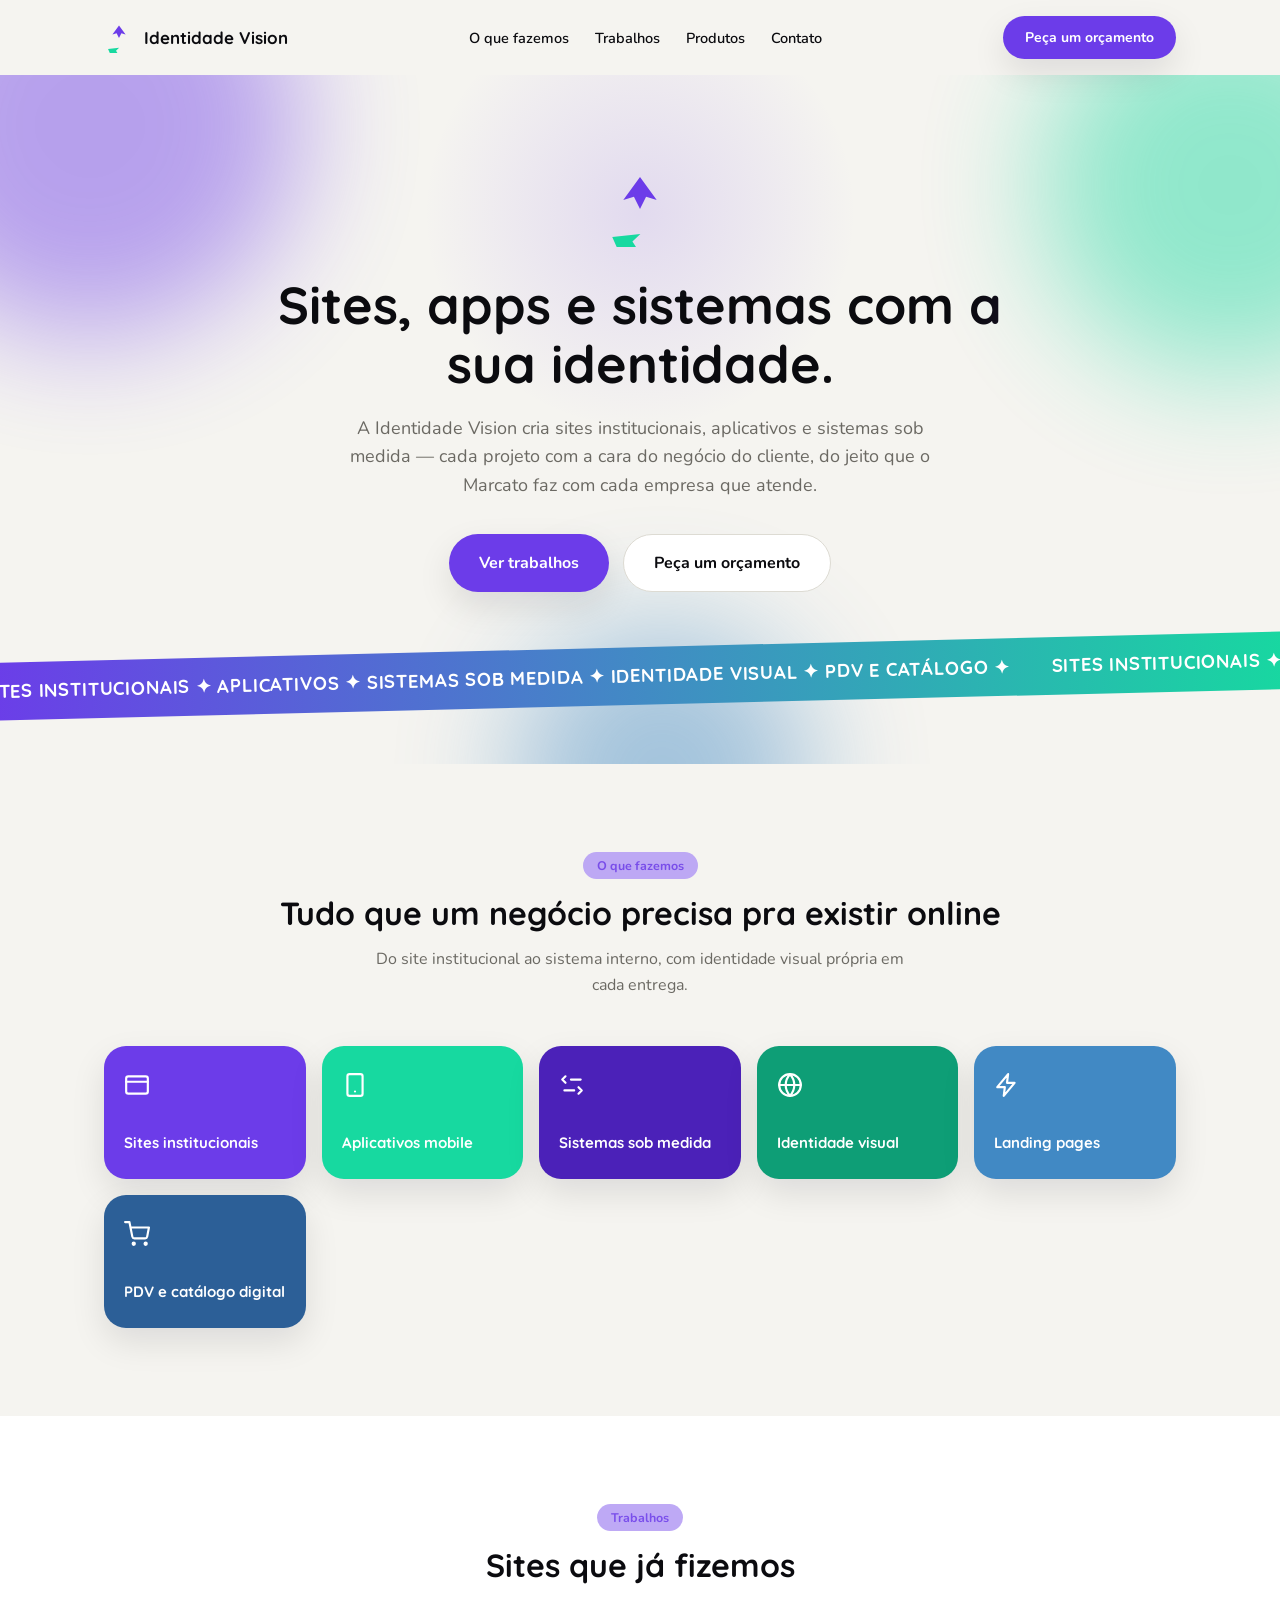
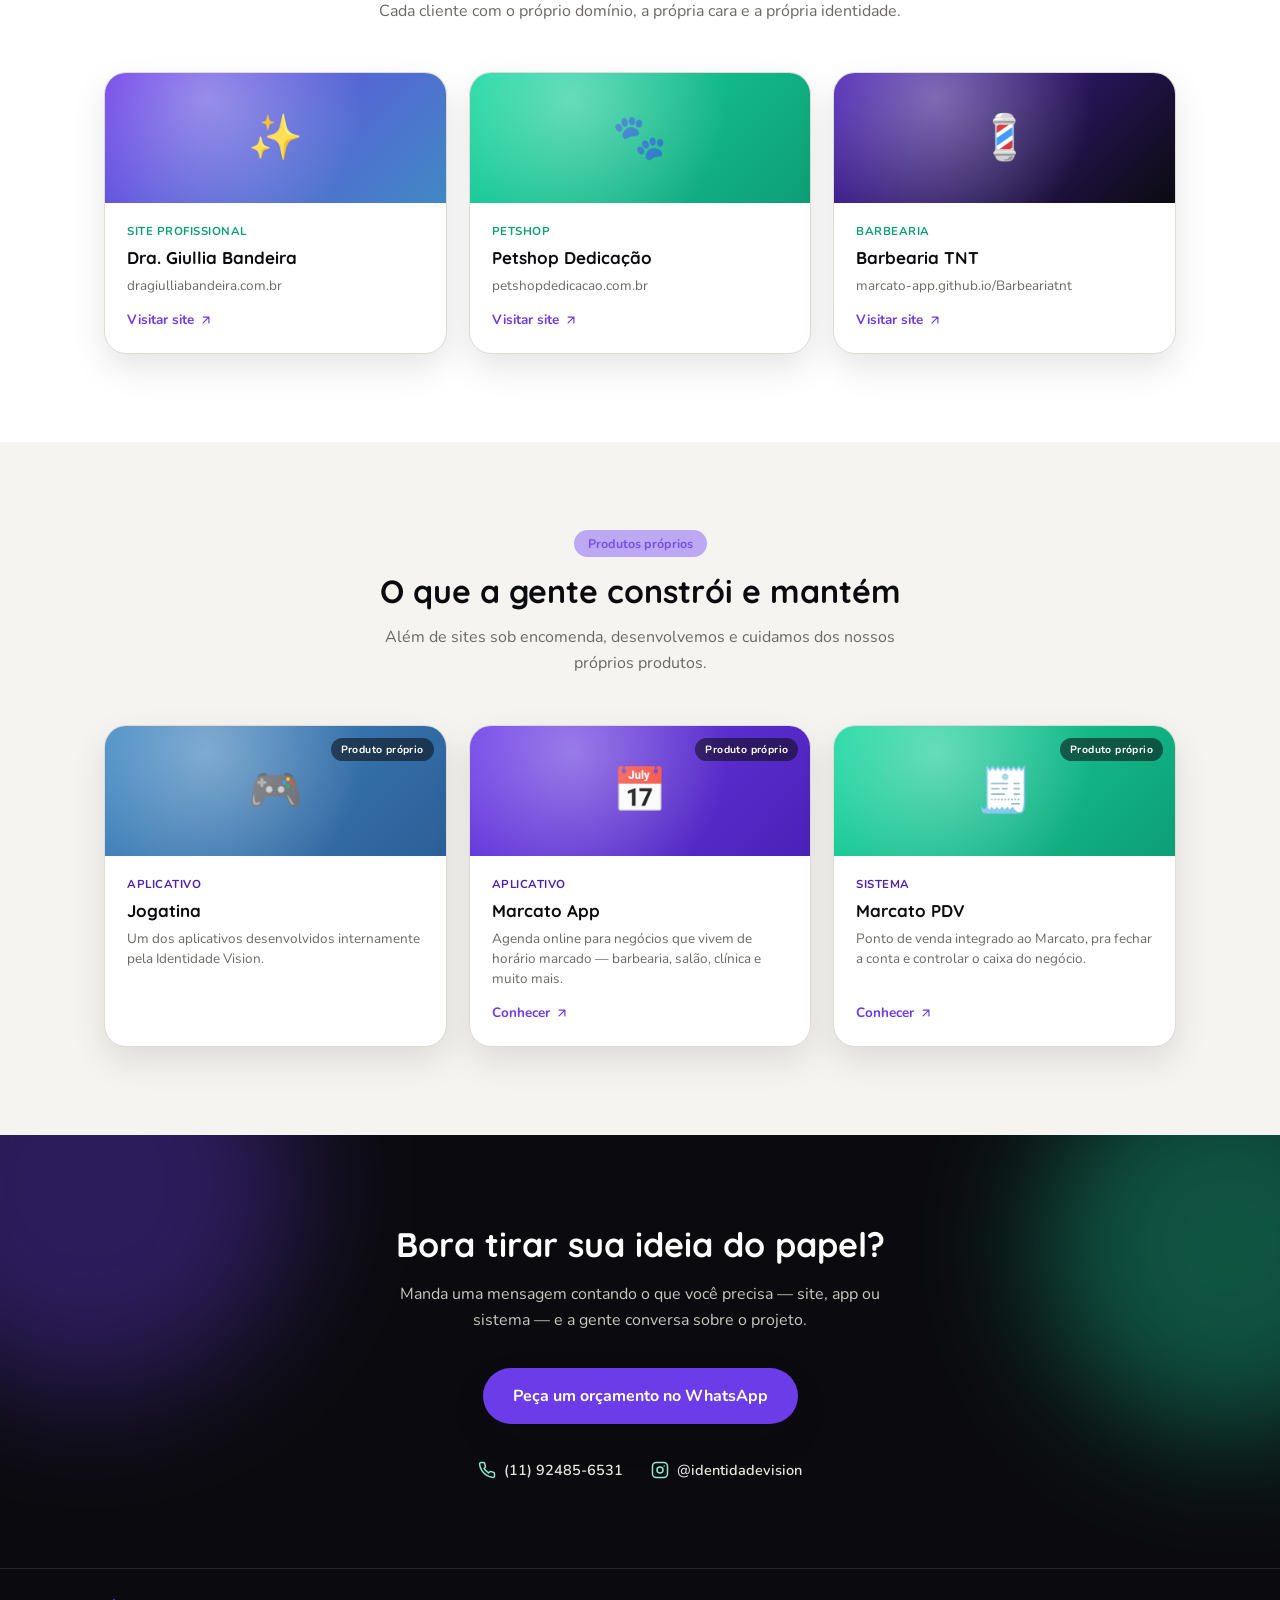
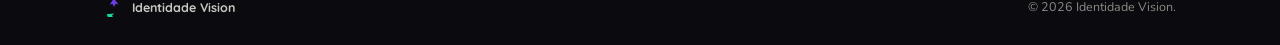
==== index.html @ 6466795b "Add files via upload" ====
<!DOCTYPE html>
<html lang="pt-BR">
<head>
<meta charset="UTF-8">
<meta name="viewport" content="width=device-width, initial-scale=1.0">
<title>Identidade Vision — sites, apps e sistemas sob medida</title>
<meta name="description" content="Estúdio Identidade Vision: sites institucionais, aplicativos e sistemas sob medida, com identidade visual própria. Veja os trabalhos e peça um orçamento.">
<link rel="preconnect" href="https://fonts.googleapis.com">
<link rel="preconnect" href="https://fonts.gstatic.com" crossorigin>
<link href="https://fonts.googleapis.com/css2?family=Quicksand:wght@500;600;700&family=Nunito:wght@400;600;700;800&display=swap" rel="stylesheet">
<style>
  :root{
    --violeta:#6C3CE9;
    --violeta-escuro:#4B21B8;
    --violeta-claro:#B7A0F5;
    --verde:#17D9A0;
    --verde-escuro:#0E9E76;
    --verde-claro:#8FEBCE;
    --teal:#4189C4;
    --teal-escuro:#2C5F97;
    --creme:#F5F4F0;
    --tinta:#0B0B0F;
    --borda:#DDDBD3;
    --cinza:#6B6963;
    --raio-lg:22px;
    --raio-md:14px;
    --sombra:0 14px 34px rgba(11,11,15,0.10);
  }
  *{box-sizing:border-box;}
  html{scroll-behavior:smooth;}
  body{
    margin:0;
    font-family:'Nunito', sans-serif;
    background:var(--creme);
    color:var(--tinta);
    -webkit-font-smoothing:antialiased;
    overflow-x:hidden;
  }
  h1,h2,h3{font-family:'Quicksand', sans-serif; font-weight:700; margin:0;}
  p{margin:0;}
  a{text-decoration:none;color:inherit;}
  img,svg{display:block;max-width:100%;}
  .wrap{max-width:1120px;margin:0 auto;padding:0 24px;}
  ::selection{background:var(--violeta);color:#fff;}

  /* ---------- reveal on scroll ---------- */
  .reveal{opacity:0; transform:translateY(28px); transition:opacity .7s cubic-bezier(.16,.8,.3,1), transform .7s cubic-bezier(.16,.8,.3,1);}
  .reveal.in-view{opacity:1; transform:translateY(0);}

  /* ---------- nav ---------- */
  .nav{position:sticky;top:0;z-index:100;padding:16px 0;transition:background .3s ease, box-shadow .3s ease, backdrop-filter .3s ease;}
  .nav.solido{background:rgba(245,244,240,0.88);backdrop-filter:blur(10px);box-shadow:0 2px 18px rgba(11,11,15,.06);}
  .nav-inner{max-width:1120px;margin:0 auto;padding:0 24px;display:flex;align-items:center;gap:20px;}
  .marca{display:flex;align-items:center;gap:10px;flex-shrink:0;}
  .marca span{font-family:'Quicksand',sans-serif;font-weight:700;font-size:17px;}
  .nav-links{display:flex;gap:26px;margin:0 auto;font-weight:600;font-size:14.5px;}
  .nav-links a{position:relative;padding:4px 0;}
  .nav-links a::after{content:"";position:absolute;left:0;bottom:-2px;width:0;height:2px;background:var(--violeta);transition:width .25s ease;}
  .nav-links a:hover::after{width:100%;}
  .nav-cta{flex-shrink:0;}

  /* ---------- iris logo ---------- */
  .iris{animation:spin-slow 40s linear infinite;}
  .iris path{transform-box:fill-box;transform-origin:center;animation:respira 2.4s ease-in-out infinite;}
  .iris path:nth-child(1){animation-delay:0s;}
  .iris path:nth-child(2){animation-delay:.2s;}
  .iris path:nth-child(3){animation-delay:.4s;}
  .iris path:nth-child(4){animation-delay:.6s;}
  .iris path:nth-child(5){animation-delay:.8s;}
  .iris path:nth-child(6){animation-delay:1s;}
  @keyframes spin-slow{from{transform:rotate(0deg);}to{transform:rotate(360deg);}}
  @keyframes respira{0%,100%{opacity:.55;transform:scale(.88);}50%{opacity:1;transform:scale(1);}}

  .btn-primario{
    display:inline-flex;align-items:center;gap:8px;
    background:var(--violeta);color:#fff;font-weight:700;font-size:14px;
    padding:12px 22px;border-radius:999px;box-shadow:var(--sombra);
    transition:transform .2s ease, background .2s ease, box-shadow .2s ease;
    white-space:nowrap;
  }
  .btn-primario:hover{background:var(--violeta-escuro);transform:translateY(-2px) scale(1.02);}
  .btn-primario.grande{padding:17px 30px;font-size:16px;}
  .btn-secundario{
    display:inline-flex;align-items:center;gap:8px;
    background:#fff;color:var(--tinta);font-weight:700;font-size:14px;
    padding:12px 22px;border-radius:999px;border:1.5px solid var(--borda);
    transition:border-color .2s ease, color .2s ease, transform .2s ease;
  }
  .btn-secundario:hover{border-color:var(--violeta);color:var(--violeta);transform:translateY(-2px);}
  .btn-secundario.grande{padding:17px 30px;font-size:16px;}

  /* ---------- hero ---------- */
  .hero{position:relative;padding:96px 0 60px;text-align:center;overflow:hidden;isolation:isolate;}
  .blob{position:absolute;border-radius:50%;filter:blur(60px);opacity:.45;z-index:-2;animation:flutuar 12s ease-in-out infinite;}
  .blob1{width:420px;height:420px;background:var(--violeta);top:-160px;left:-120px;}
  .blob2{width:380px;height:380px;background:var(--verde);top:-80px;right:-140px;animation-delay:-4s;}
  .blob3{width:300px;height:300px;background:var(--teal);bottom:-160px;left:40%;animation-delay:-8s;}
  @keyframes flutuar{0%,100%{transform:translate(0,0) scale(1);}50%{transform:translate(30px,-24px) scale(1.1);}}
  .holofote{position:absolute;inset:0;z-index:-1;pointer-events:none;
    background:radial-gradient(360px circle at var(--mx,50%) var(--my,20%), rgba(108,60,233,.14), transparent 60%);
  }
  .hero-iris{margin:0 auto 28px;width:76px;height:76px;}
  .hero h1{
    font-size:52px;line-height:1.14;max-width:820px;margin:0 auto 20px;
    background:linear-gradient(100deg,var(--tinta) 30%,var(--violeta) 55%,var(--verde) 75%,var(--tinta) 100%);
    background-size:300% auto;
    -webkit-background-clip:text;background-clip:text;color:transparent;
    animation:brilho 7s linear infinite;
  }
  @keyframes brilho{to{background-position:300% center;}}
  .hero p.sub{font-size:18px;line-height:1.6;color:var(--cinza);max-width:600px;margin:0 auto 34px;}
  .hero-cta{display:flex;gap:14px;justify-content:center;flex-wrap:wrap;}

  /* ---------- marquee ---------- */
  .faixa{
    background:linear-gradient(90deg,var(--violeta),var(--verde));
    padding:16px 0;overflow:hidden;white-space:nowrap;transform:rotate(-1.4deg) scale(1.03);margin:56px 0 0;
  }
  .faixa-track{display:inline-flex;gap:40px;animation:marquee 26s linear infinite;}
  .faixa span{color:#fff;font-family:'Quicksand',sans-serif;font-weight:700;font-size:18px;letter-spacing:.5px;display:inline-flex;align-items:center;gap:40px;}
  @keyframes marquee{from{transform:translateX(0);}to{transform:translateX(-50%);}}

  /* ---------- seções ---------- */
  .secao{padding:88px 0;}
  .secao-titulo{font-size:32px;text-align:center;margin-bottom:14px;}
  .secao-sub{font-size:16px;color:var(--cinza);text-align:center;max-width:560px;margin:0 auto 48px;line-height:1.6;}
  .tag{
    display:inline-block;font-size:12.5px;font-weight:700;color:var(--violeta);
    background:var(--violeta-claro);opacity:.9;padding:5px 14px;border-radius:999px;margin-bottom:14px;
  }
  .centro{text-align:center;}

  /* grade de capacidades (bento) */
  .grade{display:grid;grid-template-columns:repeat(auto-fit,minmax(190px,1fr));gap:16px;}
  .tile{
    border-radius:var(--raio-lg);padding:26px 20px;display:flex;flex-direction:column;gap:36px;
    min-height:130px;box-shadow:var(--sombra);color:#fff;
    transition:transform .25s cubic-bezier(.16,.8,.3,1), box-shadow .25s ease;
  }
  .tile:hover{transform:translateY(-6px) scale(1.02);box-shadow:0 20px 40px rgba(11,11,15,.16);}
  .tile svg{width:26px;height:26px;stroke:#fff;}
  .tile span{font-family:'Quicksand',sans-serif;font-weight:700;font-size:15px;line-height:1.25;}

  /* cards de trabalhos/produtos */
  .cartoes{display:grid;grid-template-columns:repeat(auto-fit,minmax(260px,1fr));gap:22px;}
  .cartao{
    background:#fff;border:1px solid var(--borda);border-radius:var(--raio-lg);overflow:hidden;
    box-shadow:var(--sombra);transition:transform .3s cubic-bezier(.16,.8,.3,1), box-shadow .3s ease;
    display:flex;flex-direction:column;
  }
  .cartao:hover{transform:translateY(-8px);box-shadow:0 24px 48px rgba(11,11,15,.14);}
  .cartao-capa{
    height:130px;display:flex;align-items:center;justify-content:center;font-size:44px;
    position:relative;overflow:hidden;
  }
  .cartao-capa::after{
    content:"";position:absolute;inset:0;
    background:radial-gradient(circle at 30% 20%, rgba(255,255,255,.35), transparent 60%);
  }
  .cartao-corpo{padding:20px 22px 24px;display:flex;flex-direction:column;gap:8px;flex:1;}
  .cartao-tag{font-size:11.5px;font-weight:700;text-transform:uppercase;letter-spacing:.5px;color:var(--verde-escuro);}
  .cartao-titulo{font-family:'Quicksand',sans-serif;font-weight:700;font-size:17px;}
  .cartao-desc{font-size:13.5px;color:var(--cinza);line-height:1.5;flex:1;}
  .cartao-link{font-size:13.5px;font-weight:700;color:var(--violeta);display:inline-flex;align-items:center;gap:5px;margin-top:6px;}
  .cartao-link svg{width:14px;height:14px;stroke:var(--violeta);transition:transform .2s ease;}
  .cartao:hover .cartao-link svg{transform:translate(3px,-3px);}
  .cartao.produto .cartao-tag{color:var(--violeta-escuro);}
  .selo-proprio{
    position:absolute;top:12px;right:12px;background:rgba(11,11,15,.55);color:#fff;
    font-size:10.5px;font-weight:700;padding:4px 10px;border-radius:999px;letter-spacing:.4px;
  }

  /* faixa escura contato */
  .contato{
    position:relative;background:var(--tinta);color:#fff;text-align:center;overflow:hidden;isolation:isolate;
  }
  .contato .blob{opacity:.35;}
  .contato h2{color:#fff;font-size:34px;margin-bottom:16px;}
  .contato p{color:#C9C7C1;font-size:16px;max-width:520px;margin:0 auto 34px;line-height:1.6;}
  .contato-cta{display:flex;gap:14px;justify-content:center;flex-wrap:wrap;margin-bottom:36px;}
  .contato-info{display:flex;gap:28px;justify-content:center;flex-wrap:wrap;font-size:14.5px;font-weight:600;color:#E7E6E2;}
  .contato-info a{display:inline-flex;align-items:center;gap:8px;transition:color .2s ease;}
  .contato-info a:hover{color:var(--verde-claro);}
  .contato-info svg{width:18px;height:18px;stroke:var(--verde-claro);}

  /* rodapé */
  footer{background:var(--tinta);color:#8b8a86;padding:28px 0;border-top:1px solid #24242b;}
  .rodape-inner{display:flex;justify-content:space-between;align-items:center;flex-wrap:wrap;gap:14px;font-size:12.5px;}
  .rodape-marca{display:flex;align-items:center;gap:8px;color:#C9C7C1;font-weight:700;font-family:'Quicksand',sans-serif;}

  /* botão flutuante de orçamento */
  .flutuante{
    position:fixed;right:22px;bottom:22px;z-index:200;
    display:inline-flex;align-items:center;gap:9px;
    background:var(--verde-escuro);color:#fff;font-weight:700;font-size:14px;
    padding:14px 20px;border-radius:999px;box-shadow:0 12px 30px rgba(14,158,118,.35);
    animation:pulso 2.6s ease-in-out infinite;
    opacity:0;transform:translateY(16px);pointer-events:none;
    transition:opacity .35s ease, transform .35s ease;
  }
  .flutuante.mostrar{opacity:1;transform:translateY(0);pointer-events:auto;}
  .flutuante svg{width:19px;height:19px;stroke:#fff;}
  @keyframes pulso{0%,100%{box-shadow:0 0 0 0 rgba(23,217,160,.45);}50%{box-shadow:0 0 0 12px rgba(23,217,160,0);}}

  @media (max-width:820px){
    .nav-links{display:none;}
    .hero h1{font-size:36px;}
    .hero p.sub{font-size:16px;}
    .faixa{transform:rotate(-2deg) scale(1.08);}
  }
</style>
</head>
<body>

<nav class="nav" id="nav">
  <div class="nav-inner">
    <a href="#topo" class="marca">
      <svg class="iris" width="30" height="30" viewBox="0 0 100 100">
        <path d="M50,8 L72,38 L58,34 L50,50 L42,34 L28,38 Z" fill="var(--violeta)" transform="rotate(0 50 50)"/>
        <path d="M50,8 L72,38 L58,34 L50,50 L42,34 L28,38 Z" fill="var(--verde)" transform="rotate(60 50 50)"/>
        <path d="M50,8 L72,38 L58,34 L50,50 L42,34 L28,38 Z" fill="var(--violeta)" transform="rotate(120 50 50)"/>
        <path d="M50,8 L72,38 L58,34 L50,50 L42,34 L28,38 Z" fill="var(--verde)" transform="rotate(180 50 50)"/>
        <path d="M50,8 L72,38 L58,34 L50,50 L42,34 L28,38 Z" fill="var(--violeta)" transform="rotate(240 50 50)"/>
        <path d="M50,8 L72,38 L58,34 L50,50 L42,34 L28,38 Z" fill="var(--verde)" transform="rotate(300 50 50)"/>
      </svg>
      <span>Identidade Vision</span>
    </a>
    <div class="nav-links">
      <a href="#capacidades">O que fazemos</a>
      <a href="#trabalhos">Trabalhos</a>
      <a href="#produtos">Produtos</a>
      <a href="#contato">Contato</a>
    </div>
    <div class="nav-cta">
      <a href="https://wa.me/5511924856531?text=Ol%C3%A1!%20Vim%20pelo%20site%20e%20quero%20um%20or%C3%A7amento." target="_blank" rel="noopener noreferrer" class="btn-primario">Peça um orçamento</a>
    </div>
  </div>
</nav>

<header class="hero" id="topo">
  <div class="blob blob1"></div>
  <div class="blob blob2"></div>
  <div class="blob blob3"></div>
  <div class="holofote" id="holofote"></div>
  <div class="wrap">
    <svg class="hero-iris iris" viewBox="0 0 100 100">
      <path d="M50,8 L72,38 L58,34 L50,50 L42,34 L28,38 Z" fill="var(--violeta)" transform="rotate(0 50 50)"/>
      <path d="M50,8 L72,38 L58,34 L50,50 L42,34 L28,38 Z" fill="var(--verde)" transform="rotate(60 50 50)"/>
      <path d="M50,8 L72,38 L58,34 L50,50 L42,34 L28,38 Z" fill="var(--violeta)" transform="rotate(120 50 50)"/>
      <path d="M50,8 L72,38 L58,34 L50,50 L42,34 L28,38 Z" fill="var(--verde)" transform="rotate(180 50 50)"/>
      <path d="M50,8 L72,38 L58,34 L50,50 L42,34 L28,38 Z" fill="var(--violeta)" transform="rotate(240 50 50)"/>
      <path d="M50,8 L72,38 L58,34 L50,50 L42,34 L28,38 Z" fill="var(--verde)" transform="rotate(300 50 50)"/>
    </svg>
    <h1>Sites, apps e sistemas com a sua identidade.</h1>
    <p class="sub">A Identidade Vision cria sites institucionais, aplicativos e sistemas sob medida — cada projeto com a cara do negócio do cliente, do jeito que o Marcato faz com cada empresa que atende.</p>
    <div class="hero-cta">
      <a href="#trabalhos" class="btn-primario grande">Ver trabalhos</a>
      <a href="https://wa.me/5511924856531?text=Ol%C3%A1!%20Vim%20pelo%20site%20e%20quero%20um%20or%C3%A7amento." target="_blank" rel="noopener noreferrer" class="btn-secundario grande">Peça um orçamento</a>
    </div>
  </div>

  <div class="faixa">
    <div class="faixa-track">
      <span>SITES INSTITUCIONAIS ✦ APLICATIVOS ✦ SISTEMAS SOB MEDIDA ✦ IDENTIDADE VISUAL ✦ PDV E CATÁLOGO ✦</span>
      <span>SITES INSTITUCIONAIS ✦ APLICATIVOS ✦ SISTEMAS SOB MEDIDA ✦ IDENTIDADE VISUAL ✦ PDV E CATÁLOGO ✦</span>
    </div>
  </div>
</header>

<section id="capacidades" class="secao">
  <div class="wrap centro">
    <span class="tag">O que fazemos</span>
    <h2 class="secao-titulo">Tudo que um negócio precisa pra existir online</h2>
    <p class="secao-sub">Do site institucional ao sistema interno, com identidade visual própria em cada entrega.</p>
  </div>
  <div class="wrap grade">
    <div class="tile reveal" style="background:var(--violeta)">
      <svg viewBox="0 0 24 24" fill="none" stroke-width="2" stroke-linecap="round" stroke-linejoin="round"><rect x="2" y="4" width="20" height="16" rx="2"/><path d="M2 9h20"/></svg>
      <span>Sites institucionais</span>
    </div>
    <div class="tile reveal" style="background:var(--verde)">
      <svg viewBox="0 0 24 24" fill="none" stroke-width="2" stroke-linecap="round" stroke-linejoin="round"><rect x="5" y="2" width="14" height="20" rx="2"/><path d="M12 18h.01"/></svg>
      <span>Aplicativos mobile</span>
    </div>
    <div class="tile reveal" style="background:var(--violeta-escuro)">
      <svg viewBox="0 0 24 24" fill="none" stroke-width="2" stroke-linecap="round" stroke-linejoin="round"><path d="M20 7h-9M14 17H5M6 4l-3 3 3 3M18 14l3 3-3 3"/></svg>
      <span>Sistemas sob medida</span>
    </div>
    <div class="tile reveal" style="background:var(--verde-escuro)">
      <svg viewBox="0 0 24 24" fill="none" stroke-width="2" stroke-linecap="round" stroke-linejoin="round"><circle cx="12" cy="12" r="10"/><path d="M12 2a15.3 15.3 0 0 0-4 10 15.3 15.3 0 0 0 4 10 15.3 15.3 0 0 0 4-10 15.3 15.3 0 0 0-4-10zM2 12h20"/></svg>
      <span>Identidade visual</span>
    </div>
    <div class="tile reveal" style="background:var(--teal)">
      <svg viewBox="0 0 24 24" fill="none" stroke-width="2" stroke-linecap="round" stroke-linejoin="round"><path d="M13 2 3 14h7l-1 8 10-12h-7l1-8z"/></svg>
      <span>Landing pages</span>
    </div>
    <div class="tile reveal" style="background:var(--teal-escuro)">
      <svg viewBox="0 0 24 24" fill="none" stroke-width="2" stroke-linecap="round" stroke-linejoin="round"><circle cx="9" cy="21" r="1"/><circle cx="20" cy="21" r="1"/><path d="M1 1h4l2.68 13.39a2 2 0 0 0 2 1.61h9.72a2 2 0 0 0 2-1.61L23 6H6"/></svg>
      <span>PDV e catálogo digital</span>
    </div>
  </div>
</section>

<section id="trabalhos" class="secao" style="background:#fff;">
  <div class="wrap centro">
    <span class="tag">Trabalhos</span>
    <h2 class="secao-titulo">Sites que já fizemos</h2>
    <p class="secao-sub">Cada cliente com o próprio domínio, a própria cara e a própria identidade.</p>
  </div>
  <div class="wrap cartoes">
    <a class="cartao reveal" href="https://www.dragiulliabandeira.com.br" target="_blank" rel="noopener noreferrer">
      <div class="cartao-capa" style="background:linear-gradient(135deg,var(--violeta),var(--teal))">✨</div>
      <div class="cartao-corpo">
        <span class="cartao-tag">Site profissional</span>
        <h3 class="cartao-titulo">Dra. Giullia Bandeira</h3>
        <p class="cartao-desc">dragiulliabandeira.com.br</p>
        <span class="cartao-link">Visitar site
          <svg viewBox="0 0 24 24" fill="none" stroke-width="2" stroke-linecap="round" stroke-linejoin="round"><path d="M7 17 17 7M7 7h10v10"/></svg>
        </span>
      </div>
    </a>
    <a class="cartao reveal" href="https://www.petshopdedicacao.com.br" target="_blank" rel="noopener noreferrer">
      <div class="cartao-capa" style="background:linear-gradient(135deg,var(--verde),var(--verde-escuro))">🐾</div>
      <div class="cartao-corpo">
        <span class="cartao-tag">Petshop</span>
        <h3 class="cartao-titulo">Petshop Dedicação</h3>
        <p class="cartao-desc">petshopdedicacao.com.br</p>
        <span class="cartao-link">Visitar site
          <svg viewBox="0 0 24 24" fill="none" stroke-width="2" stroke-linecap="round" stroke-linejoin="round"><path d="M7 17 17 7M7 7h10v10"/></svg>
        </span>
      </div>
    </a>
    <a class="cartao reveal" href="https://marcato-app.github.io/Barbeariatnt/barbearia-tnt.html" target="_blank" rel="noopener noreferrer">
      <div class="cartao-capa" style="background:linear-gradient(135deg,var(--violeta-escuro),var(--tinta))">💈</div>
      <div class="cartao-corpo">
        <span class="cartao-tag">Barbearia</span>
        <h3 class="cartao-titulo">Barbearia TNT</h3>
        <p class="cartao-desc">marcato-app.github.io/Barbeariatnt</p>
        <span class="cartao-link">Visitar site
          <svg viewBox="0 0 24 24" fill="none" stroke-width="2" stroke-linecap="round" stroke-linejoin="round"><path d="M7 17 17 7M7 7h10v10"/></svg>
        </span>
      </div>
    </a>
  </div>
</section>

<section id="produtos" class="secao">
  <div class="wrap centro">
    <span class="tag">Produtos próprios</span>
    <h2 class="secao-titulo">O que a gente constrói e mantém</h2>
    <p class="secao-sub">Além de sites sob encomenda, desenvolvemos e cuidamos dos nossos próprios produtos.</p>
  </div>
  <div class="wrap cartoes">
    <div class="cartao produto reveal" style="position:relative;">
      <div class="cartao-capa" style="background:linear-gradient(135deg,var(--teal),var(--teal-escuro))">🎮</div>
      <span class="selo-proprio">Produto próprio</span>
      <div class="cartao-corpo">
        <span class="cartao-tag">Aplicativo</span>
        <h3 class="cartao-titulo">Jogatina</h3>
        <p class="cartao-desc">Um dos aplicativos desenvolvidos internamente pela Identidade Vision.</p>
      </div>
    </div>
    <a class="cartao produto reveal" href="/" style="position:relative;">
      <div class="cartao-capa" style="background:linear-gradient(135deg,var(--violeta),var(--violeta-escuro))">📅</div>
      <span class="selo-proprio">Produto próprio</span>
      <div class="cartao-corpo">
        <span class="cartao-tag">Aplicativo</span>
        <h3 class="cartao-titulo">Marcato App</h3>
        <p class="cartao-desc">Agenda online para negócios que vivem de horário marcado — barbearia, salão, clínica e muito mais.</p>
        <span class="cartao-link">Conhecer
          <svg viewBox="0 0 24 24" fill="none" stroke-width="2" stroke-linecap="round" stroke-linejoin="round"><path d="M7 17 17 7M7 7h10v10"/></svg>
        </span>
      </div>
    </a>
    <a class="cartao produto reveal" href="/" style="position:relative;">
      <div class="cartao-capa" style="background:linear-gradient(135deg,var(--verde),var(--verde-escuro))">🧾</div>
      <span class="selo-proprio">Produto próprio</span>
      <div class="cartao-corpo">
        <span class="cartao-tag">Sistema</span>
        <h3 class="cartao-titulo">Marcato PDV</h3>
        <p class="cartao-desc">Ponto de venda integrado ao Marcato, pra fechar a conta e controlar o caixa do negócio.</p>
        <span class="cartao-link">Conhecer
          <svg viewBox="0 0 24 24" fill="none" stroke-width="2" stroke-linecap="round" stroke-linejoin="round"><path d="M7 17 17 7M7 7h10v10"/></svg>
        </span>
      </div>
    </a>
  </div>
</section>

<section id="contato" class="secao contato">
  <div class="blob blob1"></div>
  <div class="blob blob2"></div>
  <div class="wrap">
    <h2 class="reveal">Bora tirar sua ideia do papel?</h2>
    <p class="reveal">Manda uma mensagem contando o que você precisa — site, app ou sistema — e a gente conversa sobre o projeto.</p>
    <div class="contato-cta reveal">
      <a href="https://wa.me/5511924856531?text=Ol%C3%A1!%20Vim%20pelo%20site%20e%20quero%20um%20or%C3%A7amento." target="_blank" rel="noopener noreferrer" class="btn-primario grande">Peça um orçamento no WhatsApp</a>
    </div>
    <div class="contato-info reveal">
      <a href="tel:+5511924856531">
        <svg viewBox="0 0 24 24" fill="none" stroke-width="2" stroke-linecap="round" stroke-linejoin="round"><path d="M22 16.92v3a2 2 0 0 1-2.18 2 19.79 19.79 0 0 1-8.63-3.07 19.5 19.5 0 0 1-6-6 19.79 19.79 0 0 1-3.07-8.67A2 2 0 0 1 4.11 2h3a2 2 0 0 1 2 1.72c.13.96.36 1.9.68 2.81a2 2 0 0 1-.45 2.11L8.09 9.91a16 16 0 0 0 6 6l1.27-1.27a2 2 0 0 1 2.11-.45c.91.32 1.85.55 2.81.68A2 2 0 0 1 22 16.92z"/></svg>
        (11) 92485-6531
      </a>
      <a href="https://www.instagram.com/identidadevision" target="_blank" rel="noopener noreferrer">
        <svg viewBox="0 0 24 24" fill="none" stroke-width="2" stroke-linecap="round" stroke-linejoin="round"><rect x="2" y="2" width="20" height="20" rx="5"/><circle cx="12" cy="12" r="4"/><path d="M17.5 6.5h.01"/></svg>
        @identidadevision
      </a>
    </div>
  </div>
</section>

<footer>
  <div class="wrap rodape-inner">
    <div class="rodape-marca">
      <svg class="iris" width="20" height="20" viewBox="0 0 100 100">
        <path d="M50,8 L72,38 L58,34 L50,50 L42,34 L28,38 Z" fill="var(--violeta)" transform="rotate(0 50 50)"/>
        <path d="M50,8 L72,38 L58,34 L50,50 L42,34 L28,38 Z" fill="var(--verde)" transform="rotate(60 50 50)"/>
        <path d="M50,8 L72,38 L58,34 L50,50 L42,34 L28,38 Z" fill="var(--violeta)" transform="rotate(120 50 50)"/>
        <path d="M50,8 L72,38 L58,34 L50,50 L42,34 L28,38 Z" fill="var(--verde)" transform="rotate(180 50 50)"/>
        <path d="M50,8 L72,38 L58,34 L50,50 L42,34 L28,38 Z" fill="var(--violeta)" transform="rotate(240 50 50)"/>
        <path d="M50,8 L72,38 L58,34 L50,50 L42,34 L28,38 Z" fill="var(--verde)" transform="rotate(300 50 50)"/>
      </svg>
      Identidade Vision
    </div>
    <span id="ano"></span>
  </div>
</footer>

<a class="flutuante" id="flutuante" href="https://wa.me/5511924856531?text=Ol%C3%A1!%20Vim%20pelo%20site%20e%20quero%20um%20or%C3%A7amento." target="_blank" rel="noopener noreferrer">
  <svg viewBox="0 0 24 24" fill="none" stroke-width="2" stroke-linecap="round" stroke-linejoin="round"><path d="M21 11.5a8.38 8.38 0 0 1-.9 3.8 8.5 8.5 0 0 1-7.6 4.7 8.38 8.38 0 0 1-3.8-.9L3 21l1.9-5.7a8.38 8.38 0 0 1-.9-3.8 8.5 8.5 0 0 1 4.7-7.6 8.38 8.38 0 0 1 3.8-.9h.5a8.48 8.48 0 0 1 8 8v.5z"/></svg>
  Orçamento
</a>

<script>
  document.getElementById('ano').textContent = '© ' + new Date().getFullYear() + ' Identidade Vision.';

  // nav sólida ao rolar
  const nav = document.getElementById('nav');
  const flutuante = document.getElementById('flutuante');
  window.addEventListener('scroll', () => {
    const y = window.scrollY;
    nav.classList.toggle('solido', y > 8);
    flutuante.classList.toggle('mostrar', y > window.innerHeight * 0.6);
  }, { passive: true });

  // holofote que segue o mouse no hero
  const hero = document.getElementById('topo');
  const holofote = document.getElementById('holofote');
  hero.addEventListener('mousemove', (e) => {
    const r = hero.getBoundingClientRect();
    holofote.style.setProperty('--mx', ((e.clientX - r.left) / r.width * 100) + '%');
    holofote.style.setProperty('--my', ((e.clientY - r.top) / r.height * 100) + '%');
  });

  // revela elementos ao entrar na tela, com atraso escalonado
  const alvos = document.querySelectorAll('.reveal');
  const obs = new IntersectionObserver((entradas) => {
    entradas.forEach((entrada, i) => {
      if (entrada.isIntersecting) {
        entrada.target.style.transitionDelay = (i % 6) * 70 + 'ms';
        entrada.target.classList.add('in-view');
        obs.unobserve(entrada.target);
      }
    });
  }, { threshold: 0.15 });
  alvos.forEach((el) => obs.observe(el));
</script>
</body>
</html>
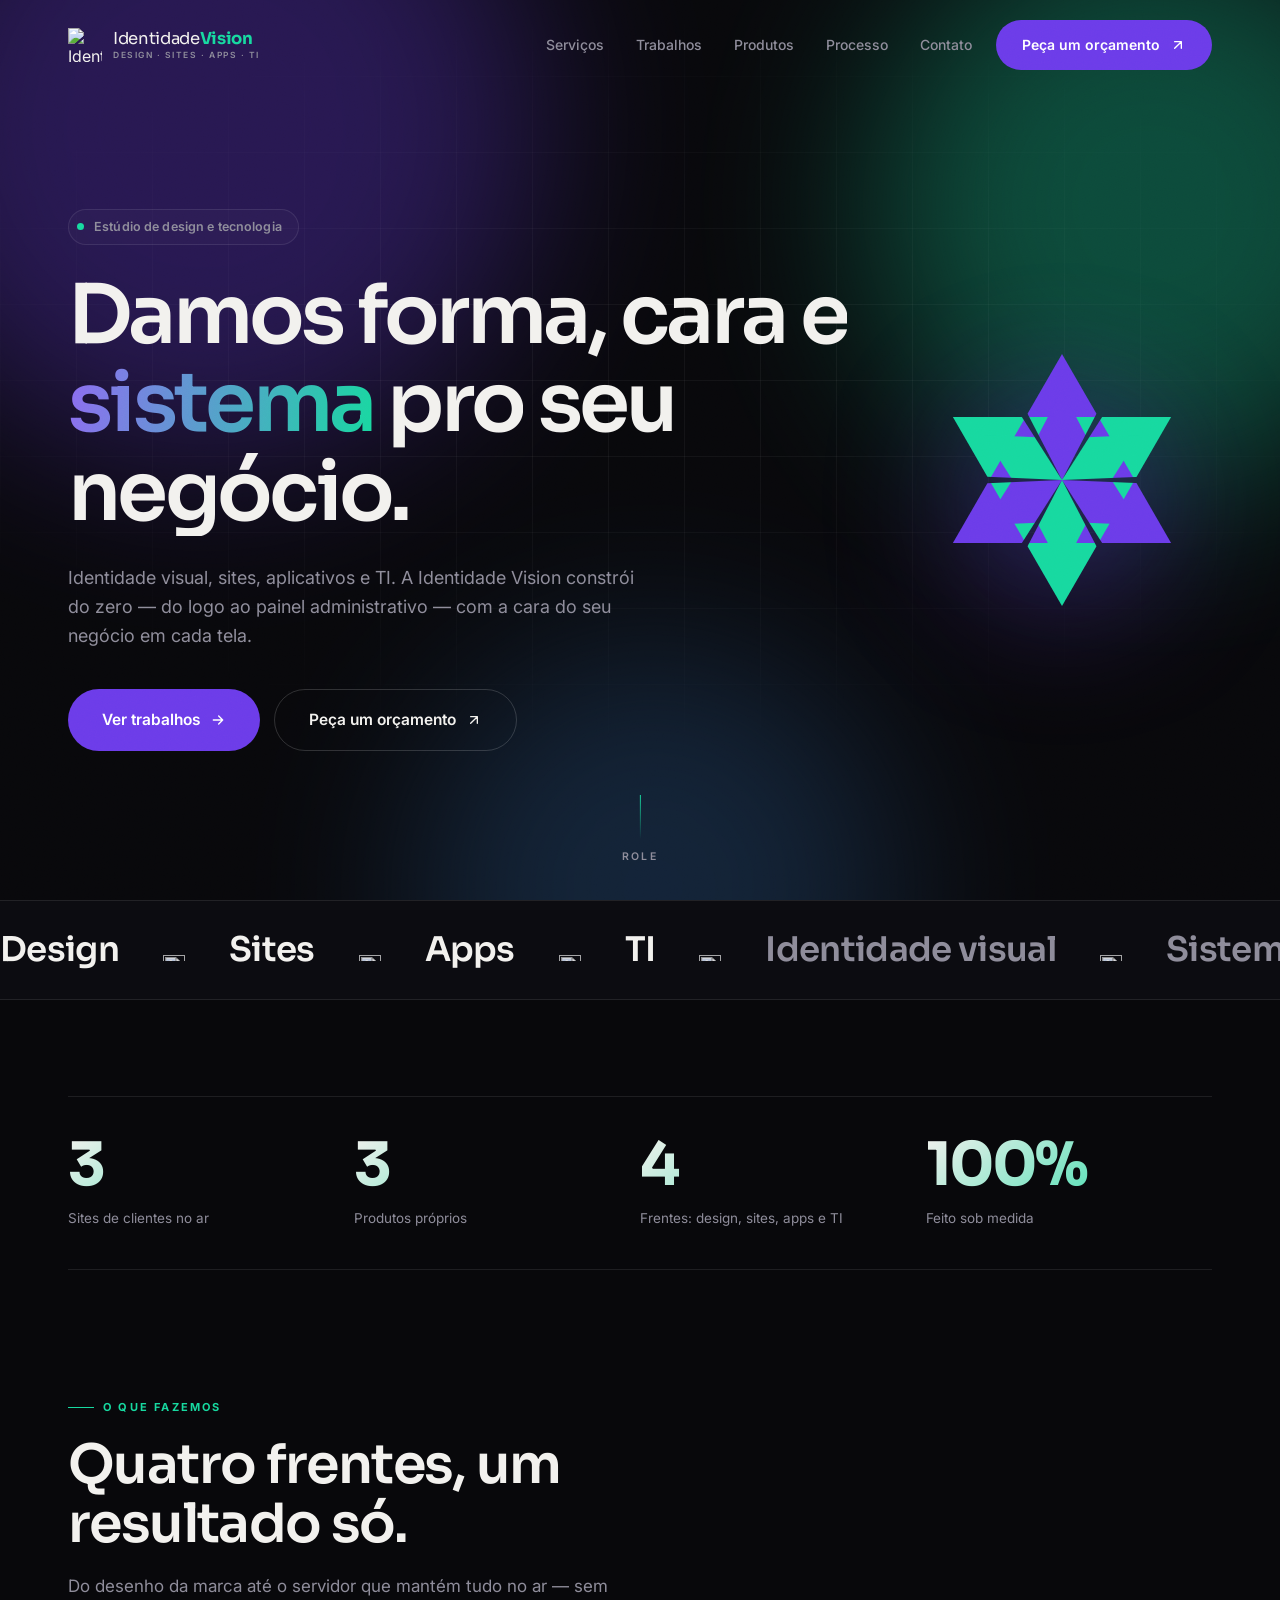
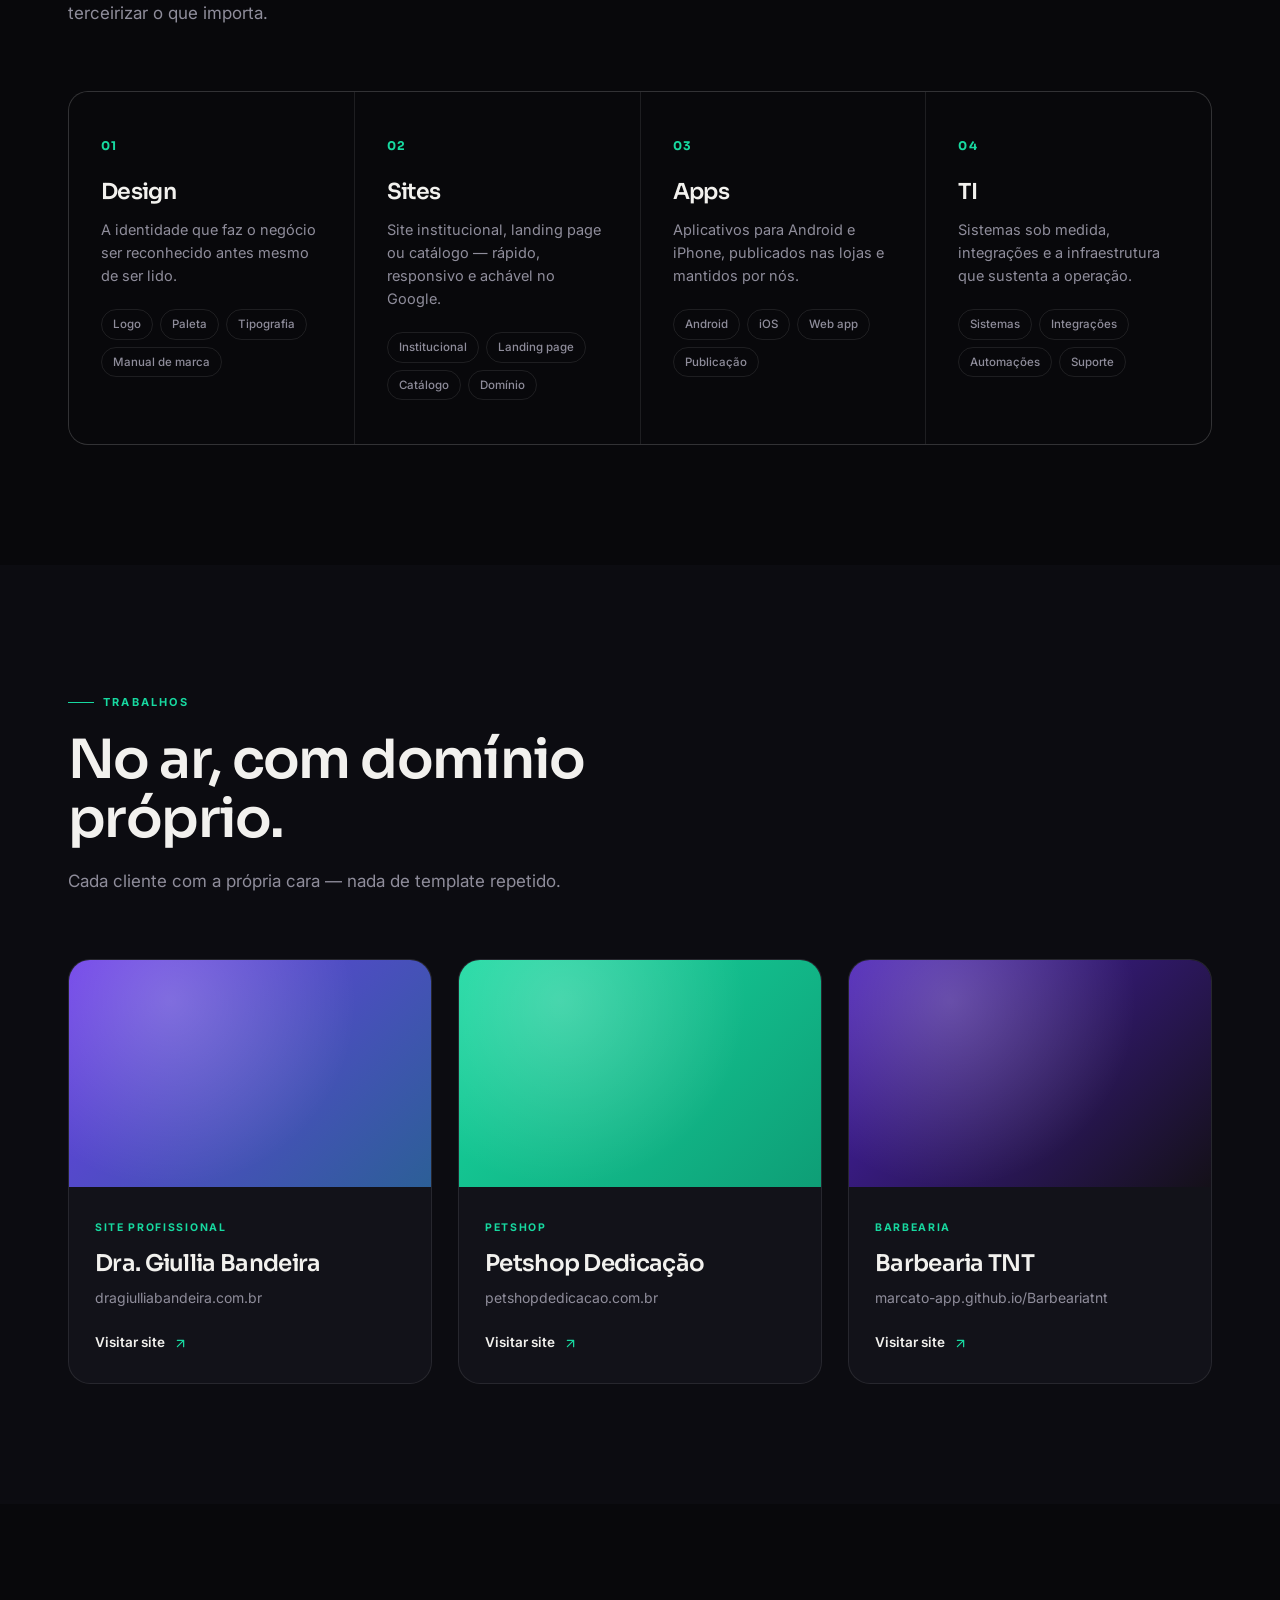
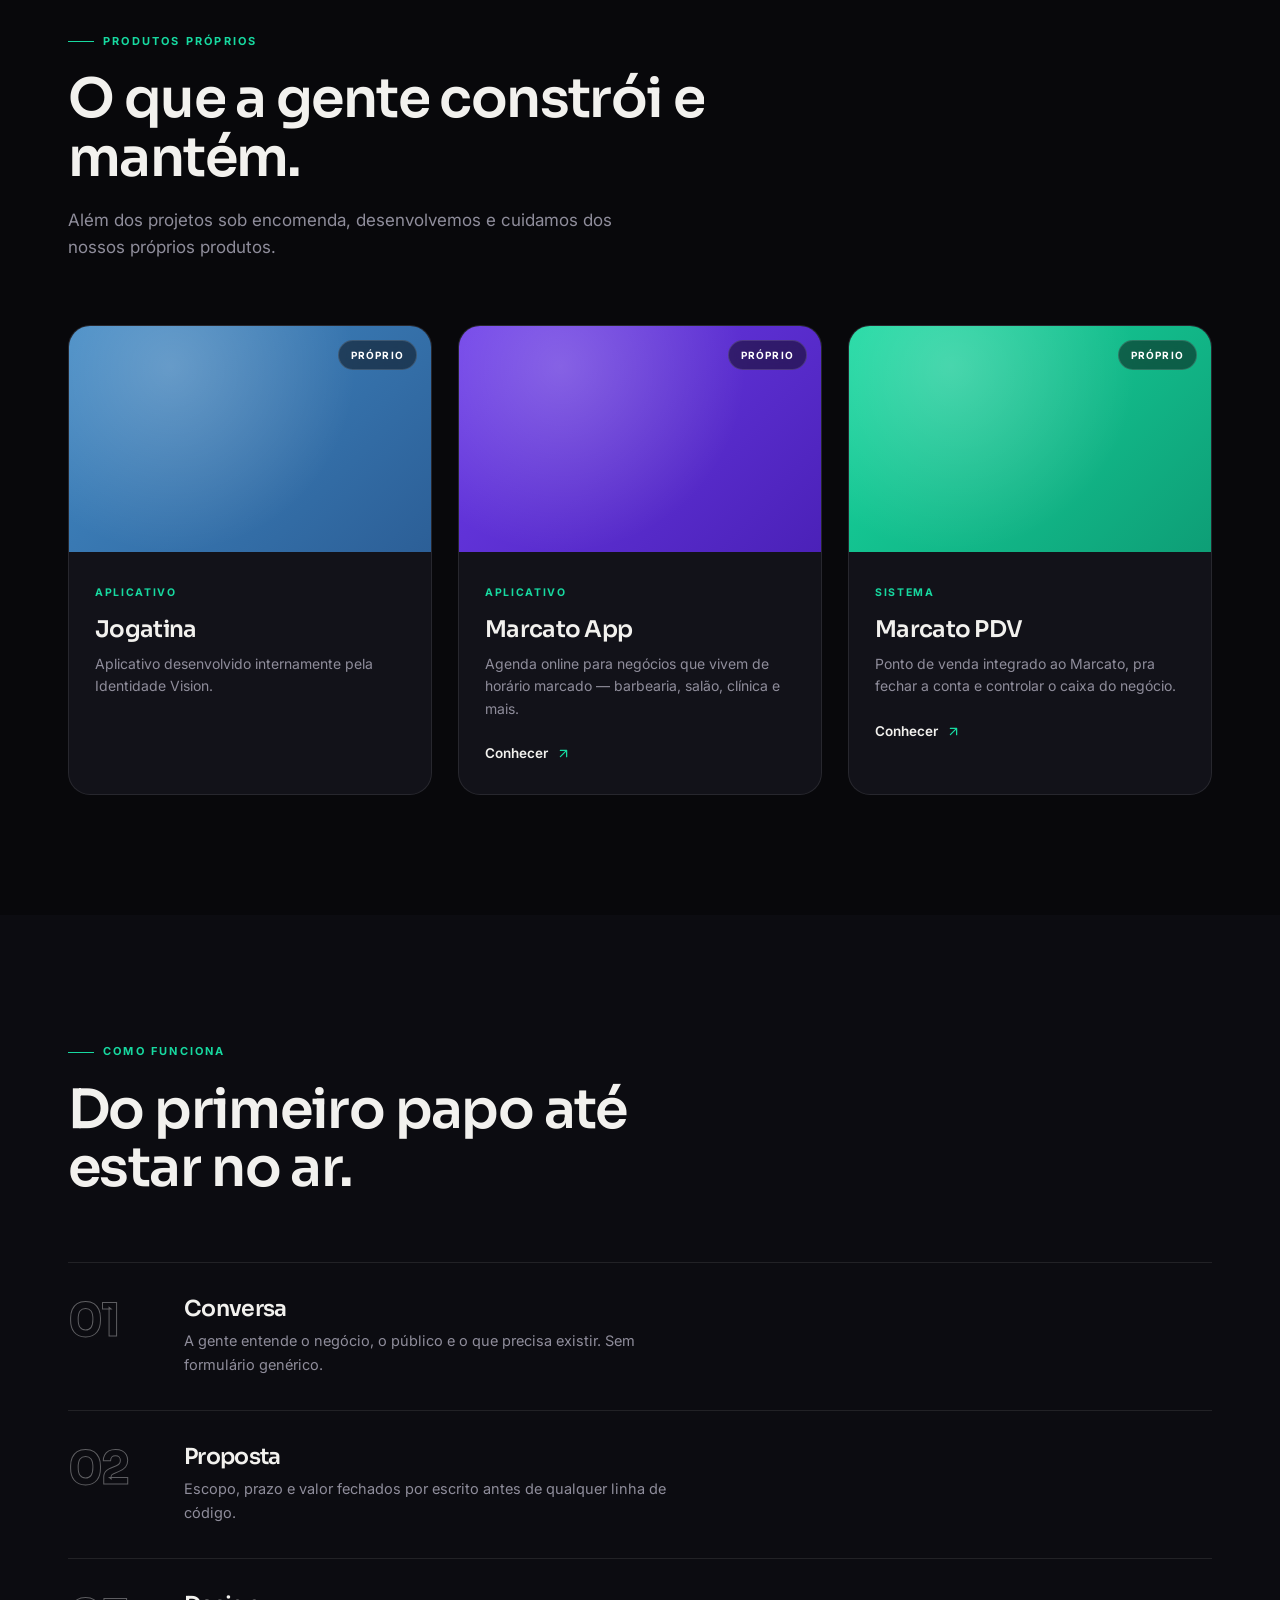
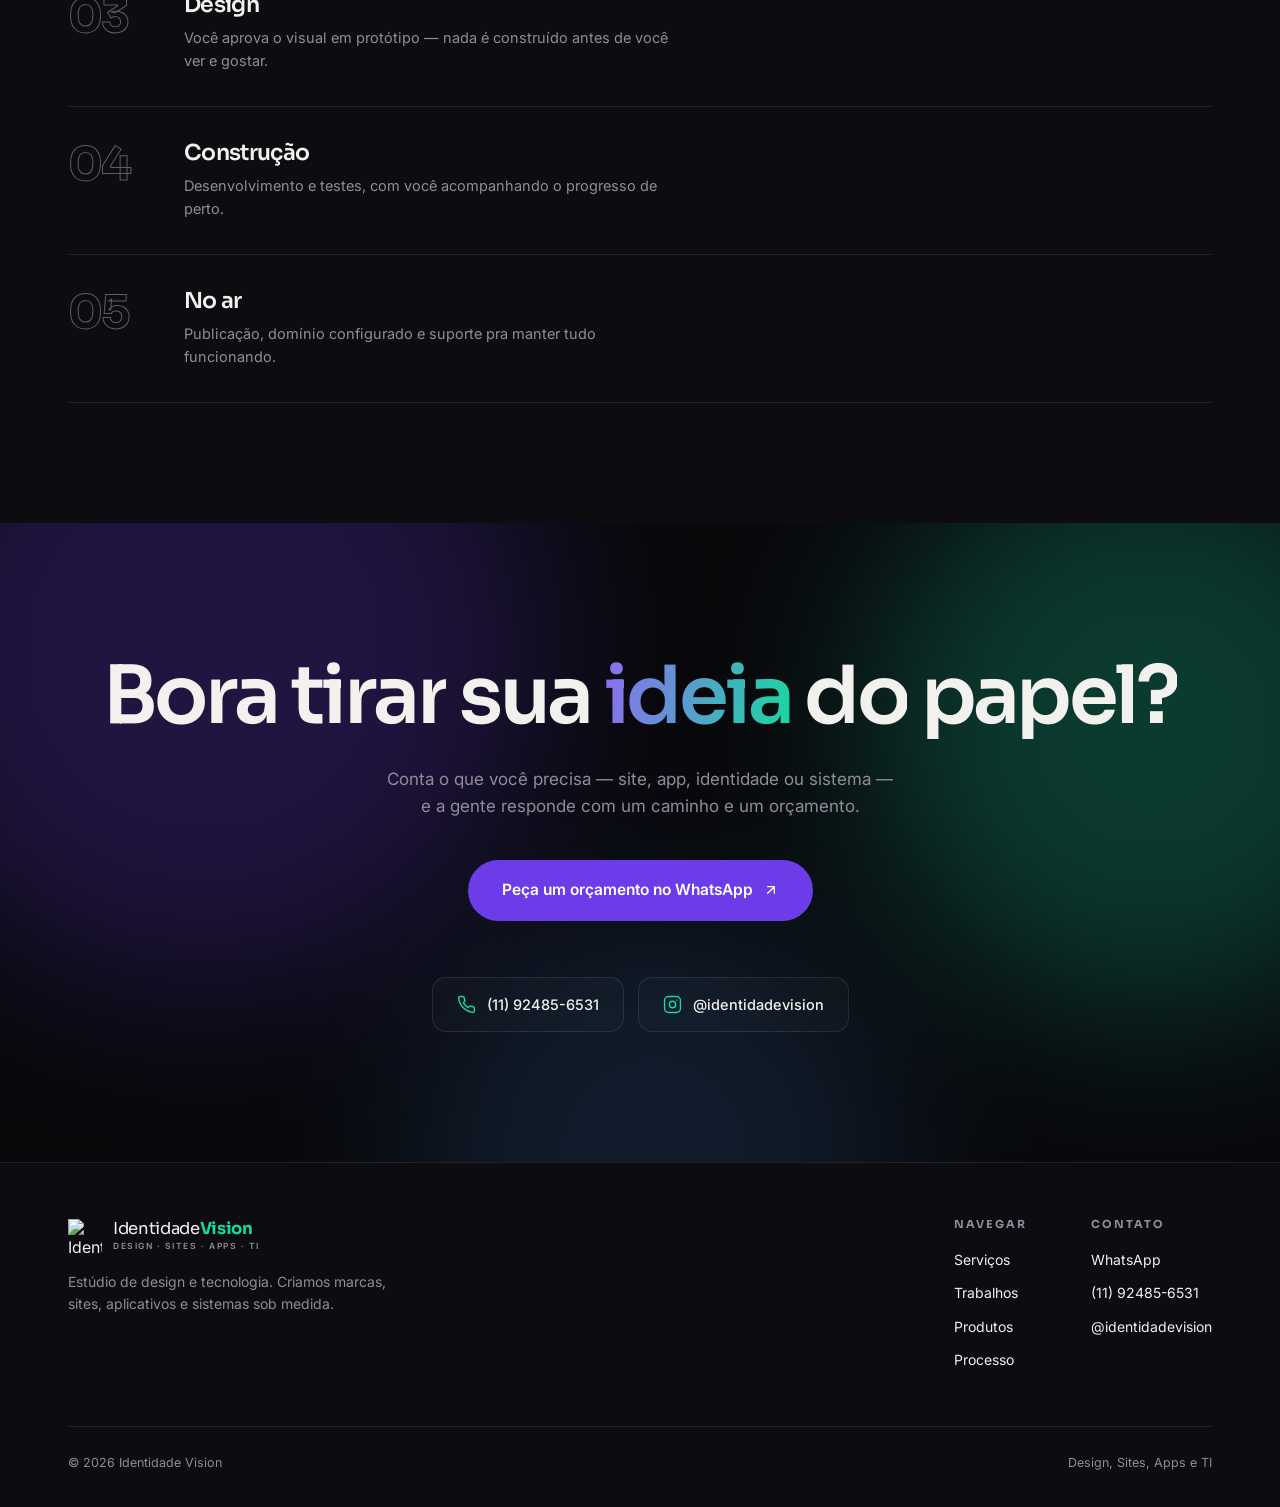
==== commit 76cb30a9: "Add files via upload" ====
--- a/index.html
+++ b/index.html
@@ -3,467 +3,1002 @@
 <head>
 <meta charset="UTF-8">
 <meta name="viewport" content="width=device-width, initial-scale=1.0">
-<title>Identidade Vision — sites, apps e sistemas sob medida</title>
-<meta name="description" content="Estúdio Identidade Vision: sites institucionais, aplicativos e sistemas sob medida, com identidade visual própria. Veja os trabalhos e peça um orçamento.">
+<title>Identidade Vision — Design, Sites, Apps e TI</title>
+<meta name="description" content="Estúdio de design e tecnologia. Criamos identidade visual, sites, aplicativos e sistemas sob medida — com a cara do seu negócio em cada tela.">
+<link rel="icon" href="assets/logo-identidade-vision.svg" type="image/svg+xml">
+<meta property="og:title" content="Identidade Vision — Design, Sites, Apps e TI">
+<meta property="og:description" content="Estúdio de design e tecnologia. Identidade visual, sites, aplicativos e sistemas sob medida.">
+<meta property="og:type" content="website">
 <link rel="preconnect" href="https://fonts.googleapis.com">
 <link rel="preconnect" href="https://fonts.gstatic.com" crossorigin>
-<link href="https://fonts.googleapis.com/css2?family=Quicksand:wght@500;600;700&family=Nunito:wght@400;600;700;800&display=swap" rel="stylesheet">
+<link href="https://fonts.googleapis.com/css2?family=Sora:wght@300;400;500;600;700;800&family=Inter:wght@400;500;600&display=swap" rel="stylesheet">
 <style>
-  :root{
-    --violeta:#6C3CE9;
-    --violeta-escuro:#4B21B8;
-    --violeta-claro:#B7A0F5;
-    --verde:#17D9A0;
-    --verde-escuro:#0E9E76;
-    --verde-claro:#8FEBCE;
-    --teal:#4189C4;
-    --teal-escuro:#2C5F97;
-    --creme:#F5F4F0;
-    --tinta:#0B0B0F;
-    --borda:#DDDBD3;
-    --cinza:#6B6963;
-    --raio-lg:22px;
-    --raio-md:14px;
-    --sombra:0 14px 34px rgba(11,11,15,0.10);
-  }
-  *{box-sizing:border-box;}
-  html{scroll-behavior:smooth;}
-  body{
-    margin:0;
-    font-family:'Nunito', sans-serif;
-    background:var(--creme);
-    color:var(--tinta);
-    -webkit-font-smoothing:antialiased;
-    overflow-x:hidden;
-  }
-  h1,h2,h3{font-family:'Quicksand', sans-serif; font-weight:700; margin:0;}
-  p{margin:0;}
-  a{text-decoration:none;color:inherit;}
-  img,svg{display:block;max-width:100%;}
-  .wrap{max-width:1120px;margin:0 auto;padding:0 24px;}
-  ::selection{background:var(--violeta);color:#fff;}
-
-  /* ---------- reveal on scroll ---------- */
-  .reveal{opacity:0; transform:translateY(28px); transition:opacity .7s cubic-bezier(.16,.8,.3,1), transform .7s cubic-bezier(.16,.8,.3,1);}
-  .reveal.in-view{opacity:1; transform:translateY(0);}
-
-  /* ---------- nav ---------- */
-  .nav{position:sticky;top:0;z-index:100;padding:16px 0;transition:background .3s ease, box-shadow .3s ease, backdrop-filter .3s ease;}
-  .nav.solido{background:rgba(245,244,240,0.88);backdrop-filter:blur(10px);box-shadow:0 2px 18px rgba(11,11,15,.06);}
-  .nav-inner{max-width:1120px;margin:0 auto;padding:0 24px;display:flex;align-items:center;gap:20px;}
-  .marca{display:flex;align-items:center;gap:10px;flex-shrink:0;}
-  .marca span{font-family:'Quicksand',sans-serif;font-weight:700;font-size:17px;}
-  .nav-links{display:flex;gap:26px;margin:0 auto;font-weight:600;font-size:14.5px;}
-  .nav-links a{position:relative;padding:4px 0;}
-  .nav-links a::after{content:"";position:absolute;left:0;bottom:-2px;width:0;height:2px;background:var(--violeta);transition:width .25s ease;}
-  .nav-links a:hover::after{width:100%;}
-  .nav-cta{flex-shrink:0;}
-
-  /* ---------- iris logo ---------- */
-  .iris{animation:spin-slow 40s linear infinite;}
-  .iris path{transform-box:fill-box;transform-origin:center;animation:respira 2.4s ease-in-out infinite;}
-  .iris path:nth-child(1){animation-delay:0s;}
-  .iris path:nth-child(2){animation-delay:.2s;}
-  .iris path:nth-child(3){animation-delay:.4s;}
-  .iris path:nth-child(4){animation-delay:.6s;}
-  .iris path:nth-child(5){animation-delay:.8s;}
-  .iris path:nth-child(6){animation-delay:1s;}
-  @keyframes spin-slow{from{transform:rotate(0deg);}to{transform:rotate(360deg);}}
-  @keyframes respira{0%,100%{opacity:.55;transform:scale(.88);}50%{opacity:1;transform:scale(1);}}
-
-  .btn-primario{
-    display:inline-flex;align-items:center;gap:8px;
-    background:var(--violeta);color:#fff;font-weight:700;font-size:14px;
-    padding:12px 22px;border-radius:999px;box-shadow:var(--sombra);
-    transition:transform .2s ease, background .2s ease, box-shadow .2s ease;
-    white-space:nowrap;
-  }
-  .btn-primario:hover{background:var(--violeta-escuro);transform:translateY(-2px) scale(1.02);}
-  .btn-primario.grande{padding:17px 30px;font-size:16px;}
-  .btn-secundario{
-    display:inline-flex;align-items:center;gap:8px;
-    background:#fff;color:var(--tinta);font-weight:700;font-size:14px;
-    padding:12px 22px;border-radius:999px;border:1.5px solid var(--borda);
-    transition:border-color .2s ease, color .2s ease, transform .2s ease;
-  }
-  .btn-secundario:hover{border-color:var(--violeta);color:var(--violeta);transform:translateY(-2px);}
-  .btn-secundario.grande{padding:17px 30px;font-size:16px;}
-
-  /* ---------- hero ---------- */
-  .hero{position:relative;padding:96px 0 60px;text-align:center;overflow:hidden;isolation:isolate;}
-  .blob{position:absolute;border-radius:50%;filter:blur(60px);opacity:.45;z-index:-2;animation:flutuar 12s ease-in-out infinite;}
-  .blob1{width:420px;height:420px;background:var(--violeta);top:-160px;left:-120px;}
-  .blob2{width:380px;height:380px;background:var(--verde);top:-80px;right:-140px;animation-delay:-4s;}
-  .blob3{width:300px;height:300px;background:var(--teal);bottom:-160px;left:40%;animation-delay:-8s;}
-  @keyframes flutuar{0%,100%{transform:translate(0,0) scale(1);}50%{transform:translate(30px,-24px) scale(1.1);}}
-  .holofote{position:absolute;inset:0;z-index:-1;pointer-events:none;
-    background:radial-gradient(360px circle at var(--mx,50%) var(--my,20%), rgba(108,60,233,.14), transparent 60%);
-  }
-  .hero-iris{margin:0 auto 28px;width:76px;height:76px;}
-  .hero h1{
-    font-size:52px;line-height:1.14;max-width:820px;margin:0 auto 20px;
-    background:linear-gradient(100deg,var(--tinta) 30%,var(--violeta) 55%,var(--verde) 75%,var(--tinta) 100%);
-    background-size:300% auto;
-    -webkit-background-clip:text;background-clip:text;color:transparent;
-    animation:brilho 7s linear infinite;
-  }
-  @keyframes brilho{to{background-position:300% center;}}
-  .hero p.sub{font-size:18px;line-height:1.6;color:var(--cinza);max-width:600px;margin:0 auto 34px;}
-  .hero-cta{display:flex;gap:14px;justify-content:center;flex-wrap:wrap;}
-
-  /* ---------- marquee ---------- */
-  .faixa{
-    background:linear-gradient(90deg,var(--violeta),var(--verde));
-    padding:16px 0;overflow:hidden;white-space:nowrap;transform:rotate(-1.4deg) scale(1.03);margin:56px 0 0;
-  }
-  .faixa-track{display:inline-flex;gap:40px;animation:marquee 26s linear infinite;}
-  .faixa span{color:#fff;font-family:'Quicksand',sans-serif;font-weight:700;font-size:18px;letter-spacing:.5px;display:inline-flex;align-items:center;gap:40px;}
-  @keyframes marquee{from{transform:translateX(0);}to{transform:translateX(-50%);}}
-
-  /* ---------- seções ---------- */
+/* ============================================================
+   BASE
+   ============================================================ */
+:root{
+  --bg:#08080B;
+  --bg2:#0C0C11;
+  --sup:#121219;
+  --sup2:#17171F;
+  --linha:rgba(255,255,255,.09);
+  --linha-forte:rgba(255,255,255,.16);
+  --txt:#F2F1EE;
+  --txt2:#8F8D9B;
+  --roxo:#6C3CE9;
+  --roxo-luz:#8F6BF2;
+  --verde:#17D9A0;
+  --verde-luz:#5CEBC2;
+  --display:'Sora',system-ui,sans-serif;
+  --corpo:'Inter',system-ui,sans-serif;
+  --curva:cubic-bezier(.16,1,.3,1);
+  --max:1200px;
+}
+*{box-sizing:border-box;margin:0;padding:0;}
+html{scroll-behavior:smooth;-webkit-text-size-adjust:100%;}
+body{
+  background:var(--bg);
+  color:var(--txt);
+  font-family:var(--corpo);
+  font-size:16px;
+  line-height:1.6;
+  overflow-x:hidden;
+  -webkit-font-smoothing:antialiased;
+  text-rendering:optimizeLegibility;
+}
+body.travado{overflow:hidden;}
+h1,h2,h3,h4{font-family:var(--display);font-weight:600;line-height:1.08;letter-spacing:-.03em;}
+a{color:inherit;text-decoration:none;}
+img,svg{display:block;max-width:100%;}
+button{font:inherit;color:inherit;background:none;border:none;cursor:pointer;}
+::selection{background:var(--roxo);color:#fff;}
+.env{width:100%;max-width:var(--max);margin:0 auto;padding:0 28px;}
+
+/* Grão sobre tudo */
+.grao{
+  position:fixed;inset:0;z-index:9998;pointer-events:none;opacity:.05;mix-blend-mode:overlay;
+  background-image:url("data:image/svg+xml,%3Csvg xmlns='http://www.w3.org/2000/svg' width='300' height='300'%3E%3Cfilter id='n'%3E%3CfeTurbulence type='fractalNoise' baseFrequency='.85' numOctaves='4' stitchTiles='stitch'/%3E%3C/filter%3E%3Crect width='300' height='300' filter='url(%23n)'/%3E%3C/svg%3E");
+}
+
+/* ============================================================
+   PRELOADER
+   ============================================================ */
+.carregando{
+  position:fixed;inset:0;z-index:10000;background:var(--bg);
+  display:flex;flex-direction:column;align-items:center;justify-content:center;gap:26px;
+  transition:opacity .7s var(--curva),visibility .7s;
+}
+.carregando.saiu{opacity:0;visibility:hidden;}
+.carregando img{width:64px;animation:girar 3s linear infinite;}
+@keyframes girar{to{transform:rotate(360deg);}}
+.carregando-barra{width:180px;height:2px;background:var(--linha);overflow:hidden;border-radius:2px;}
+.carregando-barra i{
+  display:block;height:100%;width:100%;transform:scaleX(0);transform-origin:left;
+  background:linear-gradient(90deg,var(--roxo),var(--verde));
+  animation:encher 1.4s var(--curva) forwards;
+}
+@keyframes encher{to{transform:scaleX(1);}}
+
+/* ============================================================
+   CURSOR
+   ============================================================ */
+.cursor-ponto,.cursor-anel{
+  position:fixed;top:0;left:0;z-index:9999;pointer-events:none;border-radius:50%;
+  transform:translate(-50%,-50%);opacity:0;transition:opacity .3s;
+}
+.cursor-ponto{width:6px;height:6px;background:var(--verde);}
+.cursor-anel{
+  width:34px;height:34px;border:1px solid var(--linha-forte);
+  transition:width .3s var(--curva),height .3s var(--curva),border-color .3s,opacity .3s,background .3s;
+}
+body.cursor-ligado .cursor-ponto,body.cursor-ligado .cursor-anel{opacity:1;}
+body.cursor-ativo .cursor-anel{width:64px;height:64px;border-color:var(--verde);background:rgba(23,217,160,.08);}
+
+/* ============================================================
+   BARRA DE PROGRESSO
+   ============================================================ */
+.progresso{
+  position:fixed;top:0;left:0;height:2px;z-index:9997;width:100%;
+  background:linear-gradient(90deg,var(--roxo),var(--verde));
+  transform:scaleX(0);transform-origin:left;
+}
+
+/* ============================================================
+   NAV
+   ============================================================ */
+.nav{
+  position:fixed;top:0;left:0;right:0;z-index:900;padding:20px 0;
+  transition:transform .45s var(--curva),background .35s,border-color .35s,padding .35s;
+  border-bottom:1px solid transparent;
+}
+.nav.fixa{
+  background:rgba(8,8,11,.72);backdrop-filter:blur(16px);
+  border-bottom-color:var(--linha);padding:14px 0;
+}
+.nav.escondida{transform:translateY(-105%);}
+.nav-linha{display:flex;align-items:center;gap:24px;}
+.logo{display:flex;align-items:center;gap:11px;flex-shrink:0;}
+.logo img{width:34px;height:34px;transition:transform .6s var(--curva);}
+.logo:hover img{transform:rotate(120deg);}
+.logo-texto{display:flex;flex-direction:column;line-height:1;}
+.logo-nome{font-family:var(--display);font-size:16.5px;font-weight:400;letter-spacing:-.02em;}
+.logo-nome b{font-weight:700;color:var(--verde);}
+.logo-tag{
+  font-size:8.5px;font-weight:600;letter-spacing:.18em;color:var(--txt2);margin-top:4px;
+}
+.nav-menu{display:flex;gap:32px;margin-left:auto;font-size:14px;font-weight:500;color:var(--txt2);}
+.nav-menu a{position:relative;padding:4px 0;transition:color .25s;}
+.nav-menu a::after{
+  content:"";position:absolute;left:0;bottom:0;width:100%;height:1px;background:var(--verde);
+  transform:scaleX(0);transform-origin:right;transition:transform .4s var(--curva);
+}
+.nav-menu a:hover{color:var(--txt);}
+.nav-menu a:hover::after{transform:scaleX(1);transform-origin:left;}
+.nav-acao{flex-shrink:0;}
+.hamburguer{display:none;width:40px;height:40px;position:relative;flex-shrink:0;margin-left:auto;}
+.hamburguer i{
+  position:absolute;left:9px;width:22px;height:1.5px;background:var(--txt);border-radius:2px;
+  transition:transform .4s var(--curva),opacity .25s;
+}
+.hamburguer i:nth-child(1){top:16px;}
+.hamburguer i:nth-child(2){top:23px;}
+body.menu-aberto .hamburguer i:nth-child(1){transform:translateY(3.5px) rotate(45deg);}
+body.menu-aberto .hamburguer i:nth-child(2){transform:translateY(-3.5px) rotate(-45deg);}
+
+/* Menu mobile */
+.menu-cheio{
+  position:fixed;inset:0;z-index:890;background:var(--bg2);
+  display:flex;flex-direction:column;justify-content:center;gap:6px;padding:0 28px;
+  clip-path:inset(0 0 100% 0);transition:clip-path .7s var(--curva);
+}
+body.menu-aberto .menu-cheio{clip-path:inset(0 0 0 0);}
+.menu-cheio a{
+  font-family:var(--display);font-size:clamp(30px,9vw,52px);font-weight:600;letter-spacing:-.03em;
+  padding:8px 0;border-bottom:1px solid var(--linha);
+  opacity:0;transform:translateY(24px);transition:opacity .5s var(--curva),transform .5s var(--curva);
+}
+body.menu-aberto .menu-cheio a{opacity:1;transform:none;}
+body.menu-aberto .menu-cheio a:nth-child(1){transition-delay:.15s;}
+body.menu-aberto .menu-cheio a:nth-child(2){transition-delay:.22s;}
+body.menu-aberto .menu-cheio a:nth-child(3){transition-delay:.29s;}
+body.menu-aberto .menu-cheio a:nth-child(4){transition-delay:.36s;}
+body.menu-aberto .menu-cheio a:nth-child(5){transition-delay:.43s;}
+
+/* ============================================================
+   BOTÕES
+   ============================================================ */
+.btn{
+  position:relative;display:inline-flex;align-items:center;gap:10px;overflow:hidden;
+  padding:14px 26px;border-radius:100px;font-size:14px;font-weight:600;font-family:var(--corpo);
+  transition:transform .35s var(--curva),color .35s,border-color .35s;isolation:isolate;
+}
+.btn svg{width:16px;height:16px;stroke:currentColor;fill:none;stroke-width:2;
+  stroke-linecap:round;stroke-linejoin:round;transition:transform .35s var(--curva);}
+.btn::before{
+  content:"";position:absolute;inset:0;z-index:-1;border-radius:inherit;
+  background:linear-gradient(120deg,var(--roxo),var(--verde));
+  transform:translateY(101%);transition:transform .45s var(--curva);
+}
+.btn:hover::before{transform:translateY(0);}
+.btn:hover svg{transform:translate(3px,-3px);}
+.btn-cheio{background:var(--roxo);color:#fff;}
+.btn-cheio:hover{color:#08080B;}
+.btn-vazio{border:1px solid var(--linha-forte);color:var(--txt);}
+.btn-vazio:hover{color:#08080B;border-color:transparent;}
+.btn-g{padding:18px 34px;font-size:15.5px;}
+
+/* ============================================================
+   REVEAL
+   ============================================================ */
+[data-reveal]{opacity:0;transform:translateY(30px);transition:opacity .9s var(--curva),transform .9s var(--curva);}
+[data-reveal].visivel{opacity:1;transform:none;}
+.pal{display:inline-block;overflow:hidden;vertical-align:top;}
+.pal>i{
+  display:inline-block;font-style:normal;transform:translateY(110%);
+  transition:transform 1s var(--curva);transition-delay:calc(var(--i) * 42ms);
+}
+[data-split].visivel .pal>i{transform:none;}
+
+/* ============================================================
+   HERO
+   ============================================================ */
+.hero{
+  position:relative;min-height:100svh;display:flex;align-items:center;
+  padding:150px 0 90px;overflow:hidden;isolation:isolate;
+}
+.aurora{position:absolute;inset:0;z-index:-2;overflow:hidden;}
+.aurora i{
+  position:absolute;display:block;border-radius:50%;filter:blur(90px);opacity:.32;
+  animation:vagar 18s ease-in-out infinite;
+}
+.aurora i:nth-child(1){width:52vw;height:52vw;background:var(--roxo);top:-16vw;left:-10vw;}
+.aurora i:nth-child(2){width:44vw;height:44vw;background:var(--verde);top:-6vw;right:-12vw;animation-delay:-6s;}
+.aurora i:nth-child(3){width:38vw;height:38vw;background:#2C5F97;bottom:-18vw;left:32vw;animation-delay:-12s;}
+@keyframes vagar{0%,100%{transform:translate(0,0) scale(1);}50%{transform:translate(4vw,-3vw) scale(1.18);}}
+.malha{
+  position:absolute;inset:0;z-index:-1;pointer-events:none;
+  background-image:linear-gradient(var(--linha) 1px,transparent 1px),
+                   linear-gradient(90deg,var(--linha) 1px,transparent 1px);
+  background-size:76px 76px;
+  mask-image:radial-gradient(ellipse 80% 55% at 50% 42%,#000 20%,transparent 78%);
+  -webkit-mask-image:radial-gradient(ellipse 80% 55% at 50% 42%,#000 20%,transparent 78%);
+  opacity:.5;
+}
+.hero-grade{display:grid;grid-template-columns:1fr auto;gap:60px;align-items:center;}
+.olho{
+  display:inline-flex;align-items:center;gap:10px;margin-bottom:26px;
+  padding:7px 16px 7px 8px;border:1px solid var(--linha);border-radius:100px;
+  font-size:12.5px;font-weight:600;color:var(--txt2);letter-spacing:.01em;
+  background:rgba(255,255,255,.02);
+}
+.olho b{
+  display:inline-block;width:7px;height:7px;border-radius:50%;background:var(--verde);
+  box-shadow:0 0 0 0 rgba(23,217,160,.6);animation:pulsar 2.4s infinite;
+}
+@keyframes pulsar{50%{box-shadow:0 0 0 7px rgba(23,217,160,0);}}
+.hero h1{
+  font-size:clamp(38px,6.6vw,82px);font-weight:600;letter-spacing:-.045em;margin-bottom:28px;
+  max-width:14ch;
+}
+.hero h1 em{
+  font-style:normal;
+  background:linear-gradient(100deg,var(--roxo-luz),var(--verde));
+  -webkit-background-clip:text;background-clip:text;color:transparent;
+}
+.hero p{font-size:clamp(15px,1.6vw,18px);color:var(--txt2);max-width:52ch;margin-bottom:38px;}
+.hero-acoes{display:flex;gap:14px;flex-wrap:wrap;}
+.hero-marca{width:min(30vw,300px);animation:flutuar 7s ease-in-out infinite;}
+.hero-marca svg{width:100%;height:auto;filter:drop-shadow(0 24px 70px rgba(108,60,233,.45));}
+@keyframes flutuar{0%,100%{transform:translateY(0) rotate(0);}50%{transform:translateY(-22px) rotate(6deg);}}
+/* Só opacidade aqui: mexer em transform-box/transform-origin faria o CSS
+   reinterpretar o rotate() do atributo SVG e espalhar as lâminas. */
+.hero-marca .lamina{animation:brilhar 3.4s ease-in-out infinite;}
+.hero-marca .lamina:nth-of-type(2){animation-delay:.25s;}
+.hero-marca .lamina:nth-of-type(3){animation-delay:.5s;}
+.hero-marca .lamina:nth-of-type(4){animation-delay:.75s;}
+.hero-marca .lamina:nth-of-type(5){animation-delay:1s;}
+.hero-marca .lamina:nth-of-type(6){animation-delay:1.25s;}
+@keyframes brilhar{0%,100%{opacity:1;}50%{opacity:.42;}}
+.rolar{
+  position:absolute;bottom:34px;left:50%;transform:translateX(-50%);
+  display:flex;flex-direction:column;align-items:center;gap:10px;
+  font-size:10.5px;letter-spacing:.22em;color:var(--txt2);font-weight:600;
+}
+.rolar span{display:block;width:1px;height:44px;background:linear-gradient(var(--verde),transparent);
+  animation:descer 2s ease-in-out infinite;transform-origin:top;}
+@keyframes descer{0%,100%{transform:scaleY(.35);opacity:.4;}50%{transform:scaleY(1);opacity:1;}}
+
+/* ============================================================
+   MARQUEE
+   ============================================================ */
+.faixa{
+  border-top:1px solid var(--linha);border-bottom:1px solid var(--linha);
+  padding:22px 0;overflow:hidden;background:var(--bg2);
+}
+.faixa-trilho{display:flex;width:max-content;animation:correr 34s linear infinite;}
+.faixa-trilho>span{
+  display:flex;align-items:center;gap:44px;padding-right:44px;flex-shrink:0;
+  font-family:var(--display);font-size:clamp(20px,3vw,34px);font-weight:600;letter-spacing:-.02em;
+  color:var(--txt2);white-space:nowrap;
+}
+.faixa-trilho em{font-style:normal;color:var(--txt);}
+.faixa-trilho img{width:22px;height:22px;opacity:.85;flex-shrink:0;}
+@keyframes correr{to{transform:translateX(-50%);}}
+
+/* ============================================================
+   SEÇÕES
+   ============================================================ */
+.secao{padding:120px 0;position:relative;}
+.secao-cabeca{margin-bottom:64px;max-width:640px;}
+.rotulo{
+  display:inline-flex;align-items:center;gap:9px;margin-bottom:20px;
+  font-size:11px;font-weight:700;letter-spacing:.2em;color:var(--verde);
+}
+.rotulo::before{content:"";width:26px;height:1px;background:var(--verde);}
+.secao h2{font-size:clamp(30px,4.6vw,54px);margin-bottom:20px;}
+.secao-cabeca p{color:var(--txt2);font-size:17px;max-width:52ch;}
+
+/* Números */
+.numeros{display:grid;grid-template-columns:repeat(auto-fit,minmax(180px,1fr));border-top:1px solid var(--linha);}
+.numero{padding:38px 8px 38px 0;border-bottom:1px solid var(--linha);}
+.numero b{
+  display:block;font-family:var(--display);font-size:clamp(38px,5.2vw,60px);font-weight:700;
+  letter-spacing:-.05em;line-height:1;margin-bottom:10px;
+  background:linear-gradient(140deg,var(--txt),var(--verde));
+  -webkit-background-clip:text;background-clip:text;color:transparent;
+}
+.numero span{font-size:13.5px;color:var(--txt2);}
+
+/* Serviços */
+.servicos{display:grid;grid-template-columns:repeat(auto-fit,minmax(270px,1fr));gap:1px;background:var(--linha);
+  border:1px solid var(--linha);border-radius:20px;overflow:hidden;}
+.servico{
+  position:relative;background:var(--bg);padding:40px 32px 44px;overflow:hidden;
+  transition:background .5s var(--curva);
+}
+.servico::after{
+  content:"";position:absolute;left:0;right:0;bottom:0;height:2px;
+  background:linear-gradient(90deg,var(--roxo),var(--verde));
+  transform:scaleX(0);transform-origin:left;transition:transform .6s var(--curva);
+}
+.servico:hover{background:var(--sup);}
+.servico:hover::after{transform:scaleX(1);}
+.servico-n{font-family:var(--display);font-size:12px;font-weight:700;color:var(--verde);letter-spacing:.12em;}
+.servico h3{font-size:22px;margin:22px 0 14px;font-weight:600;}
+.servico p{font-size:14.5px;color:var(--txt2);margin-bottom:22px;}
+.servico ul{list-style:none;display:flex;flex-wrap:wrap;gap:7px;}
+.servico li{
+  font-size:11.5px;font-weight:500;color:var(--txt2);
+  padding:5px 11px;border:1px solid var(--linha);border-radius:100px;
+  transition:border-color .3s,color .3s;
+}
+.servico:hover li{border-color:var(--linha-forte);color:var(--txt);}
+
+/* Cards de projeto */
+.projetos{display:grid;grid-template-columns:repeat(auto-fit,minmax(320px,1fr));gap:26px;}
+.projeto{
+  position:relative;border:1px solid var(--linha);border-radius:22px;overflow:hidden;
+  background:var(--sup);transform-style:preserve-3d;
+  transition:transform .5s var(--curva),border-color .4s,box-shadow .5s var(--curva);
+}
+.projeto:hover{border-color:var(--linha-forte);box-shadow:0 30px 70px rgba(0,0,0,.5);}
+.projeto-capa{
+  position:relative;aspect-ratio:16/10;overflow:hidden;display:flex;
+  align-items:center;justify-content:center;
+}
+.projeto-capa::after{
+  content:"";position:absolute;inset:0;
+  background:radial-gradient(circle at 28% 18%,rgba(255,255,255,.22),transparent 58%);
+}
+.projeto-capa img{
+  width:44%;opacity:.16;transition:transform .8s var(--curva),opacity .5s;
+  transform:rotate(-12deg);
+}
+.projeto:hover .projeto-capa img{transform:rotate(38deg) scale(1.12);opacity:.28;}
+.projeto-selo{
+  position:absolute;top:14px;right:14px;z-index:2;
+  font-size:10px;font-weight:700;letter-spacing:.12em;color:#fff;
+  padding:6px 12px;border-radius:100px;background:rgba(8,8,11,.5);
+  backdrop-filter:blur(8px);border:1px solid rgba(255,255,255,.14);
+}
+.projeto-corpo{padding:26px 26px 28px;}
+.projeto-tipo{font-size:10.5px;font-weight:700;letter-spacing:.16em;color:var(--verde);}
+.projeto h3{font-size:23px;margin:14px 0 10px;font-weight:600;}
+.projeto p{font-size:14px;color:var(--txt2);margin-bottom:20px;}
+.projeto-ir{
+  display:inline-flex;align-items:center;gap:8px;font-size:13.5px;font-weight:600;color:var(--txt);
+}
+.projeto-ir svg{width:15px;height:15px;stroke:var(--verde);fill:none;stroke-width:2;
+  stroke-linecap:round;stroke-linejoin:round;transition:transform .4s var(--curva);}
+.projeto:hover .projeto-ir svg{transform:translate(4px,-4px);}
+
+/* Processo */
+.processo{position:relative;padding-left:0;}
+.passo{
+  display:grid;grid-template-columns:88px 1fr;gap:28px;align-items:start;
+  padding:34px 0;border-top:1px solid var(--linha);
+}
+.passo:last-child{border-bottom:1px solid var(--linha);}
+.passo-n{
+  font-family:var(--display);font-size:clamp(30px,4vw,46px);font-weight:700;letter-spacing:-.05em;
+  color:transparent;-webkit-text-stroke:1px rgba(255,255,255,.34);line-height:1;
+  transition:color .5s,-webkit-text-stroke-color .5s;
+}
+.passo:hover .passo-n{color:var(--verde);-webkit-text-stroke-color:transparent;}
+.passo h3{font-size:22px;margin-bottom:9px;font-weight:600;}
+.passo p{color:var(--txt2);font-size:14.5px;max-width:56ch;}
+
+/* Contato */
+.contato{position:relative;text-align:center;overflow:hidden;isolation:isolate;padding:130px 0;}
+.contato .aurora i{opacity:.24;}
+.contato h2{font-size:clamp(34px,7vw,80px);margin-bottom:26px;letter-spacing:-.045em;}
+.contato h2 em{font-style:normal;background:linear-gradient(100deg,var(--roxo-luz),var(--verde));
+  -webkit-background-clip:text;background-clip:text;color:transparent;}
+.contato>.env>p{color:var(--txt2);font-size:17px;max-width:46ch;margin:0 auto 40px;}
+.contato-acoes{display:flex;gap:14px;justify-content:center;flex-wrap:wrap;margin-bottom:56px;}
+.canais{display:flex;gap:14px;justify-content:center;flex-wrap:wrap;}
+.canal{
+  display:inline-flex;align-items:center;gap:11px;padding:15px 24px;
+  border:1px solid var(--linha);border-radius:14px;font-size:14.5px;font-weight:500;
+  background:rgba(255,255,255,.02);transition:border-color .35s,background .35s,transform .35s var(--curva);
+}
+.canal:hover{border-color:var(--verde);background:rgba(23,217,160,.06);transform:translateY(-3px);}
+.canal svg{width:19px;height:19px;stroke:var(--verde);fill:none;stroke-width:1.8;
+  stroke-linecap:round;stroke-linejoin:round;}
+
+/* Rodapé */
+footer{border-top:1px solid var(--linha);padding:56px 0 34px;background:var(--bg2);}
+.rodape-topo{display:flex;justify-content:space-between;gap:40px;flex-wrap:wrap;margin-bottom:44px;}
+.rodape-sobre{max-width:34ch;}
+.rodape-sobre p{font-size:14px;color:var(--txt2);margin-top:18px;}
+.rodape-cols{display:flex;gap:64px;flex-wrap:wrap;}
+.rodape-col h4{font-size:11px;font-weight:700;letter-spacing:.18em;color:var(--txt2);margin-bottom:18px;}
+.rodape-col a{display:block;font-size:14px;color:var(--txt);margin-bottom:11px;transition:color .25s;}
+.rodape-col a:hover{color:var(--verde);}
+.rodape-fim{
+  display:flex;justify-content:space-between;gap:16px;flex-wrap:wrap;
+  padding-top:26px;border-top:1px solid var(--linha);font-size:12.5px;color:var(--txt2);
+}
+
+/* Botão flutuante */
+.zap{
+  position:fixed;right:22px;bottom:22px;z-index:880;
+  display:inline-flex;align-items:center;gap:10px;padding:15px 22px;border-radius:100px;
+  background:var(--verde);color:#06231A;font-size:14px;font-weight:700;
+  box-shadow:0 16px 40px rgba(23,217,160,.28);
+  opacity:0;transform:translateY(20px) scale(.9);pointer-events:none;
+  transition:opacity .45s var(--curva),transform .45s var(--curva);
+}
+.zap.aparece{opacity:1;transform:none;pointer-events:auto;}
+.zap svg{width:19px;height:19px;stroke:currentColor;fill:none;stroke-width:2;
+  stroke-linecap:round;stroke-linejoin:round;}
+
+/* ============================================================
+   RESPONSIVO
+   ============================================================ */
+@media (max-width:900px){
+  .nav-menu,.nav-acao{display:none;}
+  .hamburguer{display:block;}
+  .hero-grade{grid-template-columns:1fr;}
+  .hero-marca{display:none;}
   .secao{padding:88px 0;}
-  .secao-titulo{font-size:32px;text-align:center;margin-bottom:14px;}
-  .secao-sub{font-size:16px;color:var(--cinza);text-align:center;max-width:560px;margin:0 auto 48px;line-height:1.6;}
-  .tag{
-    display:inline-block;font-size:12.5px;font-weight:700;color:var(--violeta);
-    background:var(--violeta-claro);opacity:.9;padding:5px 14px;border-radius:999px;margin-bottom:14px;
-  }
-  .centro{text-align:center;}
-
-  /* grade de capacidades (bento) */
-  .grade{display:grid;grid-template-columns:repeat(auto-fit,minmax(190px,1fr));gap:16px;}
-  .tile{
-    border-radius:var(--raio-lg);padding:26px 20px;display:flex;flex-direction:column;gap:36px;
-    min-height:130px;box-shadow:var(--sombra);color:#fff;
-    transition:transform .25s cubic-bezier(.16,.8,.3,1), box-shadow .25s ease;
-  }
-  .tile:hover{transform:translateY(-6px) scale(1.02);box-shadow:0 20px 40px rgba(11,11,15,.16);}
-  .tile svg{width:26px;height:26px;stroke:#fff;}
-  .tile span{font-family:'Quicksand',sans-serif;font-weight:700;font-size:15px;line-height:1.25;}
-
-  /* cards de trabalhos/produtos */
-  .cartoes{display:grid;grid-template-columns:repeat(auto-fit,minmax(260px,1fr));gap:22px;}
-  .cartao{
-    background:#fff;border:1px solid var(--borda);border-radius:var(--raio-lg);overflow:hidden;
-    box-shadow:var(--sombra);transition:transform .3s cubic-bezier(.16,.8,.3,1), box-shadow .3s ease;
-    display:flex;flex-direction:column;
-  }
-  .cartao:hover{transform:translateY(-8px);box-shadow:0 24px 48px rgba(11,11,15,.14);}
-  .cartao-capa{
-    height:130px;display:flex;align-items:center;justify-content:center;font-size:44px;
-    position:relative;overflow:hidden;
-  }
-  .cartao-capa::after{
-    content:"";position:absolute;inset:0;
-    background:radial-gradient(circle at 30% 20%, rgba(255,255,255,.35), transparent 60%);
-  }
-  .cartao-corpo{padding:20px 22px 24px;display:flex;flex-direction:column;gap:8px;flex:1;}
-  .cartao-tag{font-size:11.5px;font-weight:700;text-transform:uppercase;letter-spacing:.5px;color:var(--verde-escuro);}
-  .cartao-titulo{font-family:'Quicksand',sans-serif;font-weight:700;font-size:17px;}
-  .cartao-desc{font-size:13.5px;color:var(--cinza);line-height:1.5;flex:1;}
-  .cartao-link{font-size:13.5px;font-weight:700;color:var(--violeta);display:inline-flex;align-items:center;gap:5px;margin-top:6px;}
-  .cartao-link svg{width:14px;height:14px;stroke:var(--violeta);transition:transform .2s ease;}
-  .cartao:hover .cartao-link svg{transform:translate(3px,-3px);}
-  .cartao.produto .cartao-tag{color:var(--violeta-escuro);}
-  .selo-proprio{
-    position:absolute;top:12px;right:12px;background:rgba(11,11,15,.55);color:#fff;
-    font-size:10.5px;font-weight:700;padding:4px 10px;border-radius:999px;letter-spacing:.4px;
-  }
-
-  /* faixa escura contato */
-  .contato{
-    position:relative;background:var(--tinta);color:#fff;text-align:center;overflow:hidden;isolation:isolate;
-  }
-  .contato .blob{opacity:.35;}
-  .contato h2{color:#fff;font-size:34px;margin-bottom:16px;}
-  .contato p{color:#C9C7C1;font-size:16px;max-width:520px;margin:0 auto 34px;line-height:1.6;}
-  .contato-cta{display:flex;gap:14px;justify-content:center;flex-wrap:wrap;margin-bottom:36px;}
-  .contato-info{display:flex;gap:28px;justify-content:center;flex-wrap:wrap;font-size:14.5px;font-weight:600;color:#E7E6E2;}
-  .contato-info a{display:inline-flex;align-items:center;gap:8px;transition:color .2s ease;}
-  .contato-info a:hover{color:var(--verde-claro);}
-  .contato-info svg{width:18px;height:18px;stroke:var(--verde-claro);}
-
-  /* rodapé */
-  footer{background:var(--tinta);color:#8b8a86;padding:28px 0;border-top:1px solid #24242b;}
-  .rodape-inner{display:flex;justify-content:space-between;align-items:center;flex-wrap:wrap;gap:14px;font-size:12.5px;}
-  .rodape-marca{display:flex;align-items:center;gap:8px;color:#C9C7C1;font-weight:700;font-family:'Quicksand',sans-serif;}
-
-  /* botão flutuante de orçamento */
-  .flutuante{
-    position:fixed;right:22px;bottom:22px;z-index:200;
-    display:inline-flex;align-items:center;gap:9px;
-    background:var(--verde-escuro);color:#fff;font-weight:700;font-size:14px;
-    padding:14px 20px;border-radius:999px;box-shadow:0 12px 30px rgba(14,158,118,.35);
-    animation:pulso 2.6s ease-in-out infinite;
-    opacity:0;transform:translateY(16px);pointer-events:none;
-    transition:opacity .35s ease, transform .35s ease;
-  }
-  .flutuante.mostrar{opacity:1;transform:translateY(0);pointer-events:auto;}
-  .flutuante svg{width:19px;height:19px;stroke:#fff;}
-  @keyframes pulso{0%,100%{box-shadow:0 0 0 0 rgba(23,217,160,.45);}50%{box-shadow:0 0 0 12px rgba(23,217,160,0);}}
-
-  @media (max-width:820px){
-    .nav-links{display:none;}
-    .hero h1{font-size:36px;}
-    .hero p.sub{font-size:16px;}
-    .faixa{transform:rotate(-2deg) scale(1.08);}
-  }
+  .env{padding:0 20px;}
+  .passo{grid-template-columns:60px 1fr;gap:18px;}
+  .rodape-cols{gap:40px;}
+}
+@media (min-width:901px){.menu-cheio{display:none;}}
+@media (pointer:coarse),(max-width:900px){
+  .cursor-ponto,.cursor-anel{display:none;}
+}
+
+/* ============================================================
+   MOVIMENTO REDUZIDO
+   ============================================================ */
+@media (prefers-reduced-motion:reduce){
+  html{scroll-behavior:auto;}
+  *,*::before,*::after{animation-duration:.01ms!important;animation-iteration-count:1!important;
+    transition-duration:.01ms!important;}
+  [data-reveal]{opacity:1;transform:none;}
+  .pal>i{transform:none;}
+  .cursor-ponto,.cursor-anel{display:none;}
+}
 </style>
 </head>
 <body>
 
+<div class="grao"></div>
+<div class="progresso" id="progresso"></div>
+<div class="cursor-anel" id="cursorAnel"></div>
+<div class="cursor-ponto" id="cursorPonto"></div>
+
+<!-- ========== PRELOADER ========== -->
+<div class="carregando" id="carregando">
+  <img src="assets/logo-identidade-vision.svg" alt="">
+  <div class="carregando-barra"><i></i></div>
+</div>
+
+<!-- ========== NAV ========== -->
 <nav class="nav" id="nav">
-  <div class="nav-inner">
-    <a href="#topo" class="marca">
-      <svg class="iris" width="30" height="30" viewBox="0 0 100 100">
-        <path d="M50,8 L72,38 L58,34 L50,50 L42,34 L28,38 Z" fill="var(--violeta)" transform="rotate(0 50 50)"/>
-        <path d="M50,8 L72,38 L58,34 L50,50 L42,34 L28,38 Z" fill="var(--verde)" transform="rotate(60 50 50)"/>
-        <path d="M50,8 L72,38 L58,34 L50,50 L42,34 L28,38 Z" fill="var(--violeta)" transform="rotate(120 50 50)"/>
-        <path d="M50,8 L72,38 L58,34 L50,50 L42,34 L28,38 Z" fill="var(--verde)" transform="rotate(180 50 50)"/>
-        <path d="M50,8 L72,38 L58,34 L50,50 L42,34 L28,38 Z" fill="var(--violeta)" transform="rotate(240 50 50)"/>
-        <path d="M50,8 L72,38 L58,34 L50,50 L42,34 L28,38 Z" fill="var(--verde)" transform="rotate(300 50 50)"/>
-      </svg>
-      <span>Identidade Vision</span>
+  <div class="env nav-linha">
+    <a href="#topo" class="logo">
+      <img src="assets/logo-identidade-vision.svg" alt="Identidade Vision">
+      <span class="logo-texto">
+        <span class="logo-nome">Identidade<b>Vision</b></span>
+        <span class="logo-tag">DESIGN · SITES · APPS · TI</span>
+      </span>
     </a>
-    <div class="nav-links">
-      <a href="#capacidades">O que fazemos</a>
+    <div class="nav-menu">
+      <a href="#servicos">Serviços</a>
       <a href="#trabalhos">Trabalhos</a>
       <a href="#produtos">Produtos</a>
+      <a href="#processo">Processo</a>
       <a href="#contato">Contato</a>
     </div>
-    <div class="nav-cta">
-      <a href="https://wa.me/5511924856531?text=Ol%C3%A1!%20Vim%20pelo%20site%20e%20quero%20um%20or%C3%A7amento." target="_blank" rel="noopener noreferrer" class="btn-primario">Peça um orçamento</a>
-    </div>
+    <div class="nav-acao">
+      <a href="https://wa.me/5511924856531?text=Ol%C3%A1!%20Vim%20pelo%20site%20e%20quero%20um%20or%C3%A7amento." target="_blank" rel="noopener" class="btn btn-cheio" data-magnetico>
+        Peça um orçamento
+        <svg viewBox="0 0 24 24"><path d="M7 17 17 7M7 7h10v10"/></svg>
+      </a>
+    </div>
+    <button class="hamburguer" id="hamburguer" aria-label="Abrir menu"><i></i><i></i></button>
   </div>
 </nav>
 
+<div class="menu-cheio" id="menuCheio">
+  <a href="#servicos">Serviços</a>
+  <a href="#trabalhos">Trabalhos</a>
+  <a href="#produtos">Produtos</a>
+  <a href="#processo">Processo</a>
+  <a href="#contato">Contato</a>
+</div>
+
+<!-- ========== HERO ========== -->
 <header class="hero" id="topo">
-  <div class="blob blob1"></div>
-  <div class="blob blob2"></div>
-  <div class="blob blob3"></div>
-  <div class="holofote" id="holofote"></div>
-  <div class="wrap">
-    <svg class="hero-iris iris" viewBox="0 0 100 100">
-      <path d="M50,8 L72,38 L58,34 L50,50 L42,34 L28,38 Z" fill="var(--violeta)" transform="rotate(0 50 50)"/>
-      <path d="M50,8 L72,38 L58,34 L50,50 L42,34 L28,38 Z" fill="var(--verde)" transform="rotate(60 50 50)"/>
-      <path d="M50,8 L72,38 L58,34 L50,50 L42,34 L28,38 Z" fill="var(--violeta)" transform="rotate(120 50 50)"/>
-      <path d="M50,8 L72,38 L58,34 L50,50 L42,34 L28,38 Z" fill="var(--verde)" transform="rotate(180 50 50)"/>
-      <path d="M50,8 L72,38 L58,34 L50,50 L42,34 L28,38 Z" fill="var(--violeta)" transform="rotate(240 50 50)"/>
-      <path d="M50,8 L72,38 L58,34 L50,50 L42,34 L28,38 Z" fill="var(--verde)" transform="rotate(300 50 50)"/>
-    </svg>
-    <h1>Sites, apps e sistemas com a sua identidade.</h1>
-    <p class="sub">A Identidade Vision cria sites institucionais, aplicativos e sistemas sob medida — cada projeto com a cara do negócio do cliente, do jeito que o Marcato faz com cada empresa que atende.</p>
-    <div class="hero-cta">
-      <a href="#trabalhos" class="btn-primario grande">Ver trabalhos</a>
-      <a href="https://wa.me/5511924856531?text=Ol%C3%A1!%20Vim%20pelo%20site%20e%20quero%20um%20or%C3%A7amento." target="_blank" rel="noopener noreferrer" class="btn-secundario grande">Peça um orçamento</a>
+  <div class="aurora"><i></i><i></i><i></i></div>
+  <div class="malha"></div>
+  <div class="env hero-grade">
+    <div class="hero-texto">
+      <span class="olho" data-reveal><b></b> Estúdio de design e tecnologia</span>
+      <h1 data-split-linha>
+        <span data-split>Damos forma, cara e</span>
+        <em data-split>sistema</em>
+        <span data-split>pro seu negócio.</span>
+      </h1>
+      <p data-reveal>
+        Identidade visual, sites, aplicativos e TI. A Identidade Vision constrói
+        do zero — do logo ao painel administrativo — com a cara do seu negócio
+        em cada tela.
+      </p>
+      <div class="hero-acoes" data-reveal>
+        <a href="#trabalhos" class="btn btn-cheio btn-g" data-magnetico>
+          Ver trabalhos
+          <svg viewBox="0 0 24 24"><path d="M5 12h14M13 6l6 6-6 6"/></svg>
+        </a>
+        <a href="https://wa.me/5511924856531?text=Ol%C3%A1!%20Vim%20pelo%20site%20e%20quero%20um%20or%C3%A7amento." target="_blank" rel="noopener" class="btn btn-vazio btn-g" data-magnetico>
+          Peça um orçamento
+          <svg viewBox="0 0 24 24"><path d="M7 17 17 7M7 7h10v10"/></svg>
+        </a>
+      </div>
+    </div>
+
+    <div class="hero-marca" data-parallax="0.16">
+      <svg viewBox="0 0 100 100" aria-hidden="true">
+        <defs>
+          <mask id="heroFendas" maskUnits="userSpaceOnUse" x="0" y="0" width="100" height="100">
+            <rect x="0" y="0" width="100" height="100" fill="#fff"/>
+            <g fill="#000">
+              <polygon points="50,50 76.50,51.10 76.50,48.90"/>
+              <polygon points="50,50 61.53,72.18 63.43,71.08"/>
+              <polygon points="50,50 36.57,71.08 38.47,72.18"/>
+              <polygon points="50,50 25.02,48.90 25.02,51.10"/>
+              <polygon points="50,50 38.47,27.82 36.57,28.92"/>
+              <polygon points="50,50 63.43,28.92 61.53,27.82"/>
+            </g>
+          </mask>
+        </defs>
+        <g mask="url(#heroFendas)">
+          <polygon points="50,92 13.63,29 86.37,29" fill="#17D9A0"/>
+          <polygon points="50,8 86.37,71 13.63,71" fill="#6C3CE9"/>
+          <polygon points="50,50 37.88,29 62.12,29" fill="#17D9A0"/>
+          <polygon points="50,50 74.25,50 62.12,71" fill="#17D9A0"/>
+          <polygon points="50,50 37.88,71 25.75,50" fill="#17D9A0"/>
+          <path class="lamina" d="M50,50 L41.75,35.71 L50,20 L58.25,35.71 Z" fill="#6C3CE9"/>
+          <path class="lamina" d="M50,50 L41.75,35.71 L50,20 L58.25,35.71 Z" fill="#17D9A0" transform="rotate(60 50 50)"/>
+          <path class="lamina" d="M50,50 L41.75,35.71 L50,20 L58.25,35.71 Z" fill="#6C3CE9" transform="rotate(120 50 50)"/>
+          <path class="lamina" d="M50,50 L41.75,35.71 L50,20 L58.25,35.71 Z" fill="#17D9A0" transform="rotate(180 50 50)"/>
+          <path class="lamina" d="M50,50 L41.75,35.71 L50,20 L58.25,35.71 Z" fill="#6C3CE9" transform="rotate(240 50 50)"/>
+          <path class="lamina" d="M50,50 L41.75,35.71 L50,20 L58.25,35.71 Z" fill="#17D9A0" transform="rotate(300 50 50)"/>
+        </g>
+      </svg>
     </div>
   </div>
 
-  <div class="faixa">
-    <div class="faixa-track">
-      <span>SITES INSTITUCIONAIS ✦ APLICATIVOS ✦ SISTEMAS SOB MEDIDA ✦ IDENTIDADE VISUAL ✦ PDV E CATÁLOGO ✦</span>
-      <span>SITES INSTITUCIONAIS ✦ APLICATIVOS ✦ SISTEMAS SOB MEDIDA ✦ IDENTIDADE VISUAL ✦ PDV E CATÁLOGO ✦</span>
-    </div>
+  <div class="rolar"><span></span>ROLE</div>
+</header>
+
+<!-- ========== FAIXA ========== -->
+<div class="faixa">
+  <div class="faixa-trilho">
+    <span>
+      <em>Design</em> <img src="assets/logo-identidade-vision.svg" alt="">
+      <em>Sites</em> <img src="assets/logo-identidade-vision.svg" alt="">
+      <em>Apps</em> <img src="assets/logo-identidade-vision.svg" alt="">
+      <em>TI</em> <img src="assets/logo-identidade-vision.svg" alt="">
+      Identidade visual <img src="assets/logo-identidade-vision.svg" alt="">
+      Sistemas sob medida <img src="assets/logo-identidade-vision.svg" alt="">
+    </span>
+    <span aria-hidden="true">
+      <em>Design</em> <img src="assets/logo-identidade-vision.svg" alt="">
+      <em>Sites</em> <img src="assets/logo-identidade-vision.svg" alt="">
+      <em>Apps</em> <img src="assets/logo-identidade-vision.svg" alt="">
+      <em>TI</em> <img src="assets/logo-identidade-vision.svg" alt="">
+      Identidade visual <img src="assets/logo-identidade-vision.svg" alt="">
+      Sistemas sob medida <img src="assets/logo-identidade-vision.svg" alt="">
+    </span>
   </div>
-</header>
-
-<section id="capacidades" class="secao">
-  <div class="wrap centro">
-    <span class="tag">O que fazemos</span>
-    <h2 class="secao-titulo">Tudo que um negócio precisa pra existir online</h2>
-    <p class="secao-sub">Do site institucional ao sistema interno, com identidade visual própria em cada entrega.</p>
-  </div>
-  <div class="wrap grade">
-    <div class="tile reveal" style="background:var(--violeta)">
-      <svg viewBox="0 0 24 24" fill="none" stroke-width="2" stroke-linecap="round" stroke-linejoin="round"><rect x="2" y="4" width="20" height="16" rx="2"/><path d="M2 9h20"/></svg>
-      <span>Sites institucionais</span>
-    </div>
-    <div class="tile reveal" style="background:var(--verde)">
-      <svg viewBox="0 0 24 24" fill="none" stroke-width="2" stroke-linecap="round" stroke-linejoin="round"><rect x="5" y="2" width="14" height="20" rx="2"/><path d="M12 18h.01"/></svg>
-      <span>Aplicativos mobile</span>
-    </div>
-    <div class="tile reveal" style="background:var(--violeta-escuro)">
-      <svg viewBox="0 0 24 24" fill="none" stroke-width="2" stroke-linecap="round" stroke-linejoin="round"><path d="M20 7h-9M14 17H5M6 4l-3 3 3 3M18 14l3 3-3 3"/></svg>
-      <span>Sistemas sob medida</span>
-    </div>
-    <div class="tile reveal" style="background:var(--verde-escuro)">
-      <svg viewBox="0 0 24 24" fill="none" stroke-width="2" stroke-linecap="round" stroke-linejoin="round"><circle cx="12" cy="12" r="10"/><path d="M12 2a15.3 15.3 0 0 0-4 10 15.3 15.3 0 0 0 4 10 15.3 15.3 0 0 0 4-10 15.3 15.3 0 0 0-4-10zM2 12h20"/></svg>
-      <span>Identidade visual</span>
-    </div>
-    <div class="tile reveal" style="background:var(--teal)">
-      <svg viewBox="0 0 24 24" fill="none" stroke-width="2" stroke-linecap="round" stroke-linejoin="round"><path d="M13 2 3 14h7l-1 8 10-12h-7l1-8z"/></svg>
-      <span>Landing pages</span>
-    </div>
-    <div class="tile reveal" style="background:var(--teal-escuro)">
-      <svg viewBox="0 0 24 24" fill="none" stroke-width="2" stroke-linecap="round" stroke-linejoin="round"><circle cx="9" cy="21" r="1"/><circle cx="20" cy="21" r="1"/><path d="M1 1h4l2.68 13.39a2 2 0 0 0 2 1.61h9.72a2 2 0 0 0 2-1.61L23 6H6"/></svg>
-      <span>PDV e catálogo digital</span>
+</div>
+
+<!-- ========== NÚMEROS ========== -->
+<section class="secao" style="padding-top:96px;padding-bottom:0;">
+  <div class="env">
+    <div class="numeros">
+      <div class="numero" data-reveal><b data-contador data-alvo="3">0</b><span>Sites de clientes no ar</span></div>
+      <div class="numero" data-reveal><b data-contador data-alvo="3">0</b><span>Produtos próprios</span></div>
+      <div class="numero" data-reveal><b data-contador data-alvo="4">0</b><span>Frentes: design, sites, apps e TI</span></div>
+      <div class="numero" data-reveal><b data-contador data-alvo="100" data-sufixo="%">0</b><span>Feito sob medida</span></div>
     </div>
   </div>
 </section>
 
-<section id="trabalhos" class="secao" style="background:#fff;">
-  <div class="wrap centro">
-    <span class="tag">Trabalhos</span>
-    <h2 class="secao-titulo">Sites que já fizemos</h2>
-    <p class="secao-sub">Cada cliente com o próprio domínio, a própria cara e a própria identidade.</p>
-  </div>
-  <div class="wrap cartoes">
-    <a class="cartao reveal" href="https://www.dragiulliabandeira.com.br" target="_blank" rel="noopener noreferrer">
-      <div class="cartao-capa" style="background:linear-gradient(135deg,var(--violeta),var(--teal))">✨</div>
-      <div class="cartao-corpo">
-        <span class="cartao-tag">Site profissional</span>
-        <h3 class="cartao-titulo">Dra. Giullia Bandeira</h3>
-        <p class="cartao-desc">dragiulliabandeira.com.br</p>
-        <span class="cartao-link">Visitar site
-          <svg viewBox="0 0 24 24" fill="none" stroke-width="2" stroke-linecap="round" stroke-linejoin="round"><path d="M7 17 17 7M7 7h10v10"/></svg>
-        </span>
-      </div>
-    </a>
-    <a class="cartao reveal" href="https://www.petshopdedicacao.com.br" target="_blank" rel="noopener noreferrer">
-      <div class="cartao-capa" style="background:linear-gradient(135deg,var(--verde),var(--verde-escuro))">🐾</div>
-      <div class="cartao-corpo">
-        <span class="cartao-tag">Petshop</span>
-        <h3 class="cartao-titulo">Petshop Dedicação</h3>
-        <p class="cartao-desc">petshopdedicacao.com.br</p>
-        <span class="cartao-link">Visitar site
-          <svg viewBox="0 0 24 24" fill="none" stroke-width="2" stroke-linecap="round" stroke-linejoin="round"><path d="M7 17 17 7M7 7h10v10"/></svg>
-        </span>
-      </div>
-    </a>
-    <a class="cartao reveal" href="https://marcato-app.github.io/Barbeariatnt/barbearia-tnt.html" target="_blank" rel="noopener noreferrer">
-      <div class="cartao-capa" style="background:linear-gradient(135deg,var(--violeta-escuro),var(--tinta))">💈</div>
-      <div class="cartao-corpo">
-        <span class="cartao-tag">Barbearia</span>
-        <h3 class="cartao-titulo">Barbearia TNT</h3>
-        <p class="cartao-desc">marcato-app.github.io/Barbeariatnt</p>
-        <span class="cartao-link">Visitar site
-          <svg viewBox="0 0 24 24" fill="none" stroke-width="2" stroke-linecap="round" stroke-linejoin="round"><path d="M7 17 17 7M7 7h10v10"/></svg>
-        </span>
-      </div>
-    </a>
+<!-- ========== SERVIÇOS ========== -->
+<section class="secao" id="servicos">
+  <div class="env">
+    <div class="secao-cabeca">
+      <span class="rotulo" data-reveal>O QUE FAZEMOS</span>
+      <h2 data-split>Quatro frentes, um resultado só.</h2>
+      <p data-reveal>Do desenho da marca até o servidor que mantém tudo no ar — sem terceirizar o que importa.</p>
+    </div>
+    <div class="servicos">
+      <article class="servico" data-reveal>
+        <span class="servico-n">01</span>
+        <h3>Design</h3>
+        <p>A identidade que faz o negócio ser reconhecido antes mesmo de ser lido.</p>
+        <ul><li>Logo</li><li>Paleta</li><li>Tipografia</li><li>Manual de marca</li></ul>
+      </article>
+      <article class="servico" data-reveal>
+        <span class="servico-n">02</span>
+        <h3>Sites</h3>
+        <p>Site institucional, landing page ou catálogo — rápido, responsivo e achável no Google.</p>
+        <ul><li>Institucional</li><li>Landing page</li><li>Catálogo</li><li>Domínio</li></ul>
+      </article>
+      <article class="servico" data-reveal>
+        <span class="servico-n">03</span>
+        <h3>Apps</h3>
+        <p>Aplicativos para Android e iPhone, publicados nas lojas e mantidos por nós.</p>
+        <ul><li>Android</li><li>iOS</li><li>Web app</li><li>Publicação</li></ul>
+      </article>
+      <article class="servico" data-reveal>
+        <span class="servico-n">04</span>
+        <h3>TI</h3>
+        <p>Sistemas sob medida, integrações e a infraestrutura que sustenta a operação.</p>
+        <ul><li>Sistemas</li><li>Integrações</li><li>Automações</li><li>Suporte</li></ul>
+      </article>
+    </div>
   </div>
 </section>
 
-<section id="produtos" class="secao">
-  <div class="wrap centro">
-    <span class="tag">Produtos próprios</span>
-    <h2 class="secao-titulo">O que a gente constrói e mantém</h2>
-    <p class="secao-sub">Além de sites sob encomenda, desenvolvemos e cuidamos dos nossos próprios produtos.</p>
-  </div>
-  <div class="wrap cartoes">
-    <div class="cartao produto reveal" style="position:relative;">
-      <div class="cartao-capa" style="background:linear-gradient(135deg,var(--teal),var(--teal-escuro))">🎮</div>
-      <span class="selo-proprio">Produto próprio</span>
-      <div class="cartao-corpo">
-        <span class="cartao-tag">Aplicativo</span>
-        <h3 class="cartao-titulo">Jogatina</h3>
-        <p class="cartao-desc">Um dos aplicativos desenvolvidos internamente pela Identidade Vision.</p>
-      </div>
-    </div>
-    <a class="cartao produto reveal" href="/" style="position:relative;">
-      <div class="cartao-capa" style="background:linear-gradient(135deg,var(--violeta),var(--violeta-escuro))">📅</div>
-      <span class="selo-proprio">Produto próprio</span>
-      <div class="cartao-corpo">
-        <span class="cartao-tag">Aplicativo</span>
-        <h3 class="cartao-titulo">Marcato App</h3>
-        <p class="cartao-desc">Agenda online para negócios que vivem de horário marcado — barbearia, salão, clínica e muito mais.</p>
-        <span class="cartao-link">Conhecer
-          <svg viewBox="0 0 24 24" fill="none" stroke-width="2" stroke-linecap="round" stroke-linejoin="round"><path d="M7 17 17 7M7 7h10v10"/></svg>
-        </span>
-      </div>
-    </a>
-    <a class="cartao produto reveal" href="/" style="position:relative;">
-      <div class="cartao-capa" style="background:linear-gradient(135deg,var(--verde),var(--verde-escuro))">🧾</div>
-      <span class="selo-proprio">Produto próprio</span>
-      <div class="cartao-corpo">
-        <span class="cartao-tag">Sistema</span>
-        <h3 class="cartao-titulo">Marcato PDV</h3>
-        <p class="cartao-desc">Ponto de venda integrado ao Marcato, pra fechar a conta e controlar o caixa do negócio.</p>
-        <span class="cartao-link">Conhecer
-          <svg viewBox="0 0 24 24" fill="none" stroke-width="2" stroke-linecap="round" stroke-linejoin="round"><path d="M7 17 17 7M7 7h10v10"/></svg>
-        </span>
-      </div>
-    </a>
+<!-- ========== TRABALHOS ========== -->
+<section class="secao" id="trabalhos" style="background:var(--bg2);">
+  <div class="env">
+    <div class="secao-cabeca">
+      <span class="rotulo" data-reveal>TRABALHOS</span>
+      <h2 data-split>No ar, com domínio próprio.</h2>
+      <p data-reveal>Cada cliente com a própria cara — nada de template repetido.</p>
+    </div>
+    <div class="projetos">
+      <a class="projeto" data-reveal data-tilt href="https://www.dragiulliabandeira.com.br" target="_blank" rel="noopener">
+        <div class="projeto-capa" style="background:linear-gradient(135deg,#6C3CE9,#2C5F97)">
+          <img src="assets/logo-identidade-vision.svg" alt="">
+        </div>
+        <div class="projeto-corpo">
+          <span class="projeto-tipo">SITE PROFISSIONAL</span>
+          <h3>Dra. Giullia Bandeira</h3>
+          <p>dragiulliabandeira.com.br</p>
+          <span class="projeto-ir">Visitar site
+            <svg viewBox="0 0 24 24"><path d="M7 17 17 7M7 7h10v10"/></svg>
+          </span>
+        </div>
+      </a>
+      <a class="projeto" data-reveal data-tilt href="https://www.petshopdedicacao.com.br" target="_blank" rel="noopener">
+        <div class="projeto-capa" style="background:linear-gradient(135deg,#17D9A0,#0E9E76)">
+          <img src="assets/logo-identidade-vision.svg" alt="">
+        </div>
+        <div class="projeto-corpo">
+          <span class="projeto-tipo">PETSHOP</span>
+          <h3>Petshop Dedicação</h3>
+          <p>petshopdedicacao.com.br</p>
+          <span class="projeto-ir">Visitar site
+            <svg viewBox="0 0 24 24"><path d="M7 17 17 7M7 7h10v10"/></svg>
+          </span>
+        </div>
+      </a>
+      <a class="projeto" data-reveal data-tilt href="https://marcato-app.github.io/Barbeariatnt/barbearia-tnt.html" target="_blank" rel="noopener">
+        <div class="projeto-capa" style="background:linear-gradient(135deg,#4B21B8,#141018)">
+          <img src="assets/logo-identidade-vision.svg" alt="">
+        </div>
+        <div class="projeto-corpo">
+          <span class="projeto-tipo">BARBEARIA</span>
+          <h3>Barbearia TNT</h3>
+          <p>marcato-app.github.io/Barbeariatnt</p>
+          <span class="projeto-ir">Visitar site
+            <svg viewBox="0 0 24 24"><path d="M7 17 17 7M7 7h10v10"/></svg>
+          </span>
+        </div>
+      </a>
+    </div>
   </div>
 </section>
 
-<section id="contato" class="secao contato">
-  <div class="blob blob1"></div>
-  <div class="blob blob2"></div>
-  <div class="wrap">
-    <h2 class="reveal">Bora tirar sua ideia do papel?</h2>
-    <p class="reveal">Manda uma mensagem contando o que você precisa — site, app ou sistema — e a gente conversa sobre o projeto.</p>
-    <div class="contato-cta reveal">
-      <a href="https://wa.me/5511924856531?text=Ol%C3%A1!%20Vim%20pelo%20site%20e%20quero%20um%20or%C3%A7amento." target="_blank" rel="noopener noreferrer" class="btn-primario grande">Peça um orçamento no WhatsApp</a>
-    </div>
-    <div class="contato-info reveal">
-      <a href="tel:+5511924856531">
-        <svg viewBox="0 0 24 24" fill="none" stroke-width="2" stroke-linecap="round" stroke-linejoin="round"><path d="M22 16.92v3a2 2 0 0 1-2.18 2 19.79 19.79 0 0 1-8.63-3.07 19.5 19.5 0 0 1-6-6 19.79 19.79 0 0 1-3.07-8.67A2 2 0 0 1 4.11 2h3a2 2 0 0 1 2 1.72c.13.96.36 1.9.68 2.81a2 2 0 0 1-.45 2.11L8.09 9.91a16 16 0 0 0 6 6l1.27-1.27a2 2 0 0 1 2.11-.45c.91.32 1.85.55 2.81.68A2 2 0 0 1 22 16.92z"/></svg>
+<!-- ========== PRODUTOS ========== -->
+<section class="secao" id="produtos">
+  <div class="env">
+    <div class="secao-cabeca">
+      <span class="rotulo" data-reveal>PRODUTOS PRÓPRIOS</span>
+      <h2 data-split>O que a gente constrói e mantém.</h2>
+      <p data-reveal>Além dos projetos sob encomenda, desenvolvemos e cuidamos dos nossos próprios produtos.</p>
+    </div>
+    <div class="projetos">
+      <div class="projeto" data-reveal data-tilt>
+        <div class="projeto-capa" style="background:linear-gradient(135deg,#4189C4,#2C5F97)">
+          <img src="assets/logo-identidade-vision.svg" alt="">
+          <span class="projeto-selo">PRÓPRIO</span>
+        </div>
+        <div class="projeto-corpo">
+          <span class="projeto-tipo">APLICATIVO</span>
+          <h3>Jogatina</h3>
+          <p>Aplicativo desenvolvido internamente pela Identidade Vision.</p>
+        </div>
+      </div>
+      <a class="projeto" data-reveal data-tilt href="/">
+        <div class="projeto-capa" style="background:linear-gradient(135deg,#6C3CE9,#4B21B8)">
+          <img src="assets/logo-identidade-vision.svg" alt="">
+          <span class="projeto-selo">PRÓPRIO</span>
+        </div>
+        <div class="projeto-corpo">
+          <span class="projeto-tipo">APLICATIVO</span>
+          <h3>Marcato App</h3>
+          <p>Agenda online para negócios que vivem de horário marcado — barbearia, salão, clínica e mais.</p>
+          <span class="projeto-ir">Conhecer
+            <svg viewBox="0 0 24 24"><path d="M7 17 17 7M7 7h10v10"/></svg>
+          </span>
+        </div>
+      </a>
+      <a class="projeto" data-reveal data-tilt href="/">
+        <div class="projeto-capa" style="background:linear-gradient(135deg,#17D9A0,#0E9E76)">
+          <img src="assets/logo-identidade-vision.svg" alt="">
+          <span class="projeto-selo">PRÓPRIO</span>
+        </div>
+        <div class="projeto-corpo">
+          <span class="projeto-tipo">SISTEMA</span>
+          <h3>Marcato PDV</h3>
+          <p>Ponto de venda integrado ao Marcato, pra fechar a conta e controlar o caixa do negócio.</p>
+          <span class="projeto-ir">Conhecer
+            <svg viewBox="0 0 24 24"><path d="M7 17 17 7M7 7h10v10"/></svg>
+          </span>
+        </div>
+      </a>
+    </div>
+  </div>
+</section>
+
+<!-- ========== PROCESSO ========== -->
+<section class="secao" id="processo" style="background:var(--bg2);">
+  <div class="env">
+    <div class="secao-cabeca">
+      <span class="rotulo" data-reveal>COMO FUNCIONA</span>
+      <h2 data-split>Do primeiro papo até estar no ar.</h2>
+    </div>
+    <div class="processo">
+      <div class="passo" data-reveal>
+        <span class="passo-n">01</span>
+        <div><h3>Conversa</h3><p>A gente entende o negócio, o público e o que precisa existir. Sem formulário genérico.</p></div>
+      </div>
+      <div class="passo" data-reveal>
+        <span class="passo-n">02</span>
+        <div><h3>Proposta</h3><p>Escopo, prazo e valor fechados por escrito antes de qualquer linha de código.</p></div>
+      </div>
+      <div class="passo" data-reveal>
+        <span class="passo-n">03</span>
+        <div><h3>Design</h3><p>Você aprova o visual em protótipo — nada é construído antes de você ver e gostar.</p></div>
+      </div>
+      <div class="passo" data-reveal>
+        <span class="passo-n">04</span>
+        <div><h3>Construção</h3><p>Desenvolvimento e testes, com você acompanhando o progresso de perto.</p></div>
+      </div>
+      <div class="passo" data-reveal>
+        <span class="passo-n">05</span>
+        <div><h3>No ar</h3><p>Publicação, domínio configurado e suporte pra manter tudo funcionando.</p></div>
+      </div>
+    </div>
+  </div>
+</section>
+
+<!-- ========== CONTATO ========== -->
+<section class="secao contato" id="contato">
+  <div class="aurora"><i></i><i></i><i></i></div>
+  <div class="env">
+    <h2 data-split-linha>
+      <span data-split>Bora tirar sua</span>
+      <em data-split>ideia</em>
+      <span data-split>do papel?</span>
+    </h2>
+    <p data-reveal>Conta o que você precisa — site, app, identidade ou sistema — e a gente responde com um caminho e um orçamento.</p>
+    <div class="contato-acoes" data-reveal>
+      <a href="https://wa.me/5511924856531?text=Ol%C3%A1!%20Vim%20pelo%20site%20e%20quero%20um%20or%C3%A7amento." target="_blank" rel="noopener" class="btn btn-cheio btn-g" data-magnetico>
+        Peça um orçamento no WhatsApp
+        <svg viewBox="0 0 24 24"><path d="M7 17 17 7M7 7h10v10"/></svg>
+      </a>
+    </div>
+    <div class="canais" data-reveal>
+      <a class="canal" href="tel:+5511924856531">
+        <svg viewBox="0 0 24 24"><path d="M22 16.92v3a2 2 0 0 1-2.18 2 19.79 19.79 0 0 1-8.63-3.07 19.5 19.5 0 0 1-6-6 19.79 19.79 0 0 1-3.07-8.67A2 2 0 0 1 4.11 2h3a2 2 0 0 1 2 1.72c.13.96.36 1.9.68 2.81a2 2 0 0 1-.45 2.11L8.09 9.91a16 16 0 0 0 6 6l1.27-1.27a2 2 0 0 1 2.11-.45c.91.32 1.85.55 2.81.68A2 2 0 0 1 22 16.92z"/></svg>
         (11) 92485-6531
       </a>
-      <a href="https://www.instagram.com/identidadevision" target="_blank" rel="noopener noreferrer">
-        <svg viewBox="0 0 24 24" fill="none" stroke-width="2" stroke-linecap="round" stroke-linejoin="round"><rect x="2" y="2" width="20" height="20" rx="5"/><circle cx="12" cy="12" r="4"/><path d="M17.5 6.5h.01"/></svg>
+      <a class="canal" href="https://www.instagram.com/identidadevision" target="_blank" rel="noopener">
+        <svg viewBox="0 0 24 24"><rect x="2" y="2" width="20" height="20" rx="5"/><circle cx="12" cy="12" r="4"/><path d="M17.5 6.5h.01"/></svg>
         @identidadevision
       </a>
     </div>
   </div>
 </section>
 
+<!-- ========== RODAPÉ ========== -->
 <footer>
-  <div class="wrap rodape-inner">
-    <div class="rodape-marca">
-      <svg class="iris" width="20" height="20" viewBox="0 0 100 100">
-        <path d="M50,8 L72,38 L58,34 L50,50 L42,34 L28,38 Z" fill="var(--violeta)" transform="rotate(0 50 50)"/>
-        <path d="M50,8 L72,38 L58,34 L50,50 L42,34 L28,38 Z" fill="var(--verde)" transform="rotate(60 50 50)"/>
-        <path d="M50,8 L72,38 L58,34 L50,50 L42,34 L28,38 Z" fill="var(--violeta)" transform="rotate(120 50 50)"/>
-        <path d="M50,8 L72,38 L58,34 L50,50 L42,34 L28,38 Z" fill="var(--verde)" transform="rotate(180 50 50)"/>
-        <path d="M50,8 L72,38 L58,34 L50,50 L42,34 L28,38 Z" fill="var(--violeta)" transform="rotate(240 50 50)"/>
-        <path d="M50,8 L72,38 L58,34 L50,50 L42,34 L28,38 Z" fill="var(--verde)" transform="rotate(300 50 50)"/>
-      </svg>
-      Identidade Vision
-    </div>
-    <span id="ano"></span>
+  <div class="env">
+    <div class="rodape-topo">
+      <div class="rodape-sobre">
+        <a href="#topo" class="logo">
+          <img src="assets/logo-identidade-vision.svg" alt="Identidade Vision">
+          <span class="logo-texto">
+            <span class="logo-nome">Identidade<b>Vision</b></span>
+            <span class="logo-tag">DESIGN · SITES · APPS · TI</span>
+          </span>
+        </a>
+        <p>Estúdio de design e tecnologia. Criamos marcas, sites, aplicativos e sistemas sob medida.</p>
+      </div>
+      <div class="rodape-cols">
+        <div class="rodape-col">
+          <h4>NAVEGAR</h4>
+          <a href="#servicos">Serviços</a>
+          <a href="#trabalhos">Trabalhos</a>
+          <a href="#produtos">Produtos</a>
+          <a href="#processo">Processo</a>
+        </div>
+        <div class="rodape-col">
+          <h4>CONTATO</h4>
+          <a href="https://wa.me/5511924856531" target="_blank" rel="noopener">WhatsApp</a>
+          <a href="tel:+5511924856531">(11) 92485-6531</a>
+          <a href="https://www.instagram.com/identidadevision" target="_blank" rel="noopener">@identidadevision</a>
+        </div>
+      </div>
+    </div>
+    <div class="rodape-fim">
+      <span id="ano"></span>
+      <span>Design, Sites, Apps e TI</span>
+    </div>
   </div>
 </footer>
 
-<a class="flutuante" id="flutuante" href="https://wa.me/5511924856531?text=Ol%C3%A1!%20Vim%20pelo%20site%20e%20quero%20um%20or%C3%A7amento." target="_blank" rel="noopener noreferrer">
-  <svg viewBox="0 0 24 24" fill="none" stroke-width="2" stroke-linecap="round" stroke-linejoin="round"><path d="M21 11.5a8.38 8.38 0 0 1-.9 3.8 8.5 8.5 0 0 1-7.6 4.7 8.38 8.38 0 0 1-3.8-.9L3 21l1.9-5.7a8.38 8.38 0 0 1-.9-3.8 8.5 8.5 0 0 1 4.7-7.6 8.38 8.38 0 0 1 3.8-.9h.5a8.48 8.48 0 0 1 8 8v.5z"/></svg>
+<a class="zap" id="zap" href="https://wa.me/5511924856531?text=Ol%C3%A1!%20Vim%20pelo%20site%20e%20quero%20um%20or%C3%A7amento." target="_blank" rel="noopener">
+  <svg viewBox="0 0 24 24"><path d="M21 11.5a8.38 8.38 0 0 1-.9 3.8 8.5 8.5 0 0 1-7.6 4.7 8.38 8.38 0 0 1-3.8-.9L3 21l1.9-5.7a8.38 8.38 0 0 1-.9-3.8 8.5 8.5 0 0 1 4.7-7.6 8.38 8.38 0 0 1 3.8-.9h.5a8.48 8.48 0 0 1 8 8v.5z"/></svg>
   Orçamento
 </a>
 
 <script>
-  document.getElementById('ano').textContent = '© ' + new Date().getFullYear() + ' Identidade Vision.';
-
-  // nav sólida ao rolar
-  const nav = document.getElementById('nav');
-  const flutuante = document.getElementById('flutuante');
-  window.addEventListener('scroll', () => {
-    const y = window.scrollY;
-    nav.classList.toggle('solido', y > 8);
-    flutuante.classList.toggle('mostrar', y > window.innerHeight * 0.6);
-  }, { passive: true });
-
-  // holofote que segue o mouse no hero
-  const hero = document.getElementById('topo');
-  const holofote = document.getElementById('holofote');
-  hero.addEventListener('mousemove', (e) => {
-    const r = hero.getBoundingClientRect();
-    holofote.style.setProperty('--mx', ((e.clientX - r.left) / r.width * 100) + '%');
-    holofote.style.setProperty('--my', ((e.clientY - r.top) / r.height * 100) + '%');
+(function(){
+  "use strict";
+  var reduzido = window.matchMedia("(prefers-reduced-motion: reduce)").matches;
+
+  document.getElementById("ano").textContent = "© " + new Date().getFullYear() + " Identidade Vision";
+
+  /* ---------- Preloader ---------- */
+  var carregando = document.getElementById("carregando");
+  function fecharPreloader(){ carregando.classList.add("saiu"); }
+  window.addEventListener("load", function(){ setTimeout(fecharPreloader, 700); });
+  setTimeout(fecharPreloader, 3500); // garante que nunca trava
+
+  /* ---------- Quebra de palavras pro reveal linha a linha ---------- */
+  document.querySelectorAll("[data-split]").forEach(function(el){
+    var palavras = el.textContent.trim().split(/\s+/);
+    el.innerHTML = palavras.map(function(p, i){
+      return '<span class="pal" style="--i:' + i + '"><i>' + p + "</i></span>";
+    }).join(" ");
   });
 
-  // revela elementos ao entrar na tela, com atraso escalonado
-  const alvos = document.querySelectorAll('.reveal');
-  const obs = new IntersectionObserver((entradas) => {
-    entradas.forEach((entrada, i) => {
-      if (entrada.isIntersecting) {
-        entrada.target.style.transitionDelay = (i % 6) * 70 + 'ms';
-        entrada.target.classList.add('in-view');
-        obs.unobserve(entrada.target);
-      }
+  /* ---------- Reveal ao entrar na tela ---------- */
+  var observador = new IntersectionObserver(function(itens){
+    itens.forEach(function(item){
+      if (!item.isIntersecting) return;
+      item.target.classList.add("visivel");
+      observador.unobserve(item.target);
     });
-  }, { threshold: 0.15 });
-  alvos.forEach((el) => obs.observe(el));
+  }, { threshold: 0.18, rootMargin: "0px 0px -60px 0px" });
+
+  document.querySelectorAll("[data-reveal],[data-split]").forEach(function(el){
+    observador.observe(el);
+  });
+
+  /* ---------- Contadores ---------- */
+  var obsContador = new IntersectionObserver(function(itens){
+    itens.forEach(function(item){
+      if (!item.isIntersecting) return;
+      var el = item.target;
+      obsContador.unobserve(el);
+      var alvo = parseInt(el.dataset.alvo, 10);
+      var sufixo = el.dataset.sufixo || "";
+      if (reduzido) { el.textContent = alvo + sufixo; return; }
+      var inicio = performance.now(), duracao = 1400;
+      (function passo(agora){
+        var t = Math.min((agora - inicio) / duracao, 1);
+        var suave = 1 - Math.pow(1 - t, 3);
+        el.textContent = Math.round(alvo * suave) + sufixo;
+        if (t < 1) requestAnimationFrame(passo);
+      })(inicio);
+    });
+  }, { threshold: 0.6 });
+  document.querySelectorAll("[data-contador]").forEach(function(el){ obsContador.observe(el); });
+
+  /* ---------- Nav: esconde ao descer, mostra ao subir ---------- */
+  var nav = document.getElementById("nav");
+  var zap = document.getElementById("zap");
+  var progresso = document.getElementById("progresso");
+  var ultimoY = 0;
+
+  function aoRolar(){
+    var y = window.scrollY;
+    var alturaRolavel = document.documentElement.scrollHeight - window.innerHeight;
+    progresso.style.transform = "scaleX(" + (alturaRolavel > 0 ? y / alturaRolavel : 0) + ")";
+    nav.classList.toggle("fixa", y > 10);
+    nav.classList.toggle("escondida", y > 400 && y > ultimoY && !document.body.classList.contains("menu-aberto"));
+    zap.classList.toggle("aparece", y > window.innerHeight * 0.7);
+    ultimoY = y;
+  }
+  window.addEventListener("scroll", aoRolar, { passive: true });
+  aoRolar();
+
+  /* ---------- Menu mobile ---------- */
+  var hamburguer = document.getElementById("hamburguer");
+  var menuCheio = document.getElementById("menuCheio");
+  hamburguer.addEventListener("click", function(){
+    document.body.classList.toggle("menu-aberto");
+    document.body.classList.toggle("travado");
+  });
+  menuCheio.querySelectorAll("a").forEach(function(a){
+    a.addEventListener("click", function(){
+      document.body.classList.remove("menu-aberto", "travado");
+    });
+  });
+
+  if (reduzido) return; // daqui pra baixo é só enfeite
+
+  /* ---------- Cursor ---------- */
+  if (window.matchMedia("(pointer: fine)").matches) {
+    var ponto = document.getElementById("cursorPonto");
+    var anel = document.getElementById("cursorAnel");
+    var alvoX = 0, alvoY = 0, anelX = 0, anelY = 0;
+
+    window.addEventListener("mousemove", function(e){
+      alvoX = e.clientX; alvoY = e.clientY;
+      ponto.style.transform = "translate(" + alvoX + "px," + alvoY + "px) translate(-50%,-50%)";
+      document.body.classList.add("cursor-ligado");
+    });
+    (function seguir(){
+      anelX += (alvoX - anelX) * 0.16;
+      anelY += (alvoY - anelY) * 0.16;
+      anel.style.transform = "translate(" + anelX + "px," + anelY + "px) translate(-50%,-50%)";
+      requestAnimationFrame(seguir);
+    })();
+    document.querySelectorAll("a,button,[data-tilt]").forEach(function(el){
+      el.addEventListener("mouseenter", function(){ document.body.classList.add("cursor-ativo"); });
+      el.addEventListener("mouseleave", function(){ document.body.classList.remove("cursor-ativo"); });
+    });
+  }
+
+  /* ---------- Botões magnéticos ---------- */
+  document.querySelectorAll("[data-magnetico]").forEach(function(btn){
+    btn.addEventListener("mousemove", function(e){
+      var r = btn.getBoundingClientRect();
+      var x = e.clientX - r.left - r.width / 2;
+      var y = e.clientY - r.top - r.height / 2;
+      btn.style.transform = "translate(" + x * 0.26 + "px," + y * 0.36 + "px)";
+    });
+    btn.addEventListener("mouseleave", function(){ btn.style.transform = ""; });
+  });
+
+  /* ---------- Tilt 3D nos cards ---------- */
+  document.querySelectorAll("[data-tilt]").forEach(function(card){
+    card.addEventListener("mousemove", function(e){
+      var r = card.getBoundingClientRect();
+      var px = (e.clientX - r.left) / r.width - 0.5;
+      var py = (e.clientY - r.top) / r.height - 0.5;
+      card.style.transform =
+        "perspective(900px) rotateY(" + px * 7 + "deg) rotateX(" + (-py * 7) + "deg) translateY(-6px)";
+    });
+    card.addEventListener("mouseleave", function(){ card.style.transform = ""; });
+  });
+
+  /* ---------- Parallax ---------- */
+  var camadas = Array.prototype.slice.call(document.querySelectorAll("[data-parallax]"));
+  if (camadas.length) {
+    (function mover(){
+      var y = window.scrollY;
+      camadas.forEach(function(el){
+        el.style.translate = "0 " + (y * parseFloat(el.dataset.parallax)) + "px";
+      });
+      requestAnimationFrame(mover);
+    })();
+  }
+})();
 </script>
 </body>
 </html>
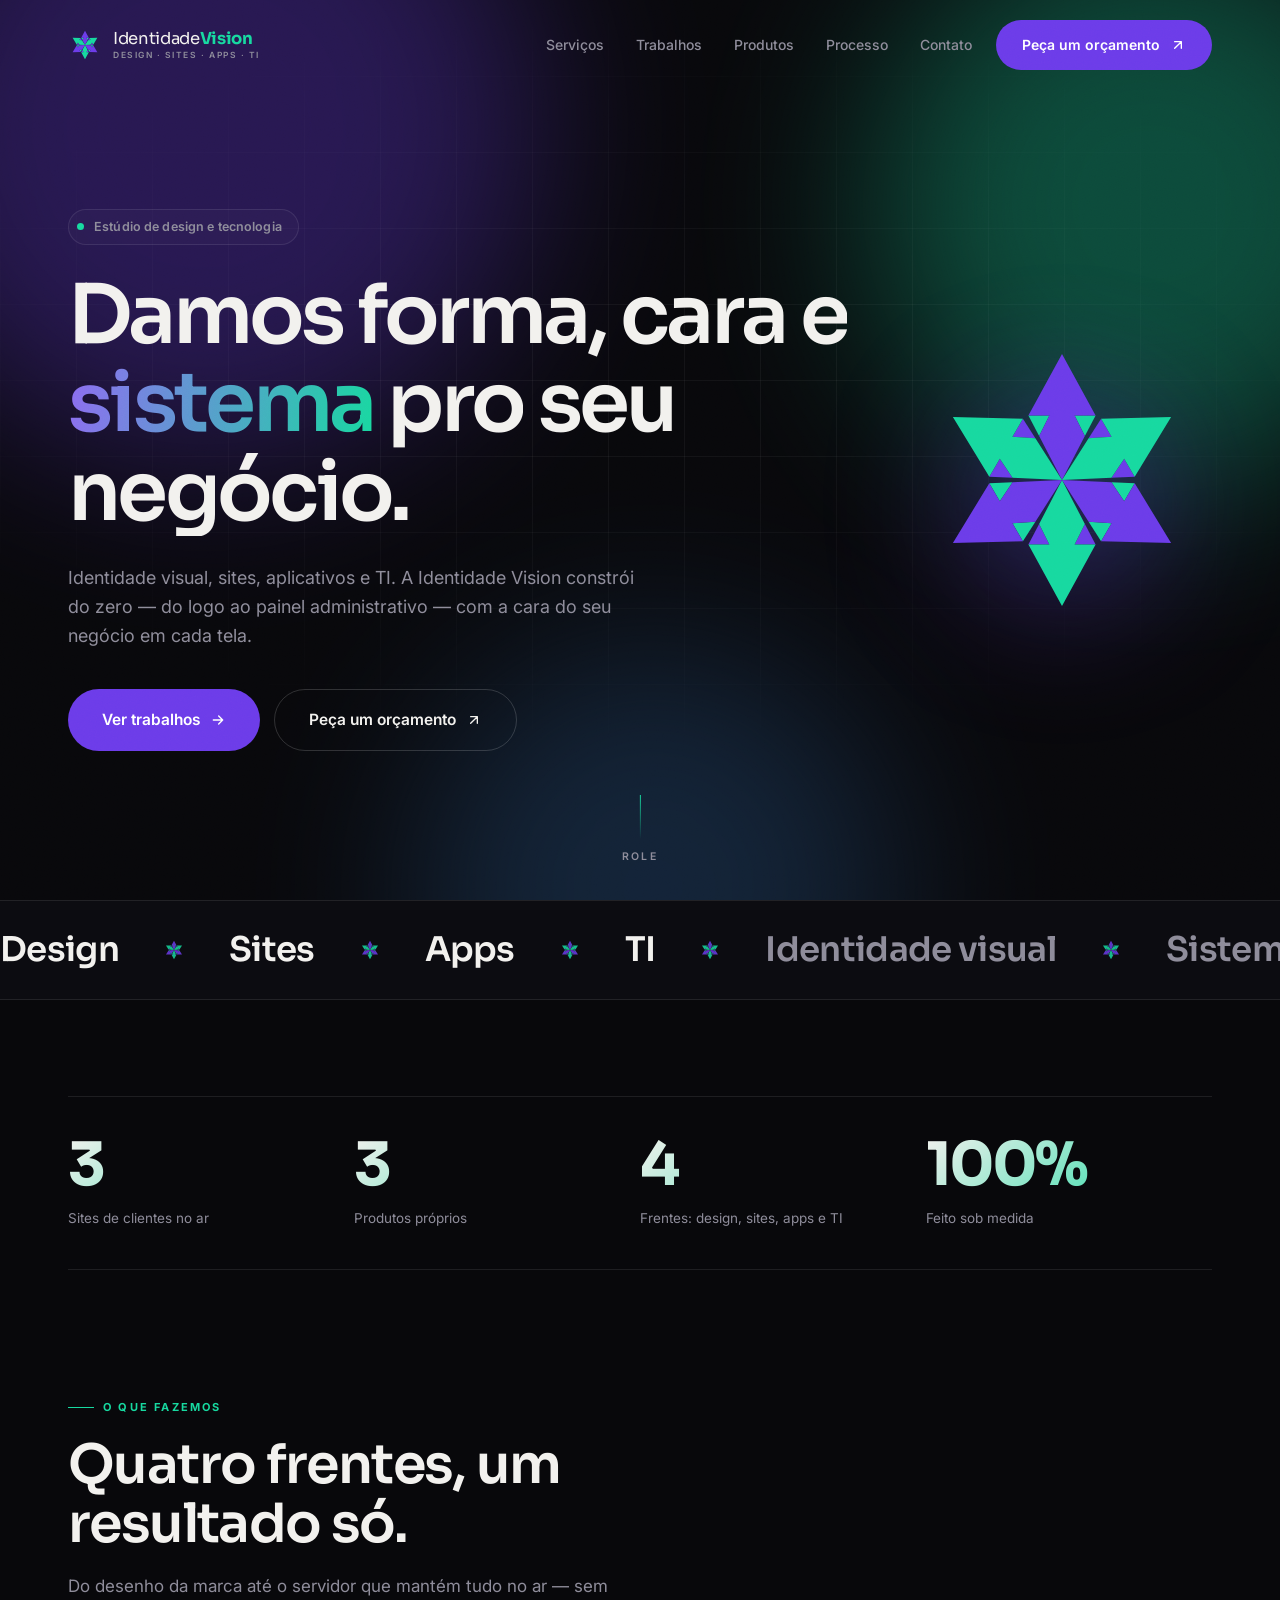
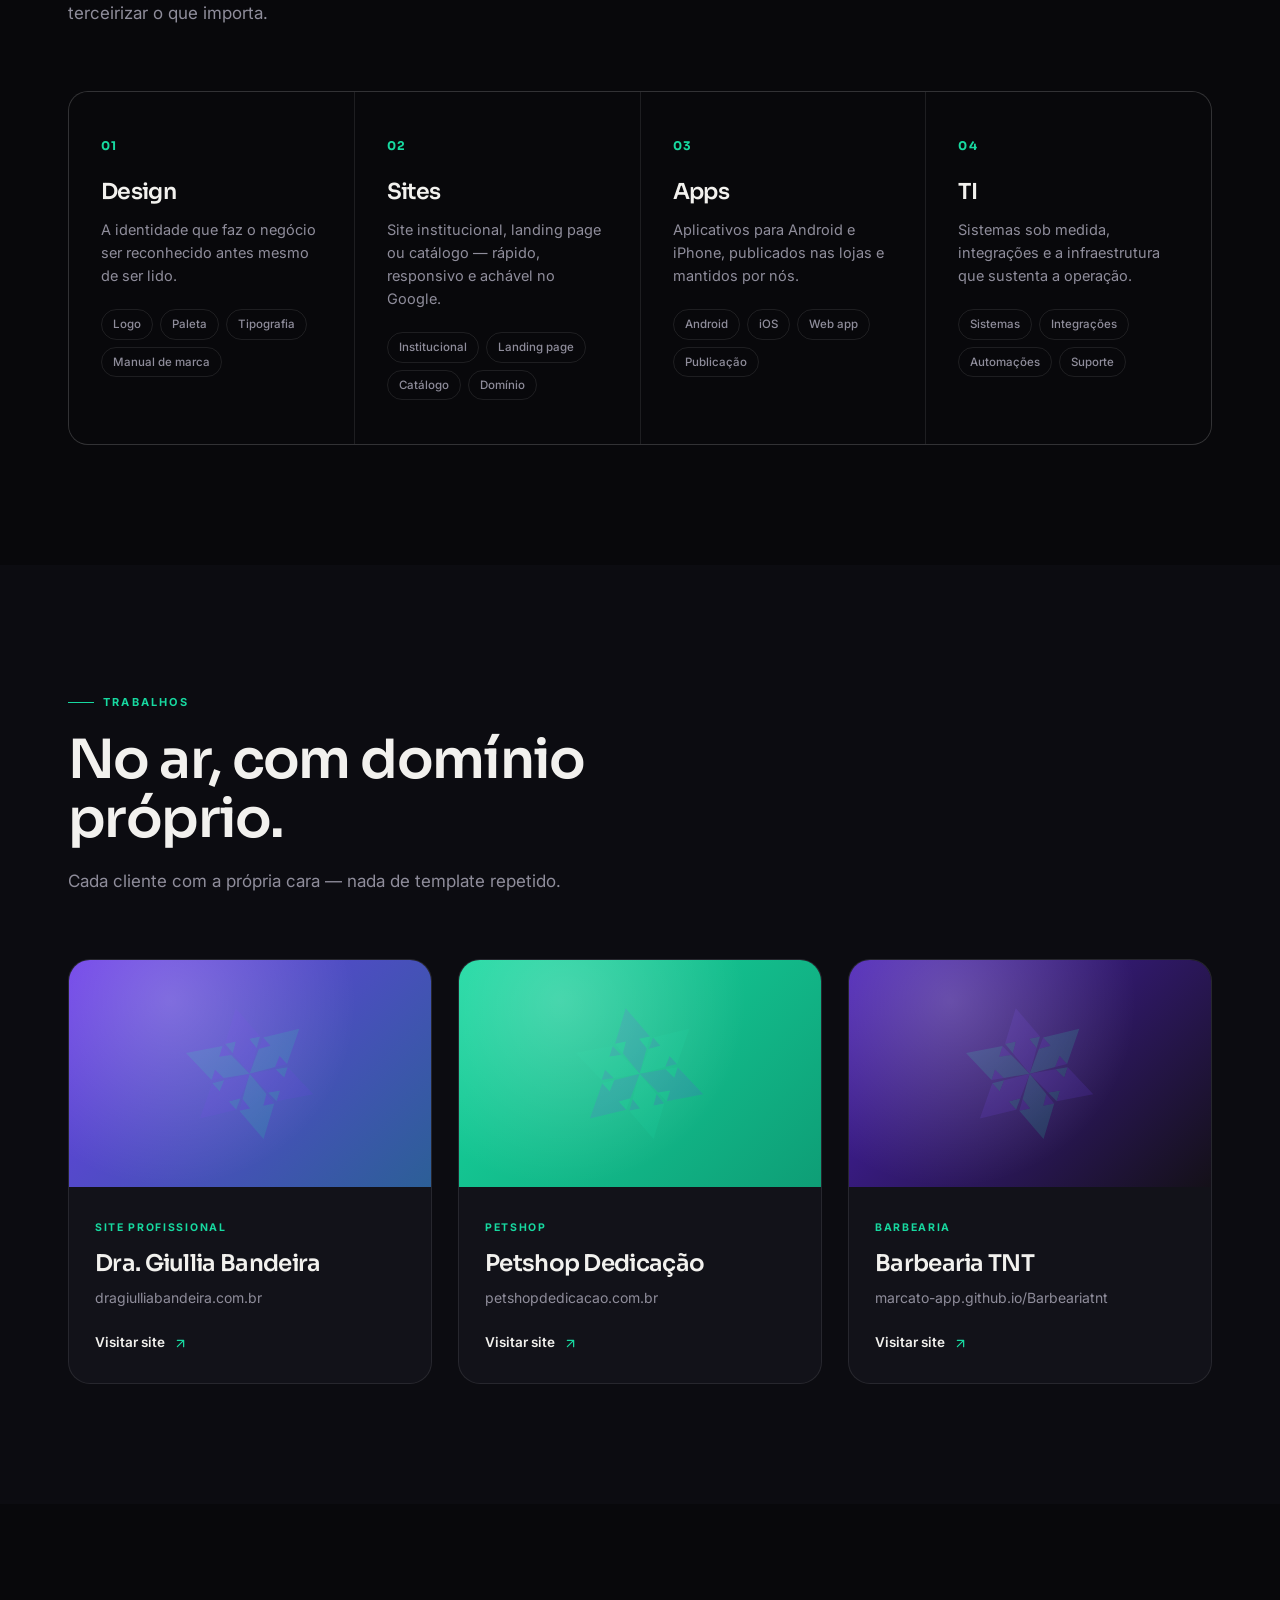
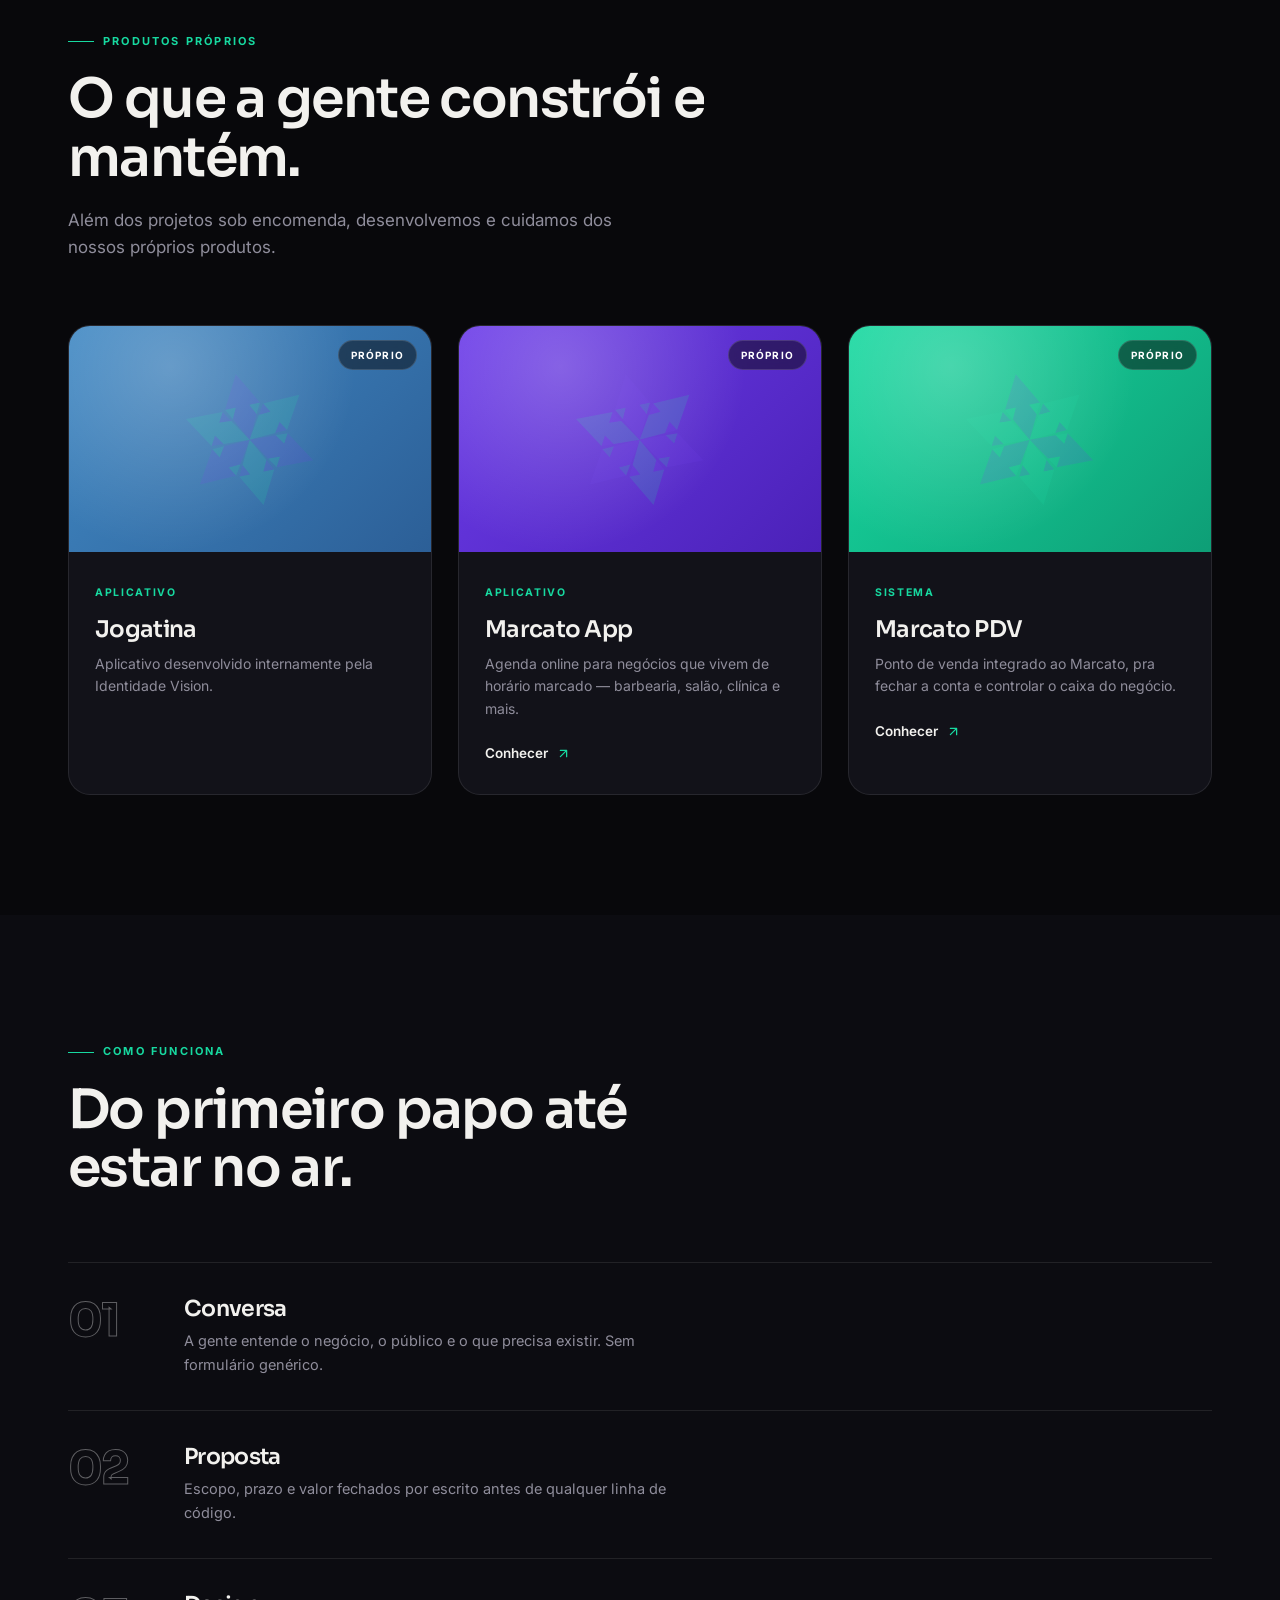
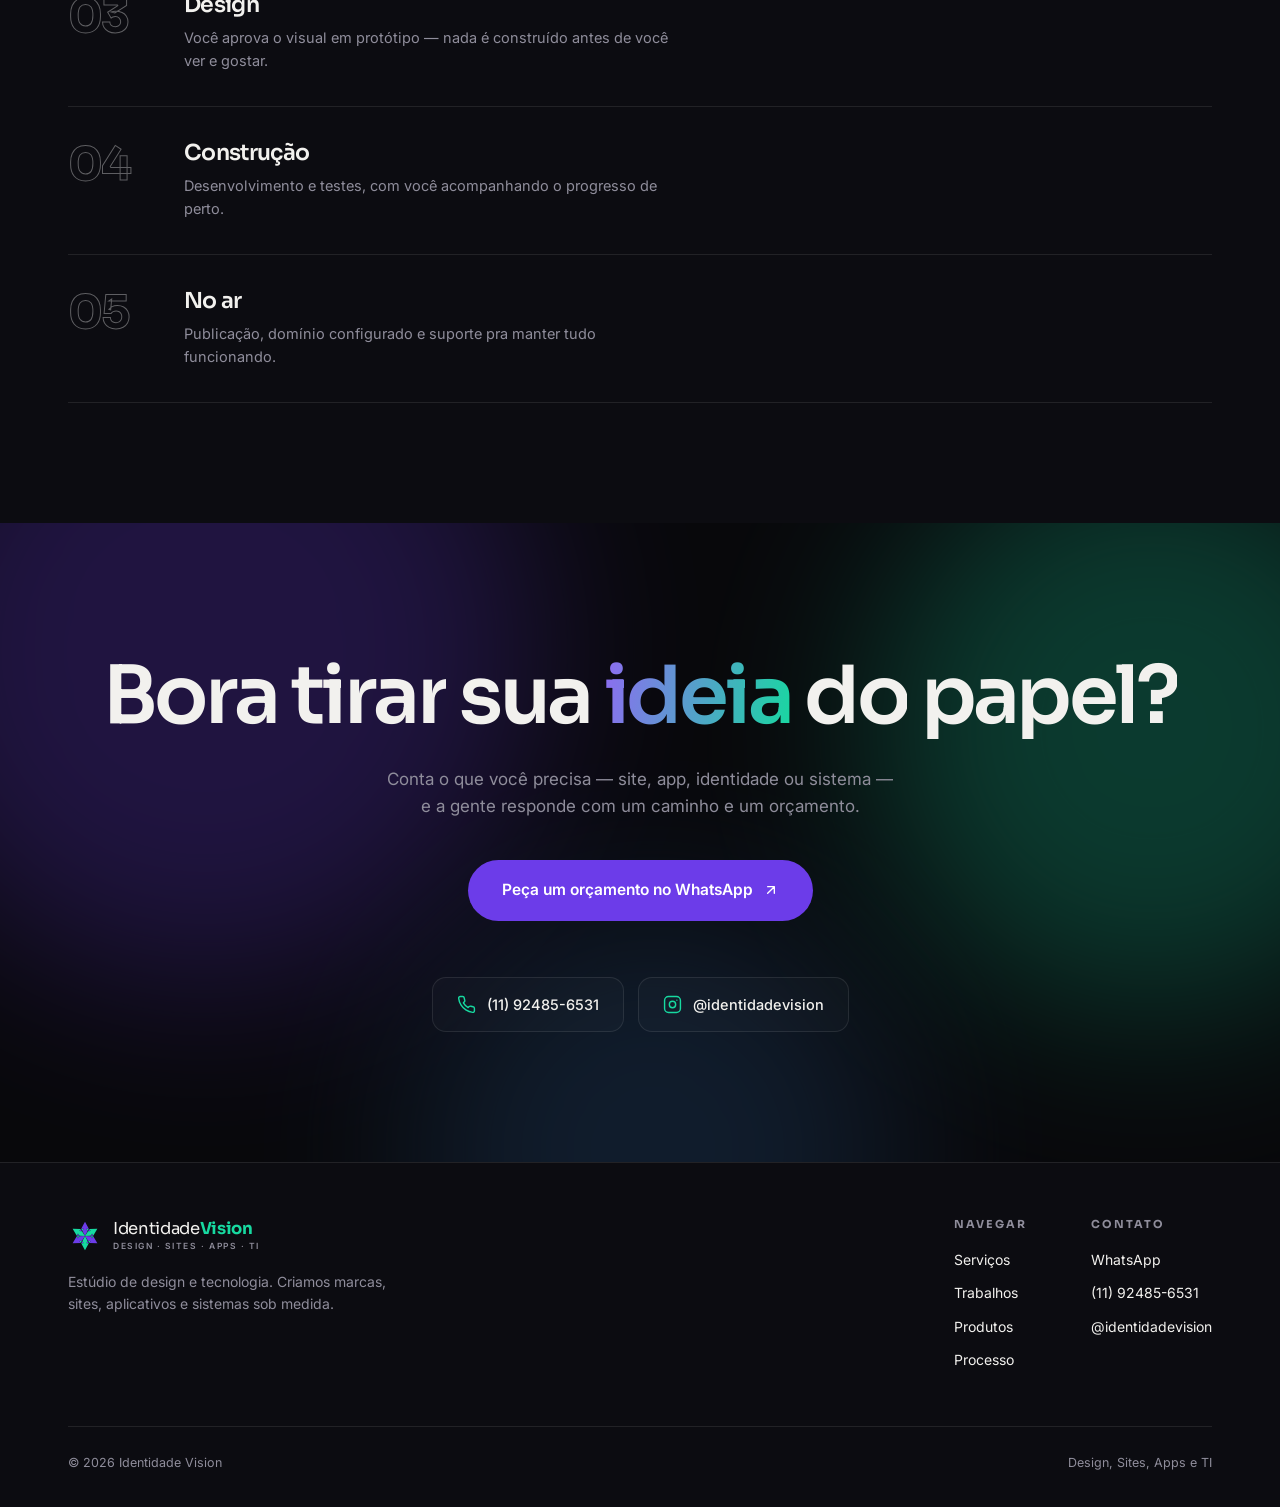
==== commit 8a7599a6: "Corrige a logo sumida: index.html autossuficiente O index.html enviado era a versao que carregava a " ====
--- a/index.html
+++ b/index.html
@@ -5,7 +5,7 @@
 <meta name="viewport" content="width=device-width, initial-scale=1.0">
 <title>Identidade Vision — Design, Sites, Apps e TI</title>
 <meta name="description" content="Estúdio de design e tecnologia. Criamos identidade visual, sites, aplicativos e sistemas sob medida — com a cara do seu negócio em cada tela.">
-<link rel="icon" href="assets/logo-identidade-vision.svg" type="image/svg+xml">
+<link rel="icon" type="image/svg+xml" href="data:image/svg+xml,%3Csvg%20xmlns%3D%22http%3A%2F%2Fwww.w3.org%2F2000%2Fsvg%22%20viewBox%3D%220%200%20100%20100%22%3E%3Cg%3E%3Cpolygon%20points%3D%2242.38%2C35.36%2038.80%2C28.49%2045.79%2C28.49%22%20fill%3D%22%2317D9A0%22%2F%3E%3Cpolygon%20points%3D%2257.62%2C35.36%2054.21%2C28.49%2061.20%2C28.49%22%20fill%3D%22%2317D9A0%22%2F%3E%3Cpolygon%20points%3D%2258.87%2C36.08%2063.03%2C29.55%2066.52%2C35.60%22%20fill%3D%22%236C3CE9%22%2F%3E%3Cpolygon%20points%3D%2266.48%2C49.28%2070.73%2C42.89%2074.23%2C48.94%22%20fill%3D%22%236C3CE9%22%2F%3E%3Cpolygon%20points%3D%2266.48%2C50.72%2074.23%2C51.06%2070.73%2C57.11%22%20fill%3D%22%2317D9A0%22%2F%3E%3Cpolygon%20points%3D%2258.87%2C63.92%2066.52%2C64.40%2063.03%2C70.45%22%20fill%3D%22%2317D9A0%22%2F%3E%3Cpolygon%20points%3D%2257.62%2C64.64%2061.20%2C71.51%2054.21%2C71.51%22%20fill%3D%22%236C3CE9%22%2F%3E%3Cpolygon%20points%3D%2242.38%2C64.64%2045.79%2C71.51%2038.80%2C71.51%22%20fill%3D%22%236C3CE9%22%2F%3E%3Cpolygon%20points%3D%2241.13%2C63.92%2036.97%2C70.45%2033.48%2C64.40%22%20fill%3D%22%2317D9A0%22%2F%3E%3Cpolygon%20points%3D%2233.52%2C50.72%2029.27%2C57.11%2025.77%2C51.06%22%20fill%3D%22%2317D9A0%22%2F%3E%3Cpolygon%20points%3D%2233.52%2C49.28%2025.77%2C48.94%2029.27%2C42.89%22%20fill%3D%22%236C3CE9%22%2F%3E%3Cpolygon%20points%3D%2241.13%2C36.08%2033.48%2C35.60%2036.97%2C29.55%22%20fill%3D%22%236C3CE9%22%2F%3E%3Cpolygon%20points%3D%2250.00%2C50.00%2042.38%2C35.36%2045.79%2C28.49%2038.80%2C28.49%2050.00%2C8.00%2061.20%2C28.49%2054.21%2C28.49%2057.62%2C35.36%22%20fill%3D%22%236C3CE9%22%2F%3E%3Cpolygon%20points%3D%2250.00%2C50.00%2058.87%2C36.08%2066.52%2C35.60%2063.03%2C29.55%2086.37%2C29.00%2074.23%2C48.94%2070.73%2C42.89%2066.48%2C49.28%22%20fill%3D%22%2317D9A0%22%2F%3E%3Cpolygon%20points%3D%2250.00%2C50.00%2066.48%2C50.72%2070.73%2C57.11%2074.23%2C51.06%2086.37%2C71.00%2063.03%2C70.45%2066.52%2C64.40%2058.87%2C63.92%22%20fill%3D%22%236C3CE9%22%2F%3E%3Cpolygon%20points%3D%2250.00%2C50.00%2057.62%2C64.64%2054.21%2C71.51%2061.20%2C71.51%2050.00%2C92.00%2038.80%2C71.51%2045.79%2C71.51%2042.38%2C64.64%22%20fill%3D%22%2317D9A0%22%2F%3E%3Cpolygon%20points%3D%2250.00%2C50.00%2041.13%2C63.92%2033.48%2C64.40%2036.97%2C70.45%2013.63%2C71.00%2025.77%2C51.06%2029.27%2C57.11%2033.52%2C50.72%22%20fill%3D%22%236C3CE9%22%2F%3E%3Cpolygon%20points%3D%2250.00%2C50.00%2033.52%2C49.28%2029.27%2C42.89%2025.77%2C48.94%2013.63%2C29.00%2036.97%2C29.55%2033.48%2C35.60%2041.13%2C36.08%22%20fill%3D%22%2317D9A0%22%2F%3E%3C%2Fg%3E%3C%2Fsvg%3E">
 <meta property="og:title" content="Identidade Vision — Design, Sites, Apps e TI">
 <meta property="og:description" content="Estúdio de design e tecnologia. Identidade visual, sites, aplicativos e sistemas sob medida.">
 <meta property="og:type" content="website">
@@ -69,7 +69,7 @@
   transition:opacity .7s var(--curva),visibility .7s;
 }
 .carregando.saiu{opacity:0;visibility:hidden;}
-.carregando img{width:64px;animation:girar 3s linear infinite;}
+.carregando .marca{width:64px;animation:girar 3s linear infinite;}
 @keyframes girar{to{transform:rotate(360deg);}}
 .carregando-barra{width:180px;height:2px;background:var(--linha);overflow:hidden;border-radius:2px;}
 .carregando-barra i{
@@ -118,8 +118,8 @@
 .nav.escondida{transform:translateY(-105%);}
 .nav-linha{display:flex;align-items:center;gap:24px;}
 .logo{display:flex;align-items:center;gap:11px;flex-shrink:0;}
-.logo img{width:34px;height:34px;transition:transform .6s var(--curva);}
-.logo:hover img{transform:rotate(120deg);}
+.logo .marca{width:34px;height:34px;transition:transform .6s var(--curva);}
+.logo:hover .marca{transform:rotate(120deg);}
 .logo-texto{display:flex;flex-direction:column;line-height:1;}
 .logo-nome{font-family:var(--display);font-size:16.5px;font-weight:400;letter-spacing:-.02em;}
 .logo-nome b{font-weight:700;color:var(--verde);}
@@ -250,14 +250,14 @@
 .hero-marca{width:min(30vw,300px);animation:flutuar 7s ease-in-out infinite;}
 .hero-marca svg{width:100%;height:auto;filter:drop-shadow(0 24px 70px rgba(108,60,233,.45));}
 @keyframes flutuar{0%,100%{transform:translateY(0) rotate(0);}50%{transform:translateY(-22px) rotate(6deg);}}
-/* Só opacidade aqui: mexer em transform-box/transform-origin faria o CSS
-   reinterpretar o rotate() do atributo SVG e espalhar as lâminas. */
-.hero-marca .lamina{animation:brilhar 3.4s ease-in-out infinite;}
-.hero-marca .lamina:nth-of-type(2){animation-delay:.25s;}
-.hero-marca .lamina:nth-of-type(3){animation-delay:.5s;}
-.hero-marca .lamina:nth-of-type(4){animation-delay:.75s;}
-.hero-marca .lamina:nth-of-type(5){animation-delay:1s;}
-.hero-marca .lamina:nth-of-type(6){animation-delay:1.25s;}
+/* Cada .raio é uma ponta da estrela com a lâmina do cata-vento junto;
+   piscam em sequência, dando a volta na marca. */
+.hero-marca .raio{animation:brilhar 3.4s ease-in-out infinite;}
+.hero-marca .raio:nth-of-type(2){animation-delay:.25s;}
+.hero-marca .raio:nth-of-type(3){animation-delay:.5s;}
+.hero-marca .raio:nth-of-type(4){animation-delay:.75s;}
+.hero-marca .raio:nth-of-type(5){animation-delay:1s;}
+.hero-marca .raio:nth-of-type(6){animation-delay:1.25s;}
 @keyframes brilhar{0%,100%{opacity:1;}50%{opacity:.42;}}
 .rolar{
   position:absolute;bottom:34px;left:50%;transform:translateX(-50%);
@@ -282,7 +282,7 @@
   color:var(--txt2);white-space:nowrap;
 }
 .faixa-trilho em{font-style:normal;color:var(--txt);}
-.faixa-trilho img{width:22px;height:22px;opacity:.85;flex-shrink:0;}
+.faixa-trilho .marca{width:22px;height:22px;opacity:.85;flex-shrink:0;}
 @keyframes correr{to{transform:translateX(-50%);}}
 
 /* ============================================================
@@ -350,11 +350,11 @@
   content:"";position:absolute;inset:0;
   background:radial-gradient(circle at 28% 18%,rgba(255,255,255,.22),transparent 58%);
 }
-.projeto-capa img{
+.projeto-capa .marca{
   width:44%;opacity:.16;transition:transform .8s var(--curva),opacity .5s;
   transform:rotate(-12deg);
 }
-.projeto:hover .projeto-capa img{transform:rotate(38deg) scale(1.12);opacity:.28;}
+.projeto:hover .projeto-capa .marca{transform:rotate(38deg) scale(1.12);opacity:.28;}
 .projeto-selo{
   position:absolute;top:14px;right:14px;z-index:2;
   font-size:10px;font-weight:700;letter-spacing:.12em;color:#fff;
@@ -466,6 +466,32 @@
 </head>
 <body>
 
+<svg width="0" height="0" style="position:absolute" aria-hidden="true">
+  <defs>
+    <symbol id="marca" viewBox="0 0 100 100">
+      <polygon points="42.38,35.36 38.80,28.49 45.79,28.49" fill="#17D9A0"/>
+      <polygon points="57.62,35.36 54.21,28.49 61.20,28.49" fill="#17D9A0"/>
+      <polygon points="58.87,36.08 63.03,29.55 66.52,35.60" fill="#6C3CE9"/>
+      <polygon points="66.48,49.28 70.73,42.89 74.23,48.94" fill="#6C3CE9"/>
+      <polygon points="66.48,50.72 74.23,51.06 70.73,57.11" fill="#17D9A0"/>
+      <polygon points="58.87,63.92 66.52,64.40 63.03,70.45" fill="#17D9A0"/>
+      <polygon points="57.62,64.64 61.20,71.51 54.21,71.51" fill="#6C3CE9"/>
+      <polygon points="42.38,64.64 45.79,71.51 38.80,71.51" fill="#6C3CE9"/>
+      <polygon points="41.13,63.92 36.97,70.45 33.48,64.40" fill="#17D9A0"/>
+      <polygon points="33.52,50.72 29.27,57.11 25.77,51.06" fill="#17D9A0"/>
+      <polygon points="33.52,49.28 25.77,48.94 29.27,42.89" fill="#6C3CE9"/>
+      <polygon points="41.13,36.08 33.48,35.60 36.97,29.55" fill="#6C3CE9"/>
+      <polygon points="50.00,50.00 42.38,35.36 45.79,28.49 38.80,28.49 50.00,8.00 61.20,28.49 54.21,28.49 57.62,35.36" fill="#6C3CE9"/>
+      <polygon points="50.00,50.00 58.87,36.08 66.52,35.60 63.03,29.55 86.37,29.00 74.23,48.94 70.73,42.89 66.48,49.28" fill="#17D9A0"/>
+      <polygon points="50.00,50.00 66.48,50.72 70.73,57.11 74.23,51.06 86.37,71.00 63.03,70.45 66.52,64.40 58.87,63.92" fill="#6C3CE9"/>
+      <polygon points="50.00,50.00 57.62,64.64 54.21,71.51 61.20,71.51 50.00,92.00 38.80,71.51 45.79,71.51 42.38,64.64" fill="#17D9A0"/>
+      <polygon points="50.00,50.00 41.13,63.92 33.48,64.40 36.97,70.45 13.63,71.00 25.77,51.06 29.27,57.11 33.52,50.72" fill="#6C3CE9"/>
+      <polygon points="50.00,50.00 33.52,49.28 29.27,42.89 25.77,48.94 13.63,29.00 36.97,29.55 33.48,35.60 41.13,36.08" fill="#17D9A0"/>
+    </symbol>
+  </defs>
+</svg>
+
+
 <div class="grao"></div>
 <div class="progresso" id="progresso"></div>
 <div class="cursor-anel" id="cursorAnel"></div>
@@ -473,7 +499,7 @@
 
 <!-- ========== PRELOADER ========== -->
 <div class="carregando" id="carregando">
-  <img src="assets/logo-identidade-vision.svg" alt="">
+  <svg class="marca" viewBox="0 0 100 100" aria-hidden="true"><use href="#marca"/></svg>
   <div class="carregando-barra"><i></i></div>
 </div>
 
@@ -481,7 +507,7 @@
 <nav class="nav" id="nav">
   <div class="env nav-linha">
     <a href="#topo" class="logo">
-      <img src="assets/logo-identidade-vision.svg" alt="Identidade Vision">
+      <svg class="marca" viewBox="0 0 100 100" aria-hidden="true"><use href="#marca"/></svg>
       <span class="logo-texto">
         <span class="logo-nome">Identidade<b>Vision</b></span>
         <span class="logo-tag">DESIGN · SITES · APPS · TI</span>
@@ -543,31 +569,35 @@
 
     <div class="hero-marca" data-parallax="0.16">
       <svg viewBox="0 0 100 100" aria-hidden="true">
-        <defs>
-          <mask id="heroFendas" maskUnits="userSpaceOnUse" x="0" y="0" width="100" height="100">
-            <rect x="0" y="0" width="100" height="100" fill="#fff"/>
-            <g fill="#000">
-              <polygon points="50,50 76.50,51.10 76.50,48.90"/>
-              <polygon points="50,50 61.53,72.18 63.43,71.08"/>
-              <polygon points="50,50 36.57,71.08 38.47,72.18"/>
-              <polygon points="50,50 25.02,48.90 25.02,51.10"/>
-              <polygon points="50,50 38.47,27.82 36.57,28.92"/>
-              <polygon points="50,50 63.43,28.92 61.53,27.82"/>
-            </g>
-          </mask>
-        </defs>
-        <g mask="url(#heroFendas)">
-          <polygon points="50,92 13.63,29 86.37,29" fill="#17D9A0"/>
-          <polygon points="50,8 86.37,71 13.63,71" fill="#6C3CE9"/>
-          <polygon points="50,50 37.88,29 62.12,29" fill="#17D9A0"/>
-          <polygon points="50,50 74.25,50 62.12,71" fill="#17D9A0"/>
-          <polygon points="50,50 37.88,71 25.75,50" fill="#17D9A0"/>
-          <path class="lamina" d="M50,50 L41.75,35.71 L50,20 L58.25,35.71 Z" fill="#6C3CE9"/>
-          <path class="lamina" d="M50,50 L41.75,35.71 L50,20 L58.25,35.71 Z" fill="#17D9A0" transform="rotate(60 50 50)"/>
-          <path class="lamina" d="M50,50 L41.75,35.71 L50,20 L58.25,35.71 Z" fill="#6C3CE9" transform="rotate(120 50 50)"/>
-          <path class="lamina" d="M50,50 L41.75,35.71 L50,20 L58.25,35.71 Z" fill="#17D9A0" transform="rotate(180 50 50)"/>
-          <path class="lamina" d="M50,50 L41.75,35.71 L50,20 L58.25,35.71 Z" fill="#6C3CE9" transform="rotate(240 50 50)"/>
-          <path class="lamina" d="M50,50 L41.75,35.71 L50,20 L58.25,35.71 Z" fill="#17D9A0" transform="rotate(300 50 50)"/>
+        <g class="raio">
+          <polygon points="42.38,35.36 38.80,28.49 45.79,28.49" fill="#17D9A0"/>
+          <polygon points="57.62,35.36 54.21,28.49 61.20,28.49" fill="#17D9A0"/>
+          <polygon points="50.00,50.00 42.38,35.36 45.79,28.49 38.80,28.49 50.00,8.00 61.20,28.49 54.21,28.49 57.62,35.36" fill="#6C3CE9"/>
+        </g>
+        <g class="raio">
+          <polygon points="58.87,36.08 63.03,29.55 66.52,35.60" fill="#6C3CE9"/>
+          <polygon points="66.48,49.28 70.73,42.89 74.23,48.94" fill="#6C3CE9"/>
+          <polygon points="50.00,50.00 58.87,36.08 66.52,35.60 63.03,29.55 86.37,29.00 74.23,48.94 70.73,42.89 66.48,49.28" fill="#17D9A0"/>
+        </g>
+        <g class="raio">
+          <polygon points="66.48,50.72 74.23,51.06 70.73,57.11" fill="#17D9A0"/>
+          <polygon points="58.87,63.92 66.52,64.40 63.03,70.45" fill="#17D9A0"/>
+          <polygon points="50.00,50.00 66.48,50.72 70.73,57.11 74.23,51.06 86.37,71.00 63.03,70.45 66.52,64.40 58.87,63.92" fill="#6C3CE9"/>
+        </g>
+        <g class="raio">
+          <polygon points="57.62,64.64 61.20,71.51 54.21,71.51" fill="#6C3CE9"/>
+          <polygon points="42.38,64.64 45.79,71.51 38.80,71.51" fill="#6C3CE9"/>
+          <polygon points="50.00,50.00 57.62,64.64 54.21,71.51 61.20,71.51 50.00,92.00 38.80,71.51 45.79,71.51 42.38,64.64" fill="#17D9A0"/>
+        </g>
+        <g class="raio">
+          <polygon points="41.13,63.92 36.97,70.45 33.48,64.40" fill="#17D9A0"/>
+          <polygon points="33.52,50.72 29.27,57.11 25.77,51.06" fill="#17D9A0"/>
+          <polygon points="50.00,50.00 41.13,63.92 33.48,64.40 36.97,70.45 13.63,71.00 25.77,51.06 29.27,57.11 33.52,50.72" fill="#6C3CE9"/>
+        </g>
+        <g class="raio">
+          <polygon points="33.52,49.28 25.77,48.94 29.27,42.89" fill="#6C3CE9"/>
+          <polygon points="41.13,36.08 33.48,35.60 36.97,29.55" fill="#6C3CE9"/>
+          <polygon points="50.00,50.00 33.52,49.28 29.27,42.89 25.77,48.94 13.63,29.00 36.97,29.55 33.48,35.60 41.13,36.08" fill="#17D9A0"/>
         </g>
       </svg>
     </div>
@@ -580,20 +610,20 @@
 <div class="faixa">
   <div class="faixa-trilho">
     <span>
-      <em>Design</em> <img src="assets/logo-identidade-vision.svg" alt="">
-      <em>Sites</em> <img src="assets/logo-identidade-vision.svg" alt="">
-      <em>Apps</em> <img src="assets/logo-identidade-vision.svg" alt="">
-      <em>TI</em> <img src="assets/logo-identidade-vision.svg" alt="">
-      Identidade visual <img src="assets/logo-identidade-vision.svg" alt="">
-      Sistemas sob medida <img src="assets/logo-identidade-vision.svg" alt="">
+      <em>Design</em> <svg class="marca" viewBox="0 0 100 100" aria-hidden="true"><use href="#marca"/></svg>
+      <em>Sites</em> <svg class="marca" viewBox="0 0 100 100" aria-hidden="true"><use href="#marca"/></svg>
+      <em>Apps</em> <svg class="marca" viewBox="0 0 100 100" aria-hidden="true"><use href="#marca"/></svg>
+      <em>TI</em> <svg class="marca" viewBox="0 0 100 100" aria-hidden="true"><use href="#marca"/></svg>
+      Identidade visual <svg class="marca" viewBox="0 0 100 100" aria-hidden="true"><use href="#marca"/></svg>
+      Sistemas sob medida <svg class="marca" viewBox="0 0 100 100" aria-hidden="true"><use href="#marca"/></svg>
     </span>
     <span aria-hidden="true">
-      <em>Design</em> <img src="assets/logo-identidade-vision.svg" alt="">
-      <em>Sites</em> <img src="assets/logo-identidade-vision.svg" alt="">
-      <em>Apps</em> <img src="assets/logo-identidade-vision.svg" alt="">
-      <em>TI</em> <img src="assets/logo-identidade-vision.svg" alt="">
-      Identidade visual <img src="assets/logo-identidade-vision.svg" alt="">
-      Sistemas sob medida <img src="assets/logo-identidade-vision.svg" alt="">
+      <em>Design</em> <svg class="marca" viewBox="0 0 100 100" aria-hidden="true"><use href="#marca"/></svg>
+      <em>Sites</em> <svg class="marca" viewBox="0 0 100 100" aria-hidden="true"><use href="#marca"/></svg>
+      <em>Apps</em> <svg class="marca" viewBox="0 0 100 100" aria-hidden="true"><use href="#marca"/></svg>
+      <em>TI</em> <svg class="marca" viewBox="0 0 100 100" aria-hidden="true"><use href="#marca"/></svg>
+      Identidade visual <svg class="marca" viewBox="0 0 100 100" aria-hidden="true"><use href="#marca"/></svg>
+      Sistemas sob medida <svg class="marca" viewBox="0 0 100 100" aria-hidden="true"><use href="#marca"/></svg>
     </span>
   </div>
 </div>
@@ -658,7 +688,7 @@
     <div class="projetos">
       <a class="projeto" data-reveal data-tilt href="https://www.dragiulliabandeira.com.br" target="_blank" rel="noopener">
         <div class="projeto-capa" style="background:linear-gradient(135deg,#6C3CE9,#2C5F97)">
-          <img src="assets/logo-identidade-vision.svg" alt="">
+          <svg class="marca" viewBox="0 0 100 100" aria-hidden="true"><use href="#marca"/></svg>
         </div>
         <div class="projeto-corpo">
           <span class="projeto-tipo">SITE PROFISSIONAL</span>
@@ -671,7 +701,7 @@
       </a>
       <a class="projeto" data-reveal data-tilt href="https://www.petshopdedicacao.com.br" target="_blank" rel="noopener">
         <div class="projeto-capa" style="background:linear-gradient(135deg,#17D9A0,#0E9E76)">
-          <img src="assets/logo-identidade-vision.svg" alt="">
+          <svg class="marca" viewBox="0 0 100 100" aria-hidden="true"><use href="#marca"/></svg>
         </div>
         <div class="projeto-corpo">
           <span class="projeto-tipo">PETSHOP</span>
@@ -684,7 +714,7 @@
       </a>
       <a class="projeto" data-reveal data-tilt href="https://marcato-app.github.io/Barbeariatnt/barbearia-tnt.html" target="_blank" rel="noopener">
         <div class="projeto-capa" style="background:linear-gradient(135deg,#4B21B8,#141018)">
-          <img src="assets/logo-identidade-vision.svg" alt="">
+          <svg class="marca" viewBox="0 0 100 100" aria-hidden="true"><use href="#marca"/></svg>
         </div>
         <div class="projeto-corpo">
           <span class="projeto-tipo">BARBEARIA</span>
@@ -710,7 +740,7 @@
     <div class="projetos">
       <div class="projeto" data-reveal data-tilt>
         <div class="projeto-capa" style="background:linear-gradient(135deg,#4189C4,#2C5F97)">
-          <img src="assets/logo-identidade-vision.svg" alt="">
+          <svg class="marca" viewBox="0 0 100 100" aria-hidden="true"><use href="#marca"/></svg>
           <span class="projeto-selo">PRÓPRIO</span>
         </div>
         <div class="projeto-corpo">
@@ -721,7 +751,7 @@
       </div>
       <a class="projeto" data-reveal data-tilt href="/">
         <div class="projeto-capa" style="background:linear-gradient(135deg,#6C3CE9,#4B21B8)">
-          <img src="assets/logo-identidade-vision.svg" alt="">
+          <svg class="marca" viewBox="0 0 100 100" aria-hidden="true"><use href="#marca"/></svg>
           <span class="projeto-selo">PRÓPRIO</span>
         </div>
         <div class="projeto-corpo">
@@ -735,7 +765,7 @@
       </a>
       <a class="projeto" data-reveal data-tilt href="/">
         <div class="projeto-capa" style="background:linear-gradient(135deg,#17D9A0,#0E9E76)">
-          <img src="assets/logo-identidade-vision.svg" alt="">
+          <svg class="marca" viewBox="0 0 100 100" aria-hidden="true"><use href="#marca"/></svg>
           <span class="projeto-selo">PRÓPRIO</span>
         </div>
         <div class="projeto-corpo">
@@ -818,7 +848,7 @@
     <div class="rodape-topo">
       <div class="rodape-sobre">
         <a href="#topo" class="logo">
-          <img src="assets/logo-identidade-vision.svg" alt="Identidade Vision">
+          <svg class="marca" viewBox="0 0 100 100" aria-hidden="true"><use href="#marca"/></svg>
           <span class="logo-texto">
             <span class="logo-nome">Identidade<b>Vision</b></span>
             <span class="logo-tag">DESIGN · SITES · APPS · TI</span>
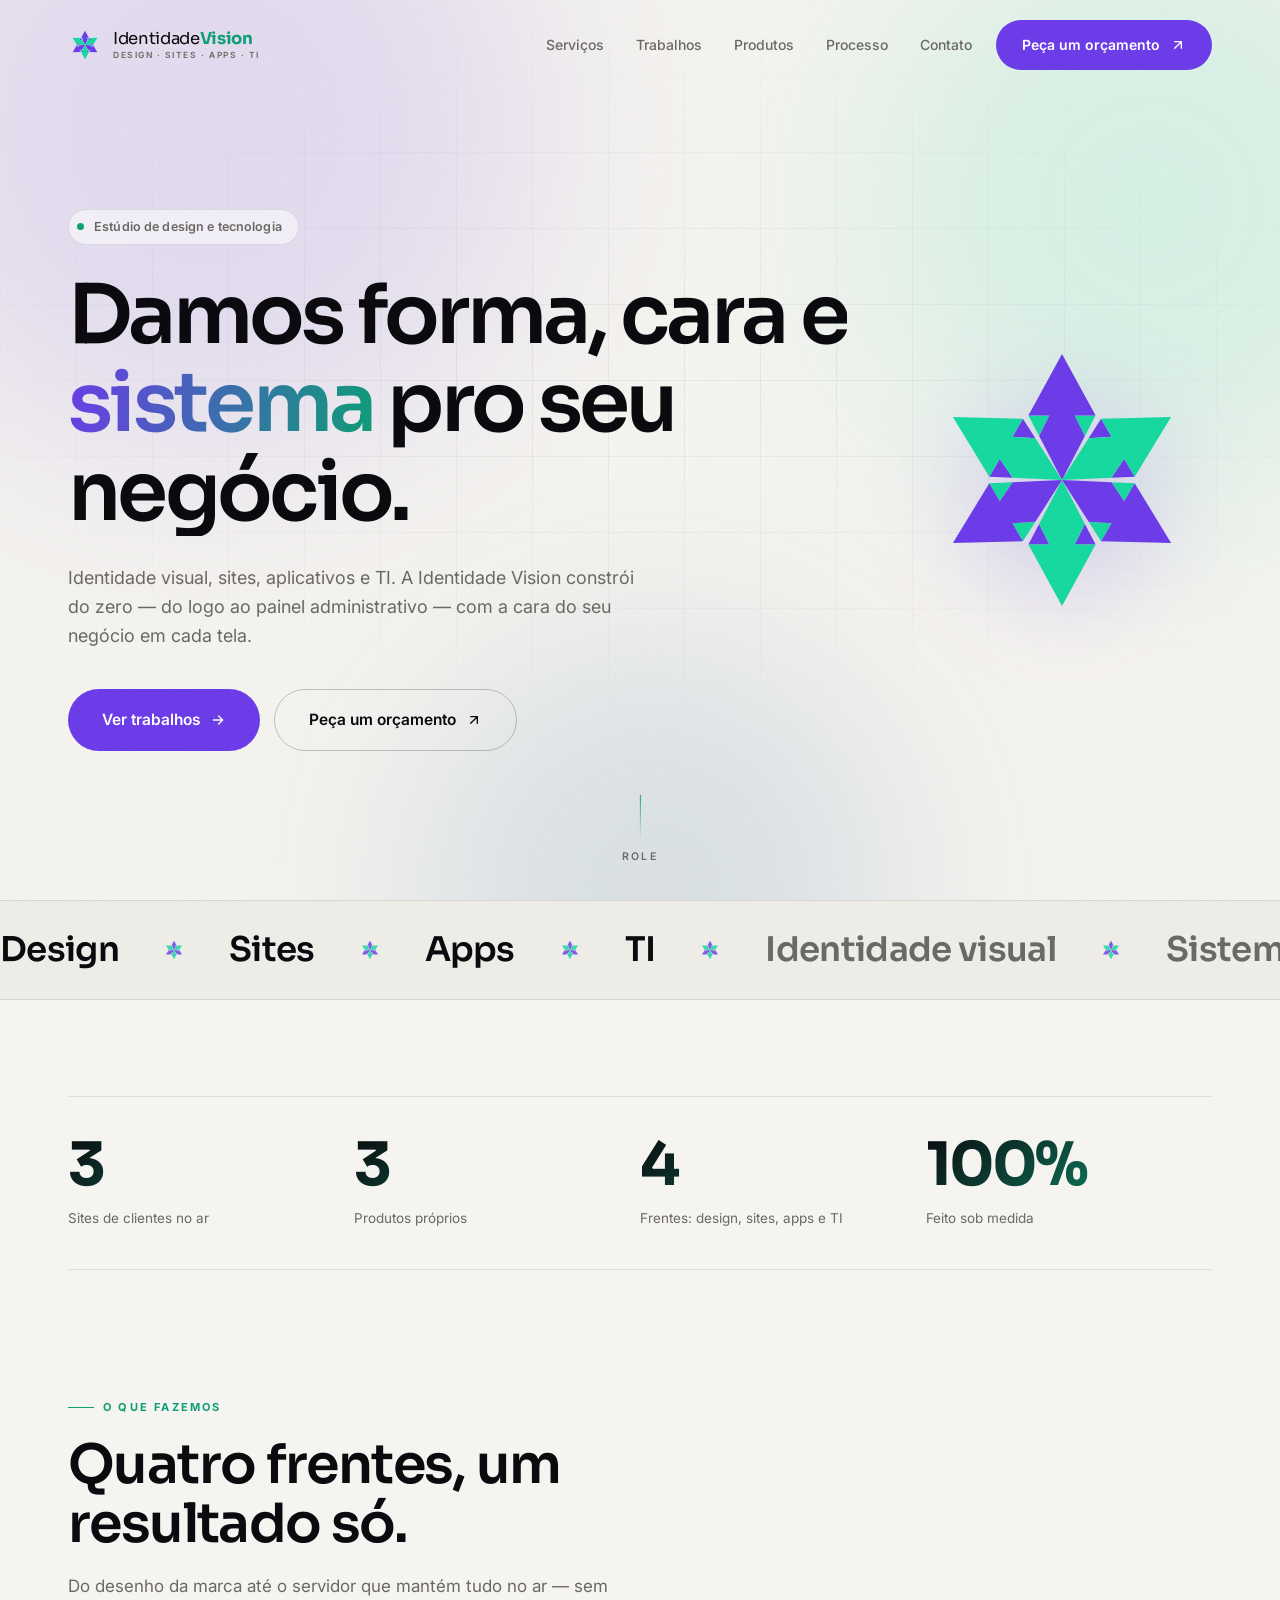
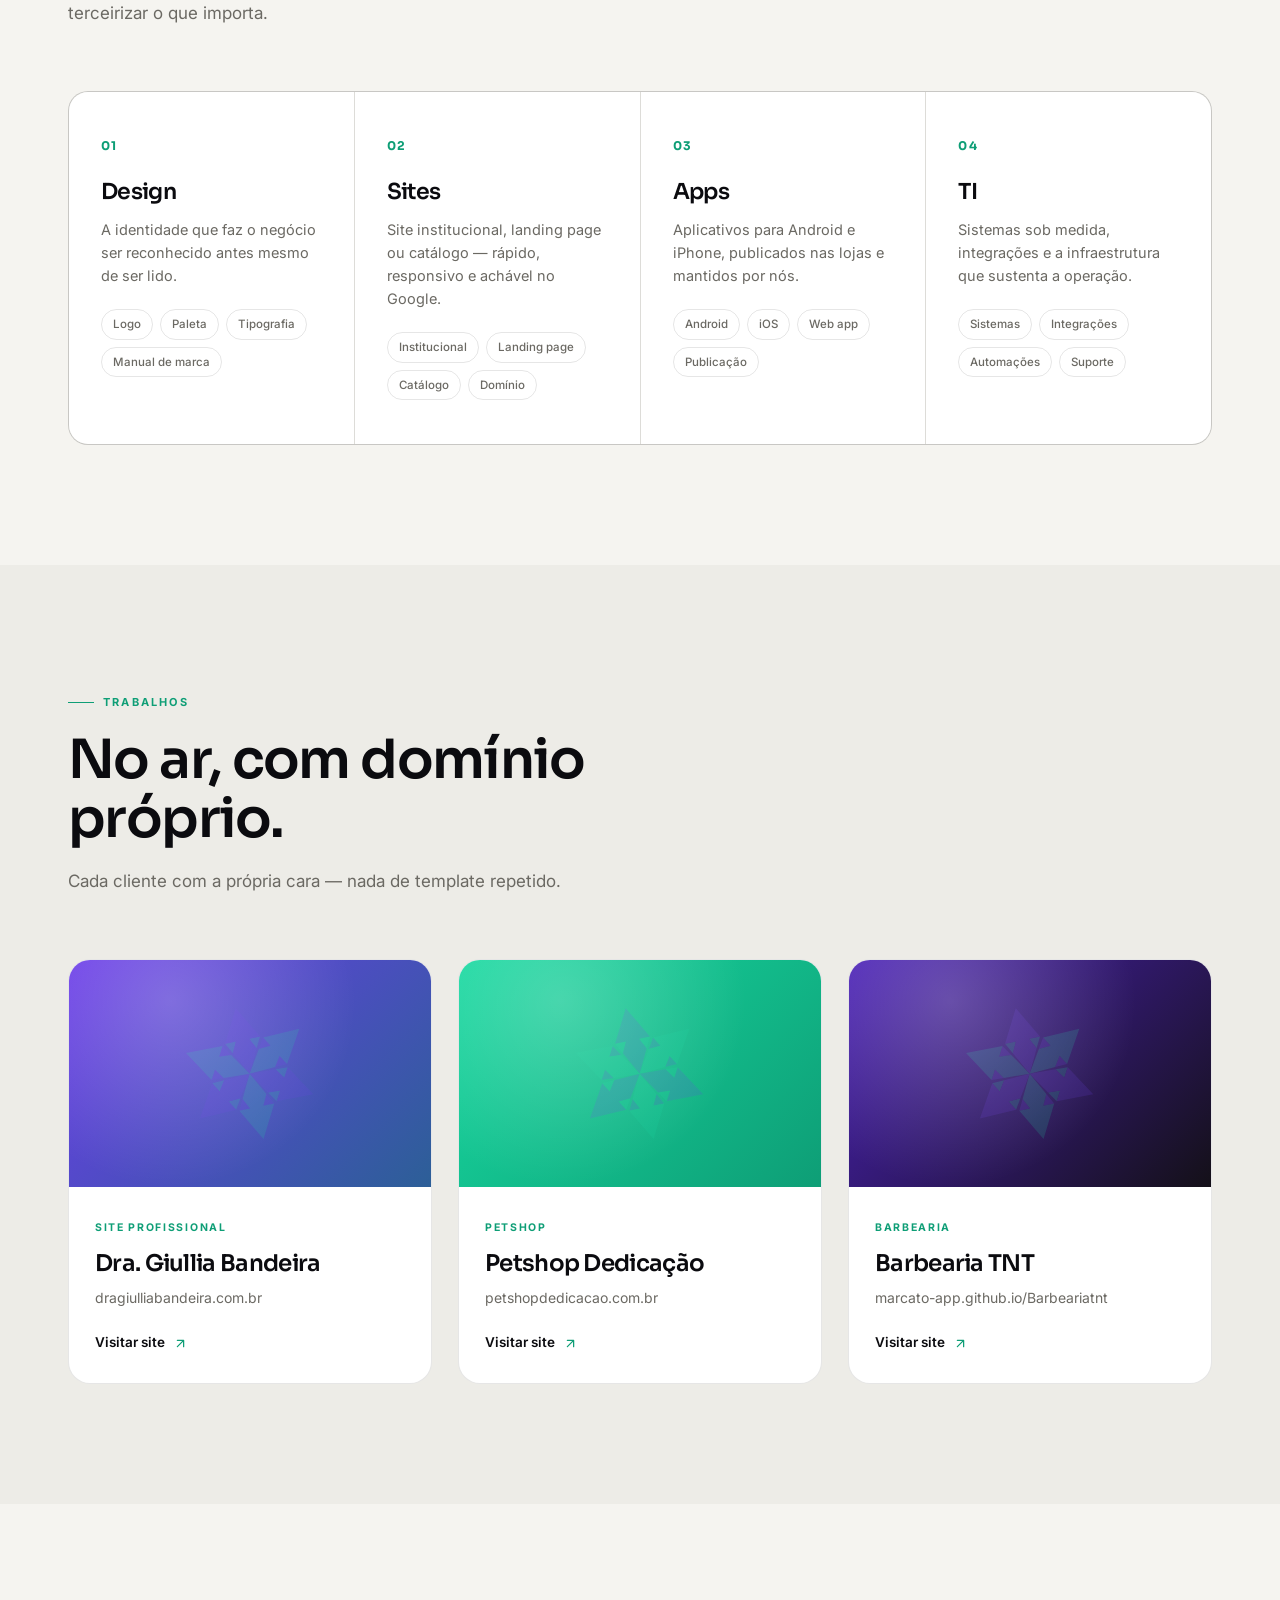
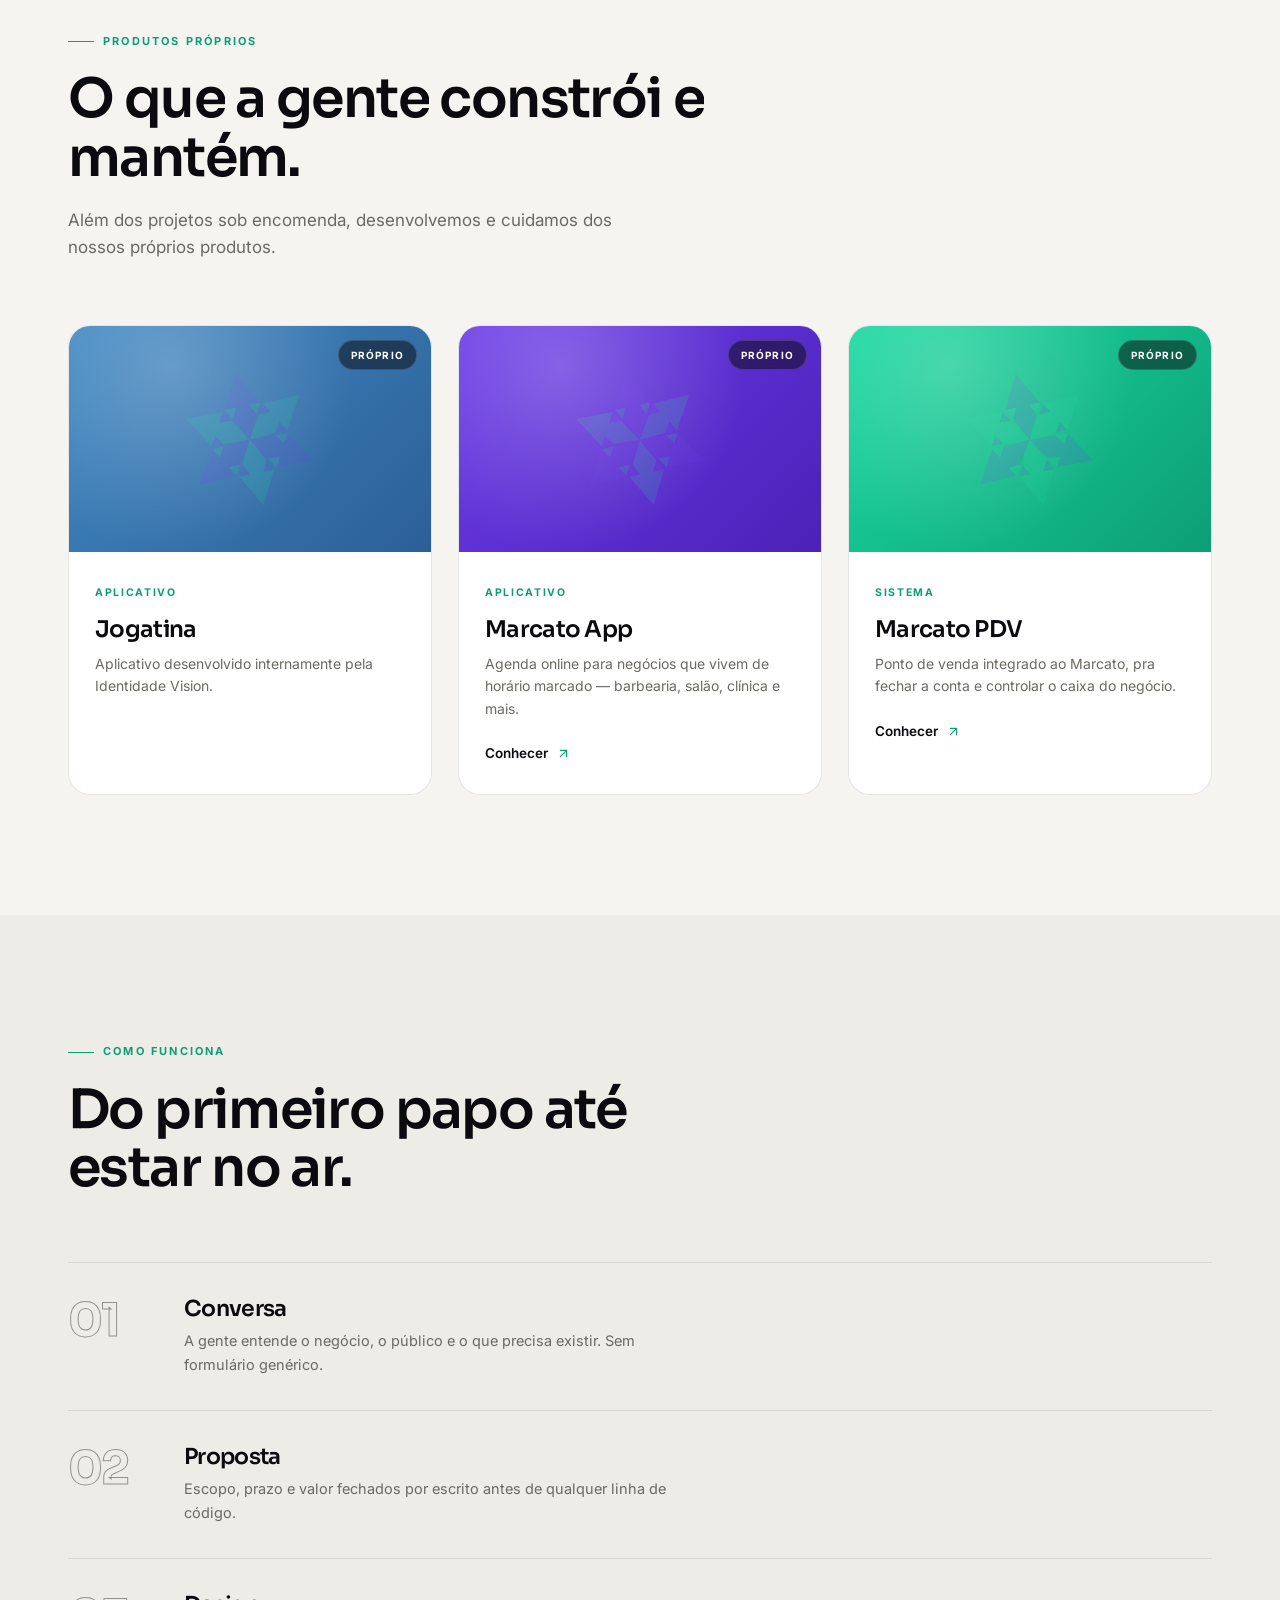
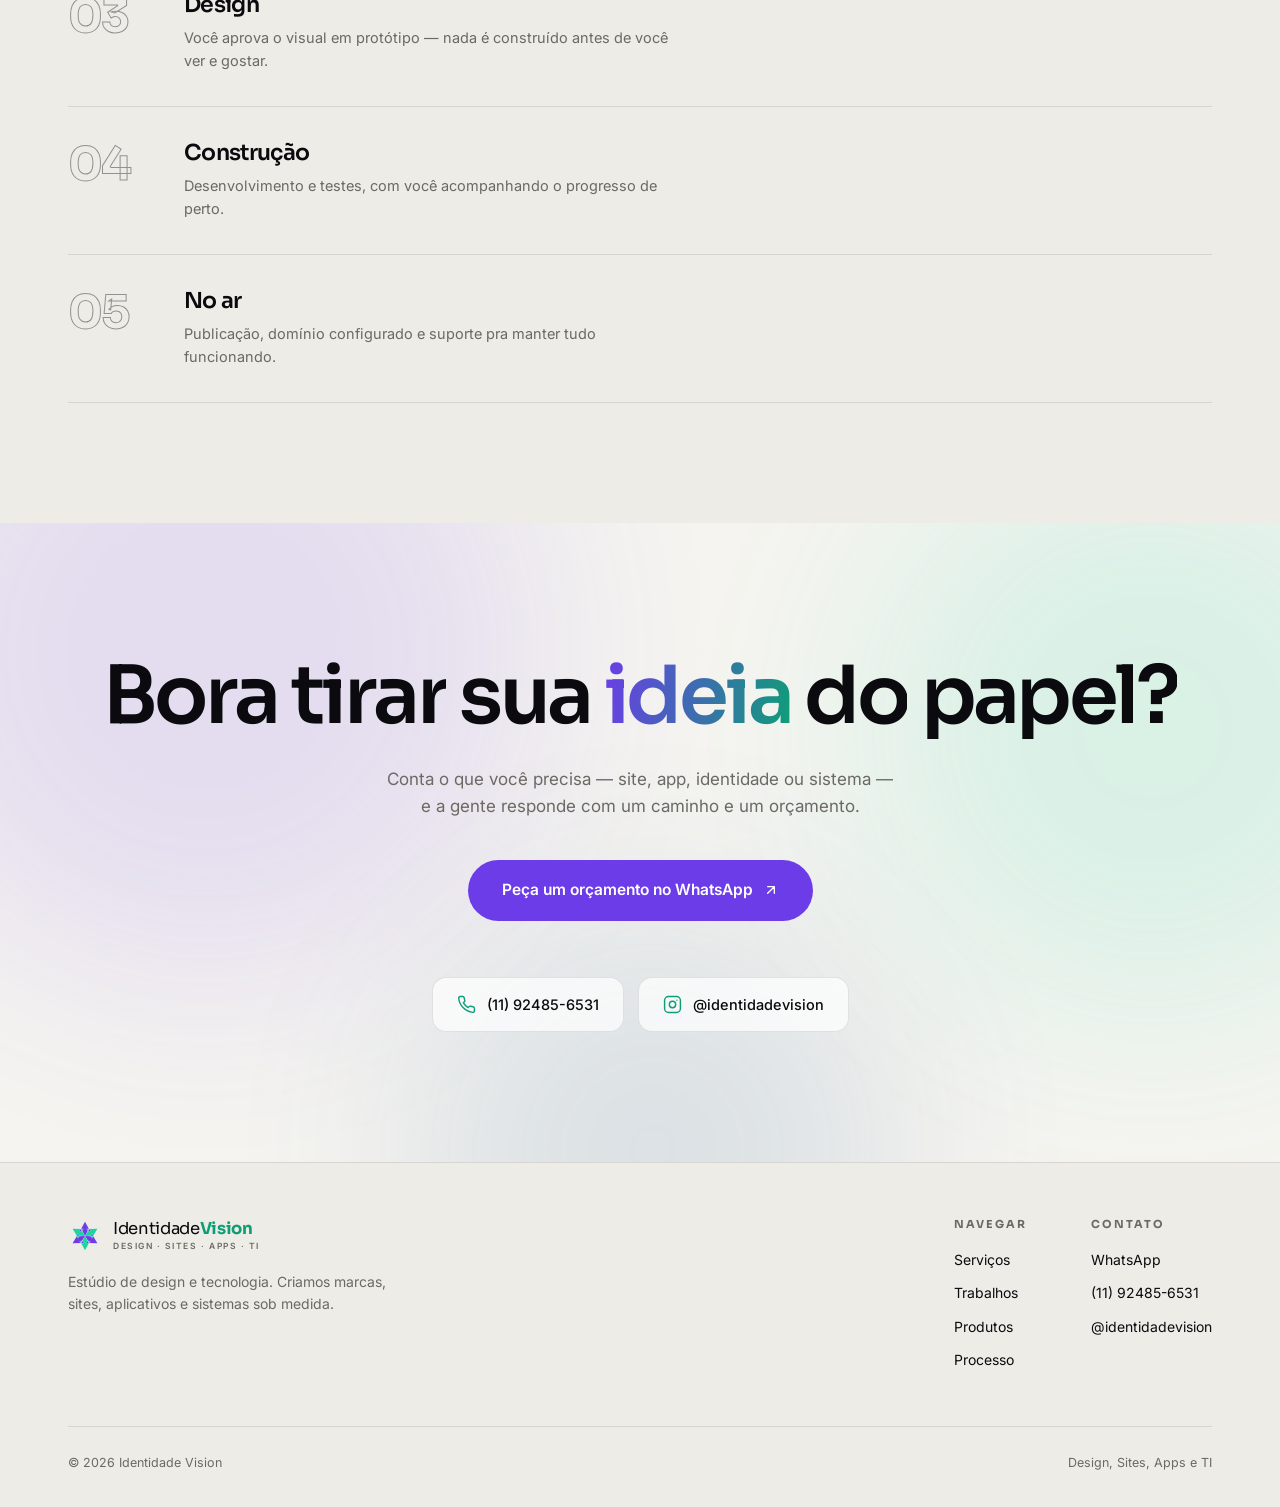
==== commit 20b8d9a8: "Volta o site pro tema claro creme Troca a paleta escura pelo creme #F5F4F0 da marca, mantendo logo o" ====
--- a/index.html
+++ b/index.html
@@ -17,17 +17,18 @@
    BASE
    ============================================================ */
 :root{
-  --bg:#08080B;
-  --bg2:#0C0C11;
-  --sup:#121219;
-  --sup2:#17171F;
-  --linha:rgba(255,255,255,.09);
-  --linha-forte:rgba(255,255,255,.16);
-  --txt:#F2F1EE;
-  --txt2:#8F8D9B;
+  --bg:#F5F4F0;          /* creme da marca */
+  --bg2:#EDECE7;         /* faixa alternada */
+  --sup:#FFFFFF;         /* cartoes */
+  --sup2:#FAFAF9;
+  --linha:rgba(11,11,15,.10);
+  --linha-forte:rgba(11,11,15,.22);
+  --txt:#0B0B0F;
+  --txt2:#6B6963;
   --roxo:#6C3CE9;
   --roxo-luz:#8F6BF2;
-  --verde:#17D9A0;
+  --verde:#17D9A0;       /* so pra area grande: aurora, botao do zap */
+  --acento:#0E9E76;      /* verde escuro: texto, tracos e icones no claro */
   --verde-luz:#5CEBC2;
   --display:'Sora',system-ui,sans-serif;
   --corpo:'Inter',system-ui,sans-serif;
@@ -56,7 +57,7 @@
 
 /* Grão sobre tudo */
 .grao{
-  position:fixed;inset:0;z-index:9998;pointer-events:none;opacity:.05;mix-blend-mode:overlay;
+  position:fixed;inset:0;z-index:9998;pointer-events:none;opacity:.04;mix-blend-mode:multiply;
   background-image:url("data:image/svg+xml,%3Csvg xmlns='http://www.w3.org/2000/svg' width='300' height='300'%3E%3Cfilter id='n'%3E%3CfeTurbulence type='fractalNoise' baseFrequency='.85' numOctaves='4' stitchTiles='stitch'/%3E%3C/filter%3E%3Crect width='300' height='300' filter='url(%23n)'/%3E%3C/svg%3E");
 }
 
@@ -74,7 +75,7 @@
 .carregando-barra{width:180px;height:2px;background:var(--linha);overflow:hidden;border-radius:2px;}
 .carregando-barra i{
   display:block;height:100%;width:100%;transform:scaleX(0);transform-origin:left;
-  background:linear-gradient(90deg,var(--roxo),var(--verde));
+  background:linear-gradient(90deg,var(--roxo),var(--acento));
   animation:encher 1.4s var(--curva) forwards;
 }
 @keyframes encher{to{transform:scaleX(1);}}
@@ -86,20 +87,20 @@
   position:fixed;top:0;left:0;z-index:9999;pointer-events:none;border-radius:50%;
   transform:translate(-50%,-50%);opacity:0;transition:opacity .3s;
 }
-.cursor-ponto{width:6px;height:6px;background:var(--verde);}
+.cursor-ponto{width:6px;height:6px;background:var(--acento);}
 .cursor-anel{
   width:34px;height:34px;border:1px solid var(--linha-forte);
   transition:width .3s var(--curva),height .3s var(--curva),border-color .3s,opacity .3s,background .3s;
 }
 body.cursor-ligado .cursor-ponto,body.cursor-ligado .cursor-anel{opacity:1;}
-body.cursor-ativo .cursor-anel{width:64px;height:64px;border-color:var(--verde);background:rgba(23,217,160,.08);}
+body.cursor-ativo .cursor-anel{width:64px;height:64px;border-color:var(--acento);background:rgba(23,217,160,.14);}
 
 /* ============================================================
    BARRA DE PROGRESSO
    ============================================================ */
 .progresso{
   position:fixed;top:0;left:0;height:2px;z-index:9997;width:100%;
-  background:linear-gradient(90deg,var(--roxo),var(--verde));
+  background:linear-gradient(90deg,var(--roxo),var(--acento));
   transform:scaleX(0);transform-origin:left;
 }
 
@@ -112,7 +113,7 @@
   border-bottom:1px solid transparent;
 }
 .nav.fixa{
-  background:rgba(8,8,11,.72);backdrop-filter:blur(16px);
+  background:rgba(245,244,240,.78);backdrop-filter:blur(16px);
   border-bottom-color:var(--linha);padding:14px 0;
 }
 .nav.escondida{transform:translateY(-105%);}
@@ -122,14 +123,14 @@
 .logo:hover .marca{transform:rotate(120deg);}
 .logo-texto{display:flex;flex-direction:column;line-height:1;}
 .logo-nome{font-family:var(--display);font-size:16.5px;font-weight:400;letter-spacing:-.02em;}
-.logo-nome b{font-weight:700;color:var(--verde);}
+.logo-nome b{font-weight:700;color:var(--acento);}
 .logo-tag{
   font-size:8.5px;font-weight:600;letter-spacing:.18em;color:var(--txt2);margin-top:4px;
 }
 .nav-menu{display:flex;gap:32px;margin-left:auto;font-size:14px;font-weight:500;color:var(--txt2);}
 .nav-menu a{position:relative;padding:4px 0;transition:color .25s;}
 .nav-menu a::after{
-  content:"";position:absolute;left:0;bottom:0;width:100%;height:1px;background:var(--verde);
+  content:"";position:absolute;left:0;bottom:0;width:100%;height:1px;background:var(--acento);
   transform:scaleX(0);transform-origin:right;transition:transform .4s var(--curva);
 }
 .nav-menu a:hover{color:var(--txt);}
@@ -176,15 +177,15 @@
   stroke-linecap:round;stroke-linejoin:round;transition:transform .35s var(--curva);}
 .btn::before{
   content:"";position:absolute;inset:0;z-index:-1;border-radius:inherit;
-  background:linear-gradient(120deg,var(--roxo),var(--verde));
+  background:linear-gradient(120deg,var(--roxo),var(--acento));
   transform:translateY(101%);transition:transform .45s var(--curva);
 }
 .btn:hover::before{transform:translateY(0);}
 .btn:hover svg{transform:translate(3px,-3px);}
 .btn-cheio{background:var(--roxo);color:#fff;}
-.btn-cheio:hover{color:#08080B;}
+.btn-cheio:hover{color:#fff;}
 .btn-vazio{border:1px solid var(--linha-forte);color:var(--txt);}
-.btn-vazio:hover{color:#08080B;border-color:transparent;}
+.btn-vazio:hover{color:#fff;border-color:transparent;}
 .btn-g{padding:18px 34px;font-size:15.5px;}
 
 /* ============================================================
@@ -208,7 +209,7 @@
 }
 .aurora{position:absolute;inset:0;z-index:-2;overflow:hidden;}
 .aurora i{
-  position:absolute;display:block;border-radius:50%;filter:blur(90px);opacity:.32;
+  position:absolute;display:block;border-radius:50%;filter:blur(100px);opacity:.13;
   animation:vagar 18s ease-in-out infinite;
 }
 .aurora i:nth-child(1){width:52vw;height:52vw;background:var(--roxo);top:-16vw;left:-10vw;}
@@ -229,10 +230,10 @@
   display:inline-flex;align-items:center;gap:10px;margin-bottom:26px;
   padding:7px 16px 7px 8px;border:1px solid var(--linha);border-radius:100px;
   font-size:12.5px;font-weight:600;color:var(--txt2);letter-spacing:.01em;
-  background:rgba(255,255,255,.02);
+  background:rgba(255,255,255,.55);
 }
 .olho b{
-  display:inline-block;width:7px;height:7px;border-radius:50%;background:var(--verde);
+  display:inline-block;width:7px;height:7px;border-radius:50%;background:var(--acento);
   box-shadow:0 0 0 0 rgba(23,217,160,.6);animation:pulsar 2.4s infinite;
 }
 @keyframes pulsar{50%{box-shadow:0 0 0 7px rgba(23,217,160,0);}}
@@ -242,13 +243,13 @@
 }
 .hero h1 em{
   font-style:normal;
-  background:linear-gradient(100deg,var(--roxo-luz),var(--verde));
+  background:linear-gradient(100deg,var(--roxo),var(--acento));
   -webkit-background-clip:text;background-clip:text;color:transparent;
 }
 .hero p{font-size:clamp(15px,1.6vw,18px);color:var(--txt2);max-width:52ch;margin-bottom:38px;}
 .hero-acoes{display:flex;gap:14px;flex-wrap:wrap;}
 .hero-marca{width:min(30vw,300px);animation:flutuar 7s ease-in-out infinite;}
-.hero-marca svg{width:100%;height:auto;filter:drop-shadow(0 24px 70px rgba(108,60,233,.45));}
+.hero-marca svg{width:100%;height:auto;filter:drop-shadow(0 18px 50px rgba(108,60,233,.22));}
 @keyframes flutuar{0%,100%{transform:translateY(0) rotate(0);}50%{transform:translateY(-22px) rotate(6deg);}}
 /* Cada .raio é uma ponta da estrela com a lâmina do cata-vento junto;
    piscam em sequência, dando a volta na marca. */
@@ -258,13 +259,13 @@
 .hero-marca .raio:nth-of-type(4){animation-delay:.75s;}
 .hero-marca .raio:nth-of-type(5){animation-delay:1s;}
 .hero-marca .raio:nth-of-type(6){animation-delay:1.25s;}
-@keyframes brilhar{0%,100%{opacity:1;}50%{opacity:.42;}}
+@keyframes brilhar{0%,100%{opacity:1;}50%{opacity:.68;}}
 .rolar{
   position:absolute;bottom:34px;left:50%;transform:translateX(-50%);
   display:flex;flex-direction:column;align-items:center;gap:10px;
   font-size:10.5px;letter-spacing:.22em;color:var(--txt2);font-weight:600;
 }
-.rolar span{display:block;width:1px;height:44px;background:linear-gradient(var(--verde),transparent);
+.rolar span{display:block;width:1px;height:44px;background:linear-gradient(var(--acento),transparent);
   animation:descer 2s ease-in-out infinite;transform-origin:top;}
 @keyframes descer{0%,100%{transform:scaleY(.35);opacity:.4;}50%{transform:scaleY(1);opacity:1;}}
 
@@ -292,9 +293,9 @@
 .secao-cabeca{margin-bottom:64px;max-width:640px;}
 .rotulo{
   display:inline-flex;align-items:center;gap:9px;margin-bottom:20px;
-  font-size:11px;font-weight:700;letter-spacing:.2em;color:var(--verde);
-}
-.rotulo::before{content:"";width:26px;height:1px;background:var(--verde);}
+  font-size:11px;font-weight:700;letter-spacing:.2em;color:var(--acento);
+}
+.rotulo::before{content:"";width:26px;height:1px;background:var(--acento);}
 .secao h2{font-size:clamp(30px,4.6vw,54px);margin-bottom:20px;}
 .secao-cabeca p{color:var(--txt2);font-size:17px;max-width:52ch;}
 
@@ -304,7 +305,7 @@
 .numero b{
   display:block;font-family:var(--display);font-size:clamp(38px,5.2vw,60px);font-weight:700;
   letter-spacing:-.05em;line-height:1;margin-bottom:10px;
-  background:linear-gradient(140deg,var(--txt),var(--verde));
+  background:linear-gradient(140deg,var(--txt),var(--acento));
   -webkit-background-clip:text;background-clip:text;color:transparent;
 }
 .numero span{font-size:13.5px;color:var(--txt2);}
@@ -313,17 +314,17 @@
 .servicos{display:grid;grid-template-columns:repeat(auto-fit,minmax(270px,1fr));gap:1px;background:var(--linha);
   border:1px solid var(--linha);border-radius:20px;overflow:hidden;}
 .servico{
-  position:relative;background:var(--bg);padding:40px 32px 44px;overflow:hidden;
+  position:relative;background:var(--sup);padding:40px 32px 44px;overflow:hidden;
   transition:background .5s var(--curva);
 }
 .servico::after{
   content:"";position:absolute;left:0;right:0;bottom:0;height:2px;
-  background:linear-gradient(90deg,var(--roxo),var(--verde));
+  background:linear-gradient(90deg,var(--roxo),var(--acento));
   transform:scaleX(0);transform-origin:left;transition:transform .6s var(--curva);
 }
-.servico:hover{background:var(--sup);}
+.servico:hover{background:var(--bg2);}
 .servico:hover::after{transform:scaleX(1);}
-.servico-n{font-family:var(--display);font-size:12px;font-weight:700;color:var(--verde);letter-spacing:.12em;}
+.servico-n{font-family:var(--display);font-size:12px;font-weight:700;color:var(--acento);letter-spacing:.12em;}
 .servico h3{font-size:22px;margin:22px 0 14px;font-weight:600;}
 .servico p{font-size:14.5px;color:var(--txt2);margin-bottom:22px;}
 .servico ul{list-style:none;display:flex;flex-wrap:wrap;gap:7px;}
@@ -341,7 +342,7 @@
   background:var(--sup);transform-style:preserve-3d;
   transition:transform .5s var(--curva),border-color .4s,box-shadow .5s var(--curva);
 }
-.projeto:hover{border-color:var(--linha-forte);box-shadow:0 30px 70px rgba(0,0,0,.5);}
+.projeto:hover{border-color:var(--linha-forte);box-shadow:0 26px 60px rgba(11,11,15,.13);}
 .projeto-capa{
   position:relative;aspect-ratio:16/10;overflow:hidden;display:flex;
   align-items:center;justify-content:center;
@@ -362,13 +363,13 @@
   backdrop-filter:blur(8px);border:1px solid rgba(255,255,255,.14);
 }
 .projeto-corpo{padding:26px 26px 28px;}
-.projeto-tipo{font-size:10.5px;font-weight:700;letter-spacing:.16em;color:var(--verde);}
+.projeto-tipo{font-size:10.5px;font-weight:700;letter-spacing:.16em;color:var(--acento);}
 .projeto h3{font-size:23px;margin:14px 0 10px;font-weight:600;}
 .projeto p{font-size:14px;color:var(--txt2);margin-bottom:20px;}
 .projeto-ir{
   display:inline-flex;align-items:center;gap:8px;font-size:13.5px;font-weight:600;color:var(--txt);
 }
-.projeto-ir svg{width:15px;height:15px;stroke:var(--verde);fill:none;stroke-width:2;
+.projeto-ir svg{width:15px;height:15px;stroke:var(--acento);fill:none;stroke-width:2;
   stroke-linecap:round;stroke-linejoin:round;transition:transform .4s var(--curva);}
 .projeto:hover .projeto-ir svg{transform:translate(4px,-4px);}
 
@@ -381,18 +382,18 @@
 .passo:last-child{border-bottom:1px solid var(--linha);}
 .passo-n{
   font-family:var(--display);font-size:clamp(30px,4vw,46px);font-weight:700;letter-spacing:-.05em;
-  color:transparent;-webkit-text-stroke:1px rgba(255,255,255,.34);line-height:1;
+  color:transparent;-webkit-text-stroke:1px rgba(11,11,15,.4);line-height:1;
   transition:color .5s,-webkit-text-stroke-color .5s;
 }
-.passo:hover .passo-n{color:var(--verde);-webkit-text-stroke-color:transparent;}
+.passo:hover .passo-n{color:var(--acento);-webkit-text-stroke-color:transparent;}
 .passo h3{font-size:22px;margin-bottom:9px;font-weight:600;}
 .passo p{color:var(--txt2);font-size:14.5px;max-width:56ch;}
 
 /* Contato */
 .contato{position:relative;text-align:center;overflow:hidden;isolation:isolate;padding:130px 0;}
-.contato .aurora i{opacity:.24;}
+.contato .aurora i{opacity:.12;}
 .contato h2{font-size:clamp(34px,7vw,80px);margin-bottom:26px;letter-spacing:-.045em;}
-.contato h2 em{font-style:normal;background:linear-gradient(100deg,var(--roxo-luz),var(--verde));
+.contato h2 em{font-style:normal;background:linear-gradient(100deg,var(--roxo),var(--acento));
   -webkit-background-clip:text;background-clip:text;color:transparent;}
 .contato>.env>p{color:var(--txt2);font-size:17px;max-width:46ch;margin:0 auto 40px;}
 .contato-acoes{display:flex;gap:14px;justify-content:center;flex-wrap:wrap;margin-bottom:56px;}
@@ -400,21 +401,22 @@
 .canal{
   display:inline-flex;align-items:center;gap:11px;padding:15px 24px;
   border:1px solid var(--linha);border-radius:14px;font-size:14.5px;font-weight:500;
-  background:rgba(255,255,255,.02);transition:border-color .35s,background .35s,transform .35s var(--curva);
-}
-.canal:hover{border-color:var(--verde);background:rgba(23,217,160,.06);transform:translateY(-3px);}
-.canal svg{width:19px;height:19px;stroke:var(--verde);fill:none;stroke-width:1.8;
+  background:rgba(255,255,255,.7);transition:border-color .35s,background .35s,transform .35s var(--curva);
+}
+.canal:hover{border-color:var(--acento);background:rgba(23,217,160,.12);transform:translateY(-3px);}
+.canal svg{width:19px;height:19px;stroke:var(--acento);fill:none;stroke-width:1.8;
   stroke-linecap:round;stroke-linejoin:round;}
 
 /* Rodapé */
 footer{border-top:1px solid var(--linha);padding:56px 0 34px;background:var(--bg2);}
+footer .logo-nome{color:var(--txt);}
 .rodape-topo{display:flex;justify-content:space-between;gap:40px;flex-wrap:wrap;margin-bottom:44px;}
 .rodape-sobre{max-width:34ch;}
 .rodape-sobre p{font-size:14px;color:var(--txt2);margin-top:18px;}
 .rodape-cols{display:flex;gap:64px;flex-wrap:wrap;}
 .rodape-col h4{font-size:11px;font-weight:700;letter-spacing:.18em;color:var(--txt2);margin-bottom:18px;}
 .rodape-col a{display:block;font-size:14px;color:var(--txt);margin-bottom:11px;transition:color .25s;}
-.rodape-col a:hover{color:var(--verde);}
+.rodape-col a:hover{color:var(--acento);}
 .rodape-fim{
   display:flex;justify-content:space-between;gap:16px;flex-wrap:wrap;
   padding-top:26px;border-top:1px solid var(--linha);font-size:12.5px;color:var(--txt2);
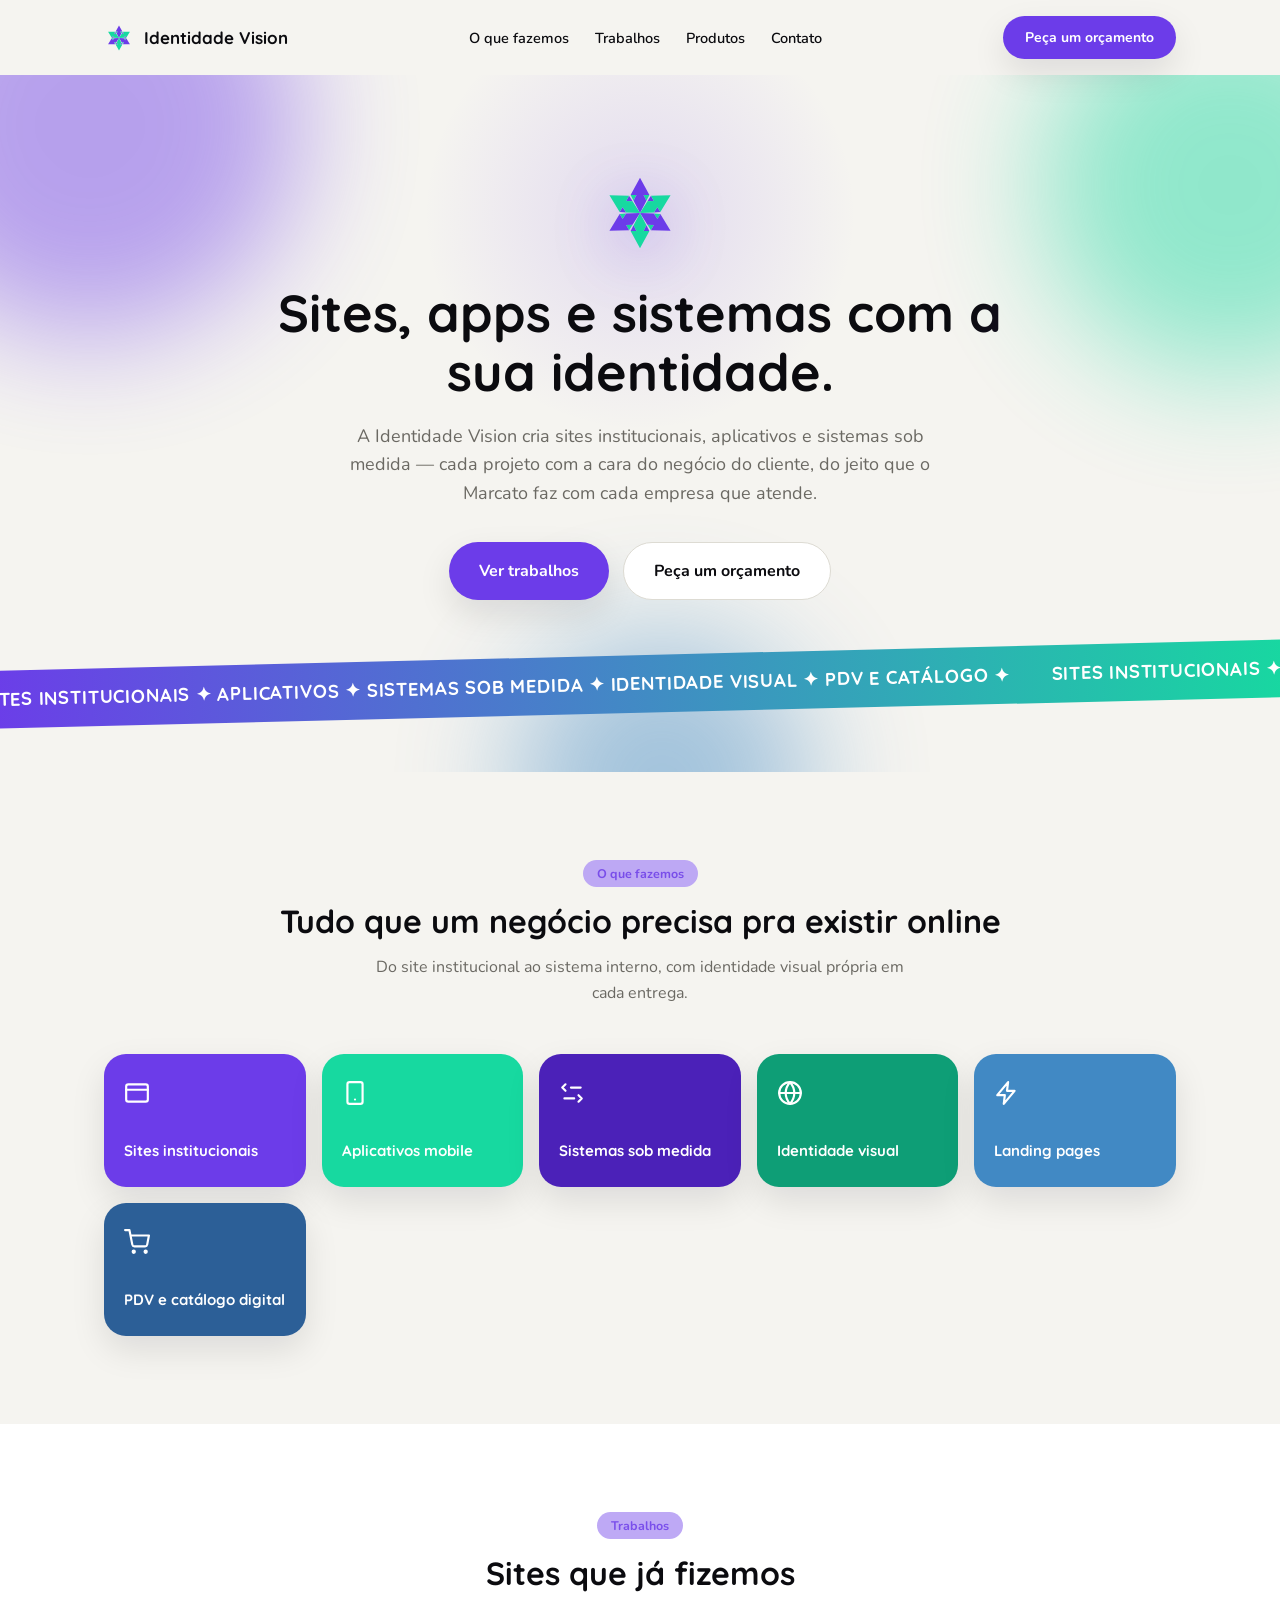
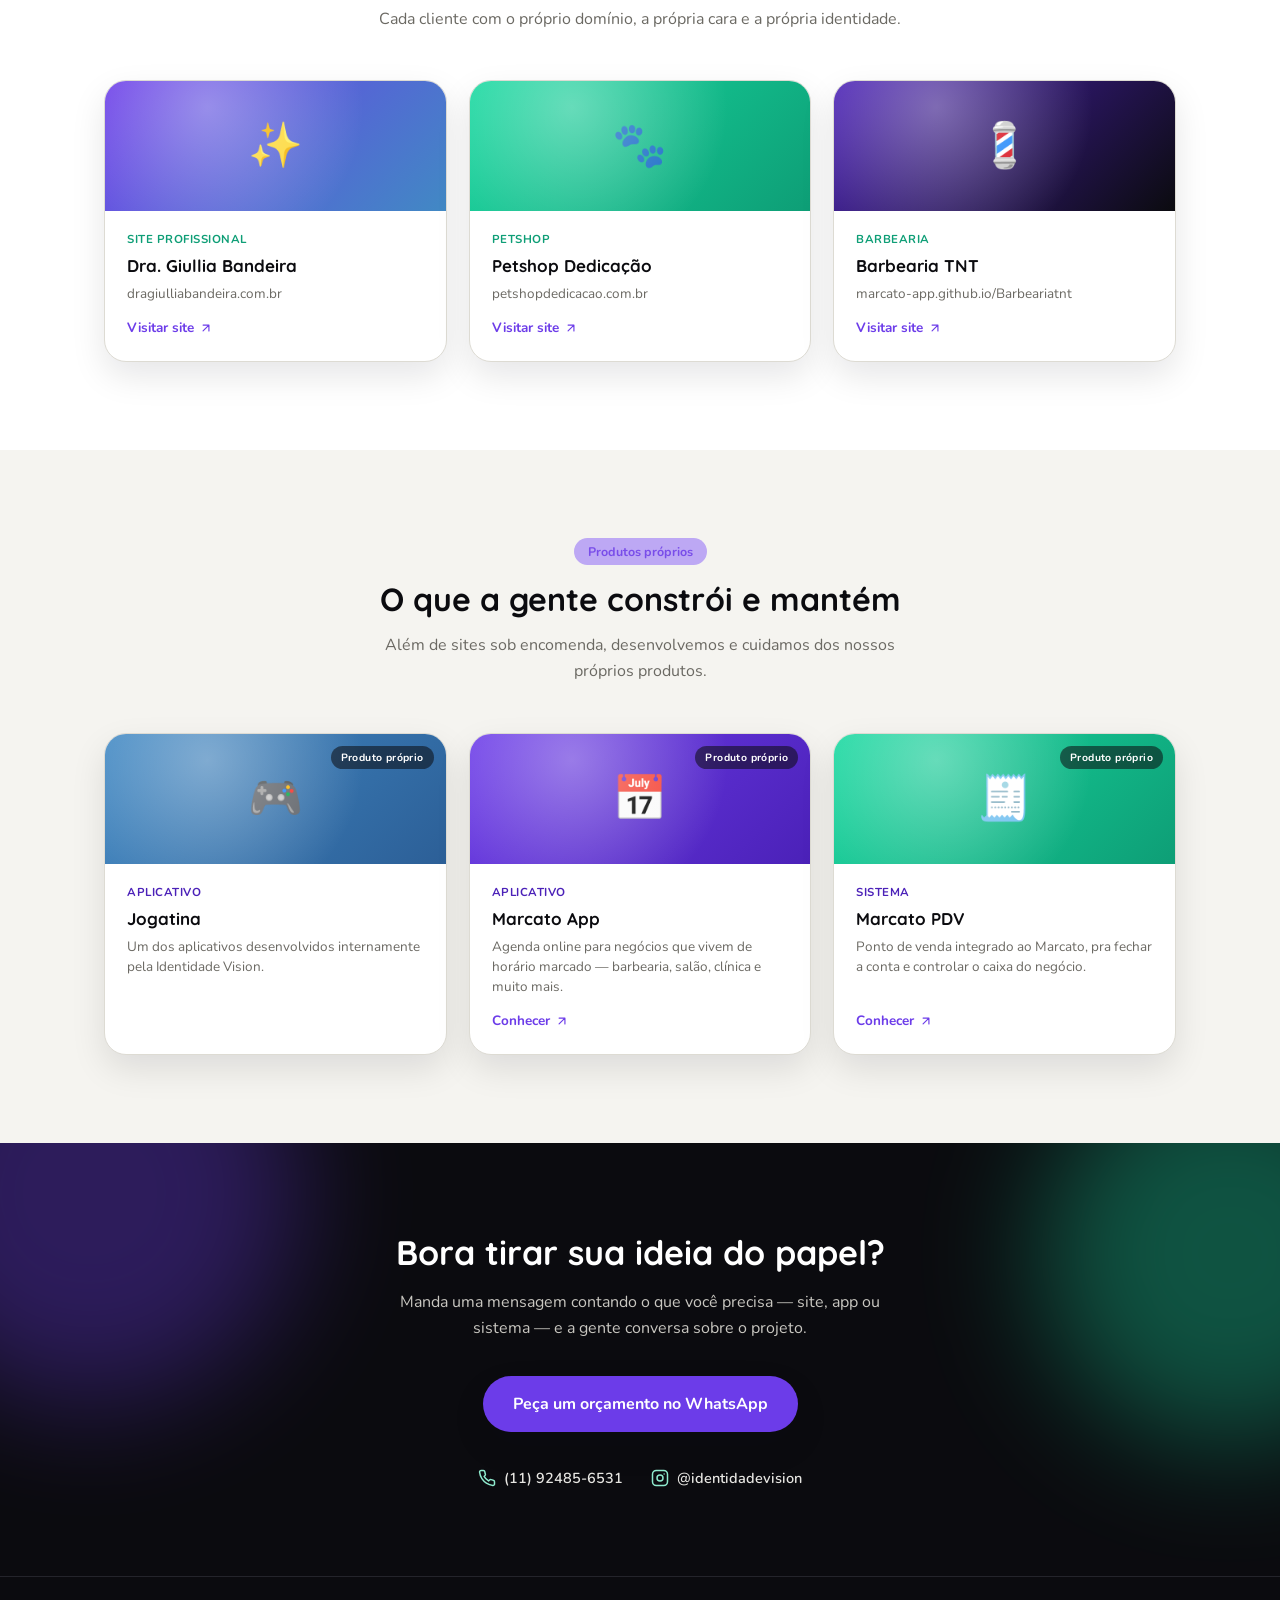
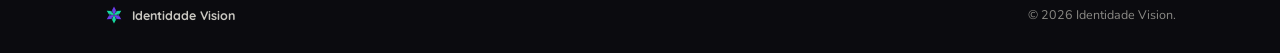
==== commit 3c42be58: "Volta o site pra primeira versao, com a logo oficial Restaura o layout que o usuario preferia: creme" ====
--- a/index.html
+++ b/index.html
@@ -3,474 +3,219 @@
 <head>
 <meta charset="UTF-8">
 <meta name="viewport" content="width=device-width, initial-scale=1.0">
-<title>Identidade Vision — Design, Sites, Apps e TI</title>
-<meta name="description" content="Estúdio de design e tecnologia. Criamos identidade visual, sites, aplicativos e sistemas sob medida — com a cara do seu negócio em cada tela.">
+<title>Identidade Vision — sites, apps e sistemas sob medida</title>
+<meta name="description" content="Estúdio Identidade Vision: sites institucionais, aplicativos e sistemas sob medida, com identidade visual própria. Veja os trabalhos e peça um orçamento.">
 <link rel="icon" type="image/svg+xml" href="data:image/svg+xml,%3Csvg%20xmlns%3D%22http%3A%2F%2Fwww.w3.org%2F2000%2Fsvg%22%20viewBox%3D%220%200%20100%20100%22%3E%3Cg%3E%3Cpolygon%20points%3D%2242.38%2C35.36%2038.80%2C28.49%2045.79%2C28.49%22%20fill%3D%22%2317D9A0%22%2F%3E%3Cpolygon%20points%3D%2257.62%2C35.36%2054.21%2C28.49%2061.20%2C28.49%22%20fill%3D%22%2317D9A0%22%2F%3E%3Cpolygon%20points%3D%2258.87%2C36.08%2063.03%2C29.55%2066.52%2C35.60%22%20fill%3D%22%236C3CE9%22%2F%3E%3Cpolygon%20points%3D%2266.48%2C49.28%2070.73%2C42.89%2074.23%2C48.94%22%20fill%3D%22%236C3CE9%22%2F%3E%3Cpolygon%20points%3D%2266.48%2C50.72%2074.23%2C51.06%2070.73%2C57.11%22%20fill%3D%22%2317D9A0%22%2F%3E%3Cpolygon%20points%3D%2258.87%2C63.92%2066.52%2C64.40%2063.03%2C70.45%22%20fill%3D%22%2317D9A0%22%2F%3E%3Cpolygon%20points%3D%2257.62%2C64.64%2061.20%2C71.51%2054.21%2C71.51%22%20fill%3D%22%236C3CE9%22%2F%3E%3Cpolygon%20points%3D%2242.38%2C64.64%2045.79%2C71.51%2038.80%2C71.51%22%20fill%3D%22%236C3CE9%22%2F%3E%3Cpolygon%20points%3D%2241.13%2C63.92%2036.97%2C70.45%2033.48%2C64.40%22%20fill%3D%22%2317D9A0%22%2F%3E%3Cpolygon%20points%3D%2233.52%2C50.72%2029.27%2C57.11%2025.77%2C51.06%22%20fill%3D%22%2317D9A0%22%2F%3E%3Cpolygon%20points%3D%2233.52%2C49.28%2025.77%2C48.94%2029.27%2C42.89%22%20fill%3D%22%236C3CE9%22%2F%3E%3Cpolygon%20points%3D%2241.13%2C36.08%2033.48%2C35.60%2036.97%2C29.55%22%20fill%3D%22%236C3CE9%22%2F%3E%3Cpolygon%20points%3D%2250.00%2C50.00%2042.38%2C35.36%2045.79%2C28.49%2038.80%2C28.49%2050.00%2C8.00%2061.20%2C28.49%2054.21%2C28.49%2057.62%2C35.36%22%20fill%3D%22%236C3CE9%22%2F%3E%3Cpolygon%20points%3D%2250.00%2C50.00%2058.87%2C36.08%2066.52%2C35.60%2063.03%2C29.55%2086.37%2C29.00%2074.23%2C48.94%2070.73%2C42.89%2066.48%2C49.28%22%20fill%3D%22%2317D9A0%22%2F%3E%3Cpolygon%20points%3D%2250.00%2C50.00%2066.48%2C50.72%2070.73%2C57.11%2074.23%2C51.06%2086.37%2C71.00%2063.03%2C70.45%2066.52%2C64.40%2058.87%2C63.92%22%20fill%3D%22%236C3CE9%22%2F%3E%3Cpolygon%20points%3D%2250.00%2C50.00%2057.62%2C64.64%2054.21%2C71.51%2061.20%2C71.51%2050.00%2C92.00%2038.80%2C71.51%2045.79%2C71.51%2042.38%2C64.64%22%20fill%3D%22%2317D9A0%22%2F%3E%3Cpolygon%20points%3D%2250.00%2C50.00%2041.13%2C63.92%2033.48%2C64.40%2036.97%2C70.45%2013.63%2C71.00%2025.77%2C51.06%2029.27%2C57.11%2033.52%2C50.72%22%20fill%3D%22%236C3CE9%22%2F%3E%3Cpolygon%20points%3D%2250.00%2C50.00%2033.52%2C49.28%2029.27%2C42.89%2025.77%2C48.94%2013.63%2C29.00%2036.97%2C29.55%2033.48%2C35.60%2041.13%2C36.08%22%20fill%3D%22%2317D9A0%22%2F%3E%3C%2Fg%3E%3C%2Fsvg%3E">
-<meta property="og:title" content="Identidade Vision — Design, Sites, Apps e TI">
-<meta property="og:description" content="Estúdio de design e tecnologia. Identidade visual, sites, aplicativos e sistemas sob medida.">
-<meta property="og:type" content="website">
 <link rel="preconnect" href="https://fonts.googleapis.com">
 <link rel="preconnect" href="https://fonts.gstatic.com" crossorigin>
-<link href="https://fonts.googleapis.com/css2?family=Sora:wght@300;400;500;600;700;800&family=Inter:wght@400;500;600&display=swap" rel="stylesheet">
+<link href="https://fonts.googleapis.com/css2?family=Quicksand:wght@500;600;700&family=Nunito:wght@400;600;700;800&display=swap" rel="stylesheet">
 <style>
-/* ============================================================
-   BASE
-   ============================================================ */
-:root{
-  --bg:#F5F4F0;          /* creme da marca */
-  --bg2:#EDECE7;         /* faixa alternada */
-  --sup:#FFFFFF;         /* cartoes */
-  --sup2:#FAFAF9;
-  --linha:rgba(11,11,15,.10);
-  --linha-forte:rgba(11,11,15,.22);
-  --txt:#0B0B0F;
-  --txt2:#6B6963;
-  --roxo:#6C3CE9;
-  --roxo-luz:#8F6BF2;
-  --verde:#17D9A0;       /* so pra area grande: aurora, botao do zap */
-  --acento:#0E9E76;      /* verde escuro: texto, tracos e icones no claro */
-  --verde-luz:#5CEBC2;
-  --display:'Sora',system-ui,sans-serif;
-  --corpo:'Inter',system-ui,sans-serif;
-  --curva:cubic-bezier(.16,1,.3,1);
-  --max:1200px;
-}
-*{box-sizing:border-box;margin:0;padding:0;}
-html{scroll-behavior:smooth;-webkit-text-size-adjust:100%;}
-body{
-  background:var(--bg);
-  color:var(--txt);
-  font-family:var(--corpo);
-  font-size:16px;
-  line-height:1.6;
-  overflow-x:hidden;
-  -webkit-font-smoothing:antialiased;
-  text-rendering:optimizeLegibility;
-}
-body.travado{overflow:hidden;}
-h1,h2,h3,h4{font-family:var(--display);font-weight:600;line-height:1.08;letter-spacing:-.03em;}
-a{color:inherit;text-decoration:none;}
-img,svg{display:block;max-width:100%;}
-button{font:inherit;color:inherit;background:none;border:none;cursor:pointer;}
-::selection{background:var(--roxo);color:#fff;}
-.env{width:100%;max-width:var(--max);margin:0 auto;padding:0 28px;}
-
-/* Grão sobre tudo */
-.grao{
-  position:fixed;inset:0;z-index:9998;pointer-events:none;opacity:.04;mix-blend-mode:multiply;
-  background-image:url("data:image/svg+xml,%3Csvg xmlns='http://www.w3.org/2000/svg' width='300' height='300'%3E%3Cfilter id='n'%3E%3CfeTurbulence type='fractalNoise' baseFrequency='.85' numOctaves='4' stitchTiles='stitch'/%3E%3C/filter%3E%3Crect width='300' height='300' filter='url(%23n)'/%3E%3C/svg%3E");
-}
-
-/* ============================================================
-   PRELOADER
-   ============================================================ */
-.carregando{
-  position:fixed;inset:0;z-index:10000;background:var(--bg);
-  display:flex;flex-direction:column;align-items:center;justify-content:center;gap:26px;
-  transition:opacity .7s var(--curva),visibility .7s;
-}
-.carregando.saiu{opacity:0;visibility:hidden;}
-.carregando .marca{width:64px;animation:girar 3s linear infinite;}
-@keyframes girar{to{transform:rotate(360deg);}}
-.carregando-barra{width:180px;height:2px;background:var(--linha);overflow:hidden;border-radius:2px;}
-.carregando-barra i{
-  display:block;height:100%;width:100%;transform:scaleX(0);transform-origin:left;
-  background:linear-gradient(90deg,var(--roxo),var(--acento));
-  animation:encher 1.4s var(--curva) forwards;
-}
-@keyframes encher{to{transform:scaleX(1);}}
-
-/* ============================================================
-   CURSOR
-   ============================================================ */
-.cursor-ponto,.cursor-anel{
-  position:fixed;top:0;left:0;z-index:9999;pointer-events:none;border-radius:50%;
-  transform:translate(-50%,-50%);opacity:0;transition:opacity .3s;
-}
-.cursor-ponto{width:6px;height:6px;background:var(--acento);}
-.cursor-anel{
-  width:34px;height:34px;border:1px solid var(--linha-forte);
-  transition:width .3s var(--curva),height .3s var(--curva),border-color .3s,opacity .3s,background .3s;
-}
-body.cursor-ligado .cursor-ponto,body.cursor-ligado .cursor-anel{opacity:1;}
-body.cursor-ativo .cursor-anel{width:64px;height:64px;border-color:var(--acento);background:rgba(23,217,160,.14);}
-
-/* ============================================================
-   BARRA DE PROGRESSO
-   ============================================================ */
-.progresso{
-  position:fixed;top:0;left:0;height:2px;z-index:9997;width:100%;
-  background:linear-gradient(90deg,var(--roxo),var(--acento));
-  transform:scaleX(0);transform-origin:left;
-}
-
-/* ============================================================
-   NAV
-   ============================================================ */
-.nav{
-  position:fixed;top:0;left:0;right:0;z-index:900;padding:20px 0;
-  transition:transform .45s var(--curva),background .35s,border-color .35s,padding .35s;
-  border-bottom:1px solid transparent;
-}
-.nav.fixa{
-  background:rgba(245,244,240,.78);backdrop-filter:blur(16px);
-  border-bottom-color:var(--linha);padding:14px 0;
-}
-.nav.escondida{transform:translateY(-105%);}
-.nav-linha{display:flex;align-items:center;gap:24px;}
-.logo{display:flex;align-items:center;gap:11px;flex-shrink:0;}
-.logo .marca{width:34px;height:34px;transition:transform .6s var(--curva);}
-.logo:hover .marca{transform:rotate(120deg);}
-.logo-texto{display:flex;flex-direction:column;line-height:1;}
-.logo-nome{font-family:var(--display);font-size:16.5px;font-weight:400;letter-spacing:-.02em;}
-.logo-nome b{font-weight:700;color:var(--acento);}
-.logo-tag{
-  font-size:8.5px;font-weight:600;letter-spacing:.18em;color:var(--txt2);margin-top:4px;
-}
-.nav-menu{display:flex;gap:32px;margin-left:auto;font-size:14px;font-weight:500;color:var(--txt2);}
-.nav-menu a{position:relative;padding:4px 0;transition:color .25s;}
-.nav-menu a::after{
-  content:"";position:absolute;left:0;bottom:0;width:100%;height:1px;background:var(--acento);
-  transform:scaleX(0);transform-origin:right;transition:transform .4s var(--curva);
-}
-.nav-menu a:hover{color:var(--txt);}
-.nav-menu a:hover::after{transform:scaleX(1);transform-origin:left;}
-.nav-acao{flex-shrink:0;}
-.hamburguer{display:none;width:40px;height:40px;position:relative;flex-shrink:0;margin-left:auto;}
-.hamburguer i{
-  position:absolute;left:9px;width:22px;height:1.5px;background:var(--txt);border-radius:2px;
-  transition:transform .4s var(--curva),opacity .25s;
-}
-.hamburguer i:nth-child(1){top:16px;}
-.hamburguer i:nth-child(2){top:23px;}
-body.menu-aberto .hamburguer i:nth-child(1){transform:translateY(3.5px) rotate(45deg);}
-body.menu-aberto .hamburguer i:nth-child(2){transform:translateY(-3.5px) rotate(-45deg);}
-
-/* Menu mobile */
-.menu-cheio{
-  position:fixed;inset:0;z-index:890;background:var(--bg2);
-  display:flex;flex-direction:column;justify-content:center;gap:6px;padding:0 28px;
-  clip-path:inset(0 0 100% 0);transition:clip-path .7s var(--curva);
-}
-body.menu-aberto .menu-cheio{clip-path:inset(0 0 0 0);}
-.menu-cheio a{
-  font-family:var(--display);font-size:clamp(30px,9vw,52px);font-weight:600;letter-spacing:-.03em;
-  padding:8px 0;border-bottom:1px solid var(--linha);
-  opacity:0;transform:translateY(24px);transition:opacity .5s var(--curva),transform .5s var(--curva);
-}
-body.menu-aberto .menu-cheio a{opacity:1;transform:none;}
-body.menu-aberto .menu-cheio a:nth-child(1){transition-delay:.15s;}
-body.menu-aberto .menu-cheio a:nth-child(2){transition-delay:.22s;}
-body.menu-aberto .menu-cheio a:nth-child(3){transition-delay:.29s;}
-body.menu-aberto .menu-cheio a:nth-child(4){transition-delay:.36s;}
-body.menu-aberto .menu-cheio a:nth-child(5){transition-delay:.43s;}
-
-/* ============================================================
-   BOTÕES
-   ============================================================ */
-.btn{
-  position:relative;display:inline-flex;align-items:center;gap:10px;overflow:hidden;
-  padding:14px 26px;border-radius:100px;font-size:14px;font-weight:600;font-family:var(--corpo);
-  transition:transform .35s var(--curva),color .35s,border-color .35s;isolation:isolate;
-}
-.btn svg{width:16px;height:16px;stroke:currentColor;fill:none;stroke-width:2;
-  stroke-linecap:round;stroke-linejoin:round;transition:transform .35s var(--curva);}
-.btn::before{
-  content:"";position:absolute;inset:0;z-index:-1;border-radius:inherit;
-  background:linear-gradient(120deg,var(--roxo),var(--acento));
-  transform:translateY(101%);transition:transform .45s var(--curva);
-}
-.btn:hover::before{transform:translateY(0);}
-.btn:hover svg{transform:translate(3px,-3px);}
-.btn-cheio{background:var(--roxo);color:#fff;}
-.btn-cheio:hover{color:#fff;}
-.btn-vazio{border:1px solid var(--linha-forte);color:var(--txt);}
-.btn-vazio:hover{color:#fff;border-color:transparent;}
-.btn-g{padding:18px 34px;font-size:15.5px;}
-
-/* ============================================================
-   REVEAL
-   ============================================================ */
-[data-reveal]{opacity:0;transform:translateY(30px);transition:opacity .9s var(--curva),transform .9s var(--curva);}
-[data-reveal].visivel{opacity:1;transform:none;}
-.pal{display:inline-block;overflow:hidden;vertical-align:top;}
-.pal>i{
-  display:inline-block;font-style:normal;transform:translateY(110%);
-  transition:transform 1s var(--curva);transition-delay:calc(var(--i) * 42ms);
-}
-[data-split].visivel .pal>i{transform:none;}
-
-/* ============================================================
-   HERO
-   ============================================================ */
-.hero{
-  position:relative;min-height:100svh;display:flex;align-items:center;
-  padding:150px 0 90px;overflow:hidden;isolation:isolate;
-}
-.aurora{position:absolute;inset:0;z-index:-2;overflow:hidden;}
-.aurora i{
-  position:absolute;display:block;border-radius:50%;filter:blur(100px);opacity:.13;
-  animation:vagar 18s ease-in-out infinite;
-}
-.aurora i:nth-child(1){width:52vw;height:52vw;background:var(--roxo);top:-16vw;left:-10vw;}
-.aurora i:nth-child(2){width:44vw;height:44vw;background:var(--verde);top:-6vw;right:-12vw;animation-delay:-6s;}
-.aurora i:nth-child(3){width:38vw;height:38vw;background:#2C5F97;bottom:-18vw;left:32vw;animation-delay:-12s;}
-@keyframes vagar{0%,100%{transform:translate(0,0) scale(1);}50%{transform:translate(4vw,-3vw) scale(1.18);}}
-.malha{
-  position:absolute;inset:0;z-index:-1;pointer-events:none;
-  background-image:linear-gradient(var(--linha) 1px,transparent 1px),
-                   linear-gradient(90deg,var(--linha) 1px,transparent 1px);
-  background-size:76px 76px;
-  mask-image:radial-gradient(ellipse 80% 55% at 50% 42%,#000 20%,transparent 78%);
-  -webkit-mask-image:radial-gradient(ellipse 80% 55% at 50% 42%,#000 20%,transparent 78%);
-  opacity:.5;
-}
-.hero-grade{display:grid;grid-template-columns:1fr auto;gap:60px;align-items:center;}
-.olho{
-  display:inline-flex;align-items:center;gap:10px;margin-bottom:26px;
-  padding:7px 16px 7px 8px;border:1px solid var(--linha);border-radius:100px;
-  font-size:12.5px;font-weight:600;color:var(--txt2);letter-spacing:.01em;
-  background:rgba(255,255,255,.55);
-}
-.olho b{
-  display:inline-block;width:7px;height:7px;border-radius:50%;background:var(--acento);
-  box-shadow:0 0 0 0 rgba(23,217,160,.6);animation:pulsar 2.4s infinite;
-}
-@keyframes pulsar{50%{box-shadow:0 0 0 7px rgba(23,217,160,0);}}
-.hero h1{
-  font-size:clamp(38px,6.6vw,82px);font-weight:600;letter-spacing:-.045em;margin-bottom:28px;
-  max-width:14ch;
-}
-.hero h1 em{
-  font-style:normal;
-  background:linear-gradient(100deg,var(--roxo),var(--acento));
-  -webkit-background-clip:text;background-clip:text;color:transparent;
-}
-.hero p{font-size:clamp(15px,1.6vw,18px);color:var(--txt2);max-width:52ch;margin-bottom:38px;}
-.hero-acoes{display:flex;gap:14px;flex-wrap:wrap;}
-.hero-marca{width:min(30vw,300px);animation:flutuar 7s ease-in-out infinite;}
-.hero-marca svg{width:100%;height:auto;filter:drop-shadow(0 18px 50px rgba(108,60,233,.22));}
-@keyframes flutuar{0%,100%{transform:translateY(0) rotate(0);}50%{transform:translateY(-22px) rotate(6deg);}}
-/* Cada .raio é uma ponta da estrela com a lâmina do cata-vento junto;
-   piscam em sequência, dando a volta na marca. */
-.hero-marca .raio{animation:brilhar 3.4s ease-in-out infinite;}
-.hero-marca .raio:nth-of-type(2){animation-delay:.25s;}
-.hero-marca .raio:nth-of-type(3){animation-delay:.5s;}
-.hero-marca .raio:nth-of-type(4){animation-delay:.75s;}
-.hero-marca .raio:nth-of-type(5){animation-delay:1s;}
-.hero-marca .raio:nth-of-type(6){animation-delay:1.25s;}
-@keyframes brilhar{0%,100%{opacity:1;}50%{opacity:.68;}}
-.rolar{
-  position:absolute;bottom:34px;left:50%;transform:translateX(-50%);
-  display:flex;flex-direction:column;align-items:center;gap:10px;
-  font-size:10.5px;letter-spacing:.22em;color:var(--txt2);font-weight:600;
-}
-.rolar span{display:block;width:1px;height:44px;background:linear-gradient(var(--acento),transparent);
-  animation:descer 2s ease-in-out infinite;transform-origin:top;}
-@keyframes descer{0%,100%{transform:scaleY(.35);opacity:.4;}50%{transform:scaleY(1);opacity:1;}}
-
-/* ============================================================
-   MARQUEE
-   ============================================================ */
-.faixa{
-  border-top:1px solid var(--linha);border-bottom:1px solid var(--linha);
-  padding:22px 0;overflow:hidden;background:var(--bg2);
-}
-.faixa-trilho{display:flex;width:max-content;animation:correr 34s linear infinite;}
-.faixa-trilho>span{
-  display:flex;align-items:center;gap:44px;padding-right:44px;flex-shrink:0;
-  font-family:var(--display);font-size:clamp(20px,3vw,34px);font-weight:600;letter-spacing:-.02em;
-  color:var(--txt2);white-space:nowrap;
-}
-.faixa-trilho em{font-style:normal;color:var(--txt);}
-.faixa-trilho .marca{width:22px;height:22px;opacity:.85;flex-shrink:0;}
-@keyframes correr{to{transform:translateX(-50%);}}
-
-/* ============================================================
-   SEÇÕES
-   ============================================================ */
-.secao{padding:120px 0;position:relative;}
-.secao-cabeca{margin-bottom:64px;max-width:640px;}
-.rotulo{
-  display:inline-flex;align-items:center;gap:9px;margin-bottom:20px;
-  font-size:11px;font-weight:700;letter-spacing:.2em;color:var(--acento);
-}
-.rotulo::before{content:"";width:26px;height:1px;background:var(--acento);}
-.secao h2{font-size:clamp(30px,4.6vw,54px);margin-bottom:20px;}
-.secao-cabeca p{color:var(--txt2);font-size:17px;max-width:52ch;}
-
-/* Números */
-.numeros{display:grid;grid-template-columns:repeat(auto-fit,minmax(180px,1fr));border-top:1px solid var(--linha);}
-.numero{padding:38px 8px 38px 0;border-bottom:1px solid var(--linha);}
-.numero b{
-  display:block;font-family:var(--display);font-size:clamp(38px,5.2vw,60px);font-weight:700;
-  letter-spacing:-.05em;line-height:1;margin-bottom:10px;
-  background:linear-gradient(140deg,var(--txt),var(--acento));
-  -webkit-background-clip:text;background-clip:text;color:transparent;
-}
-.numero span{font-size:13.5px;color:var(--txt2);}
-
-/* Serviços */
-.servicos{display:grid;grid-template-columns:repeat(auto-fit,minmax(270px,1fr));gap:1px;background:var(--linha);
-  border:1px solid var(--linha);border-radius:20px;overflow:hidden;}
-.servico{
-  position:relative;background:var(--sup);padding:40px 32px 44px;overflow:hidden;
-  transition:background .5s var(--curva);
-}
-.servico::after{
-  content:"";position:absolute;left:0;right:0;bottom:0;height:2px;
-  background:linear-gradient(90deg,var(--roxo),var(--acento));
-  transform:scaleX(0);transform-origin:left;transition:transform .6s var(--curva);
-}
-.servico:hover{background:var(--bg2);}
-.servico:hover::after{transform:scaleX(1);}
-.servico-n{font-family:var(--display);font-size:12px;font-weight:700;color:var(--acento);letter-spacing:.12em;}
-.servico h3{font-size:22px;margin:22px 0 14px;font-weight:600;}
-.servico p{font-size:14.5px;color:var(--txt2);margin-bottom:22px;}
-.servico ul{list-style:none;display:flex;flex-wrap:wrap;gap:7px;}
-.servico li{
-  font-size:11.5px;font-weight:500;color:var(--txt2);
-  padding:5px 11px;border:1px solid var(--linha);border-radius:100px;
-  transition:border-color .3s,color .3s;
-}
-.servico:hover li{border-color:var(--linha-forte);color:var(--txt);}
-
-/* Cards de projeto */
-.projetos{display:grid;grid-template-columns:repeat(auto-fit,minmax(320px,1fr));gap:26px;}
-.projeto{
-  position:relative;border:1px solid var(--linha);border-radius:22px;overflow:hidden;
-  background:var(--sup);transform-style:preserve-3d;
-  transition:transform .5s var(--curva),border-color .4s,box-shadow .5s var(--curva);
-}
-.projeto:hover{border-color:var(--linha-forte);box-shadow:0 26px 60px rgba(11,11,15,.13);}
-.projeto-capa{
-  position:relative;aspect-ratio:16/10;overflow:hidden;display:flex;
-  align-items:center;justify-content:center;
-}
-.projeto-capa::after{
-  content:"";position:absolute;inset:0;
-  background:radial-gradient(circle at 28% 18%,rgba(255,255,255,.22),transparent 58%);
-}
-.projeto-capa .marca{
-  width:44%;opacity:.16;transition:transform .8s var(--curva),opacity .5s;
-  transform:rotate(-12deg);
-}
-.projeto:hover .projeto-capa .marca{transform:rotate(38deg) scale(1.12);opacity:.28;}
-.projeto-selo{
-  position:absolute;top:14px;right:14px;z-index:2;
-  font-size:10px;font-weight:700;letter-spacing:.12em;color:#fff;
-  padding:6px 12px;border-radius:100px;background:rgba(8,8,11,.5);
-  backdrop-filter:blur(8px);border:1px solid rgba(255,255,255,.14);
-}
-.projeto-corpo{padding:26px 26px 28px;}
-.projeto-tipo{font-size:10.5px;font-weight:700;letter-spacing:.16em;color:var(--acento);}
-.projeto h3{font-size:23px;margin:14px 0 10px;font-weight:600;}
-.projeto p{font-size:14px;color:var(--txt2);margin-bottom:20px;}
-.projeto-ir{
-  display:inline-flex;align-items:center;gap:8px;font-size:13.5px;font-weight:600;color:var(--txt);
-}
-.projeto-ir svg{width:15px;height:15px;stroke:var(--acento);fill:none;stroke-width:2;
-  stroke-linecap:round;stroke-linejoin:round;transition:transform .4s var(--curva);}
-.projeto:hover .projeto-ir svg{transform:translate(4px,-4px);}
-
-/* Processo */
-.processo{position:relative;padding-left:0;}
-.passo{
-  display:grid;grid-template-columns:88px 1fr;gap:28px;align-items:start;
-  padding:34px 0;border-top:1px solid var(--linha);
-}
-.passo:last-child{border-bottom:1px solid var(--linha);}
-.passo-n{
-  font-family:var(--display);font-size:clamp(30px,4vw,46px);font-weight:700;letter-spacing:-.05em;
-  color:transparent;-webkit-text-stroke:1px rgba(11,11,15,.4);line-height:1;
-  transition:color .5s,-webkit-text-stroke-color .5s;
-}
-.passo:hover .passo-n{color:var(--acento);-webkit-text-stroke-color:transparent;}
-.passo h3{font-size:22px;margin-bottom:9px;font-weight:600;}
-.passo p{color:var(--txt2);font-size:14.5px;max-width:56ch;}
-
-/* Contato */
-.contato{position:relative;text-align:center;overflow:hidden;isolation:isolate;padding:130px 0;}
-.contato .aurora i{opacity:.12;}
-.contato h2{font-size:clamp(34px,7vw,80px);margin-bottom:26px;letter-spacing:-.045em;}
-.contato h2 em{font-style:normal;background:linear-gradient(100deg,var(--roxo),var(--acento));
-  -webkit-background-clip:text;background-clip:text;color:transparent;}
-.contato>.env>p{color:var(--txt2);font-size:17px;max-width:46ch;margin:0 auto 40px;}
-.contato-acoes{display:flex;gap:14px;justify-content:center;flex-wrap:wrap;margin-bottom:56px;}
-.canais{display:flex;gap:14px;justify-content:center;flex-wrap:wrap;}
-.canal{
-  display:inline-flex;align-items:center;gap:11px;padding:15px 24px;
-  border:1px solid var(--linha);border-radius:14px;font-size:14.5px;font-weight:500;
-  background:rgba(255,255,255,.7);transition:border-color .35s,background .35s,transform .35s var(--curva);
-}
-.canal:hover{border-color:var(--acento);background:rgba(23,217,160,.12);transform:translateY(-3px);}
-.canal svg{width:19px;height:19px;stroke:var(--acento);fill:none;stroke-width:1.8;
-  stroke-linecap:round;stroke-linejoin:round;}
-
-/* Rodapé */
-footer{border-top:1px solid var(--linha);padding:56px 0 34px;background:var(--bg2);}
-footer .logo-nome{color:var(--txt);}
-.rodape-topo{display:flex;justify-content:space-between;gap:40px;flex-wrap:wrap;margin-bottom:44px;}
-.rodape-sobre{max-width:34ch;}
-.rodape-sobre p{font-size:14px;color:var(--txt2);margin-top:18px;}
-.rodape-cols{display:flex;gap:64px;flex-wrap:wrap;}
-.rodape-col h4{font-size:11px;font-weight:700;letter-spacing:.18em;color:var(--txt2);margin-bottom:18px;}
-.rodape-col a{display:block;font-size:14px;color:var(--txt);margin-bottom:11px;transition:color .25s;}
-.rodape-col a:hover{color:var(--acento);}
-.rodape-fim{
-  display:flex;justify-content:space-between;gap:16px;flex-wrap:wrap;
-  padding-top:26px;border-top:1px solid var(--linha);font-size:12.5px;color:var(--txt2);
-}
-
-/* Botão flutuante */
-.zap{
-  position:fixed;right:22px;bottom:22px;z-index:880;
-  display:inline-flex;align-items:center;gap:10px;padding:15px 22px;border-radius:100px;
-  background:var(--verde);color:#06231A;font-size:14px;font-weight:700;
-  box-shadow:0 16px 40px rgba(23,217,160,.28);
-  opacity:0;transform:translateY(20px) scale(.9);pointer-events:none;
-  transition:opacity .45s var(--curva),transform .45s var(--curva);
-}
-.zap.aparece{opacity:1;transform:none;pointer-events:auto;}
-.zap svg{width:19px;height:19px;stroke:currentColor;fill:none;stroke-width:2;
-  stroke-linecap:round;stroke-linejoin:round;}
-
-/* ============================================================
-   RESPONSIVO
-   ============================================================ */
-@media (max-width:900px){
-  .nav-menu,.nav-acao{display:none;}
-  .hamburguer{display:block;}
-  .hero-grade{grid-template-columns:1fr;}
-  .hero-marca{display:none;}
+  :root{
+    --violeta:#6C3CE9;
+    --violeta-escuro:#4B21B8;
+    --violeta-claro:#B7A0F5;
+    --verde:#17D9A0;
+    --verde-escuro:#0E9E76;
+    --verde-claro:#8FEBCE;
+    --teal:#4189C4;
+    --teal-escuro:#2C5F97;
+    --creme:#F5F4F0;
+    --tinta:#0B0B0F;
+    --borda:#DDDBD3;
+    --cinza:#6B6963;
+    --raio-lg:22px;
+    --raio-md:14px;
+    --sombra:0 14px 34px rgba(11,11,15,0.10);
+  }
+  *{box-sizing:border-box;}
+  html{scroll-behavior:smooth;}
+  body{
+    margin:0;
+    font-family:'Nunito', sans-serif;
+    background:var(--creme);
+    color:var(--tinta);
+    -webkit-font-smoothing:antialiased;
+    overflow-x:hidden;
+  }
+  h1,h2,h3{font-family:'Quicksand', sans-serif; font-weight:700; margin:0;}
+  p{margin:0;}
+  a{text-decoration:none;color:inherit;}
+  img,svg{display:block;max-width:100%;}
+  .wrap{max-width:1120px;margin:0 auto;padding:0 24px;}
+  ::selection{background:var(--violeta);color:#fff;}
+
+  /* ---------- reveal on scroll ---------- */
+  .reveal{opacity:0; transform:translateY(28px); transition:opacity .7s cubic-bezier(.16,.8,.3,1), transform .7s cubic-bezier(.16,.8,.3,1);}
+  .reveal.in-view{opacity:1; transform:translateY(0);}
+
+  /* ---------- nav ---------- */
+  .nav{position:sticky;top:0;z-index:100;padding:16px 0;transition:background .3s ease, box-shadow .3s ease, backdrop-filter .3s ease;}
+  .nav.solido{background:rgba(245,244,240,0.88);backdrop-filter:blur(10px);box-shadow:0 2px 18px rgba(11,11,15,.06);}
+  .nav-inner{max-width:1120px;margin:0 auto;padding:0 24px;display:flex;align-items:center;gap:20px;}
+  .marca{display:flex;align-items:center;gap:10px;flex-shrink:0;}
+  .marca span{font-family:'Quicksand',sans-serif;font-weight:700;font-size:17px;}
+  .nav-links{display:flex;gap:26px;margin:0 auto;font-weight:600;font-size:14.5px;}
+  .nav-links a{position:relative;padding:4px 0;}
+  .nav-links a::after{content:"";position:absolute;left:0;bottom:-2px;width:0;height:2px;background:var(--violeta);transition:width .25s ease;}
+  .nav-links a:hover::after{width:100%;}
+  .nav-cta{flex-shrink:0;}
+
+  /* ---------- logo oficial ---------- */
+  .simbolo{animation:girar-devagar 42s linear infinite;}
+  @keyframes girar-devagar{from{transform:rotate(0deg);}to{transform:rotate(360deg);}}
+
+  .btn-primario{
+    display:inline-flex;align-items:center;gap:8px;
+    background:var(--violeta);color:#fff;font-weight:700;font-size:14px;
+    padding:12px 22px;border-radius:999px;box-shadow:var(--sombra);
+    transition:transform .2s ease, background .2s ease, box-shadow .2s ease;
+    white-space:nowrap;
+  }
+  .btn-primario:hover{background:var(--violeta-escuro);transform:translateY(-2px) scale(1.02);}
+  .btn-primario.grande{padding:17px 30px;font-size:16px;}
+  .btn-secundario{
+    display:inline-flex;align-items:center;gap:8px;
+    background:#fff;color:var(--tinta);font-weight:700;font-size:14px;
+    padding:12px 22px;border-radius:999px;border:1.5px solid var(--borda);
+    transition:border-color .2s ease, color .2s ease, transform .2s ease;
+  }
+  .btn-secundario:hover{border-color:var(--violeta);color:var(--violeta);transform:translateY(-2px);}
+  .btn-secundario.grande{padding:17px 30px;font-size:16px;}
+
+  /* ---------- hero ---------- */
+  .hero{position:relative;padding:96px 0 60px;text-align:center;overflow:hidden;isolation:isolate;}
+  .blob{position:absolute;border-radius:50%;filter:blur(60px);opacity:.45;z-index:-2;animation:flutuar 12s ease-in-out infinite;}
+  .blob1{width:420px;height:420px;background:var(--violeta);top:-160px;left:-120px;}
+  .blob2{width:380px;height:380px;background:var(--verde);top:-80px;right:-140px;animation-delay:-4s;}
+  .blob3{width:300px;height:300px;background:var(--teal);bottom:-160px;left:40%;animation-delay:-8s;}
+  @keyframes flutuar{0%,100%{transform:translate(0,0) scale(1);}50%{transform:translate(30px,-24px) scale(1.1);}}
+  .holofote{position:absolute;inset:0;z-index:-1;pointer-events:none;
+    background:radial-gradient(360px circle at var(--mx,50%) var(--my,20%), rgba(108,60,233,.14), transparent 60%);
+  }
+  .hero-simbolo{margin:0 auto 28px;width:84px;height:84px;
+    filter:drop-shadow(0 14px 30px rgba(108,60,233,.25));}
+  .hero h1{
+    font-size:52px;line-height:1.14;max-width:820px;margin:0 auto 20px;
+    background:linear-gradient(100deg,var(--tinta) 30%,var(--violeta) 55%,var(--verde) 75%,var(--tinta) 100%);
+    background-size:300% auto;
+    -webkit-background-clip:text;background-clip:text;color:transparent;
+    animation:brilho 7s linear infinite;
+  }
+  @keyframes brilho{to{background-position:300% center;}}
+  .hero p.sub{font-size:18px;line-height:1.6;color:var(--cinza);max-width:600px;margin:0 auto 34px;}
+  .hero-cta{display:flex;gap:14px;justify-content:center;flex-wrap:wrap;}
+
+  /* ---------- marquee ---------- */
+  .faixa{
+    background:linear-gradient(90deg,var(--violeta),var(--verde));
+    padding:16px 0;overflow:hidden;white-space:nowrap;transform:rotate(-1.4deg) scale(1.03);margin:56px 0 0;
+  }
+  .faixa-track{display:inline-flex;gap:40px;animation:marquee 26s linear infinite;}
+  .faixa span{color:#fff;font-family:'Quicksand',sans-serif;font-weight:700;font-size:18px;letter-spacing:.5px;display:inline-flex;align-items:center;gap:40px;}
+  @keyframes marquee{from{transform:translateX(0);}to{transform:translateX(-50%);}}
+
+  /* ---------- seções ---------- */
   .secao{padding:88px 0;}
-  .env{padding:0 20px;}
-  .passo{grid-template-columns:60px 1fr;gap:18px;}
-  .rodape-cols{gap:40px;}
-}
-@media (min-width:901px){.menu-cheio{display:none;}}
-@media (pointer:coarse),(max-width:900px){
-  .cursor-ponto,.cursor-anel{display:none;}
-}
-
-/* ============================================================
-   MOVIMENTO REDUZIDO
-   ============================================================ */
-@media (prefers-reduced-motion:reduce){
-  html{scroll-behavior:auto;}
-  *,*::before,*::after{animation-duration:.01ms!important;animation-iteration-count:1!important;
-    transition-duration:.01ms!important;}
-  [data-reveal]{opacity:1;transform:none;}
-  .pal>i{transform:none;}
-  .cursor-ponto,.cursor-anel{display:none;}
-}
+  .secao-titulo{font-size:32px;text-align:center;margin-bottom:14px;}
+  .secao-sub{font-size:16px;color:var(--cinza);text-align:center;max-width:560px;margin:0 auto 48px;line-height:1.6;}
+  .tag{
+    display:inline-block;font-size:12.5px;font-weight:700;color:var(--violeta);
+    background:var(--violeta-claro);opacity:.9;padding:5px 14px;border-radius:999px;margin-bottom:14px;
+  }
+  .centro{text-align:center;}
+
+  /* grade de capacidades (bento) */
+  .grade{display:grid;grid-template-columns:repeat(auto-fit,minmax(190px,1fr));gap:16px;}
+  .tile{
+    border-radius:var(--raio-lg);padding:26px 20px;display:flex;flex-direction:column;gap:36px;
+    min-height:130px;box-shadow:var(--sombra);color:#fff;
+    transition:transform .25s cubic-bezier(.16,.8,.3,1), box-shadow .25s ease;
+  }
+  .tile:hover{transform:translateY(-6px) scale(1.02);box-shadow:0 20px 40px rgba(11,11,15,.16);}
+  .tile svg{width:26px;height:26px;stroke:#fff;}
+  .tile span{font-family:'Quicksand',sans-serif;font-weight:700;font-size:15px;line-height:1.25;}
+
+  /* cards de trabalhos/produtos */
+  .cartoes{display:grid;grid-template-columns:repeat(auto-fit,minmax(260px,1fr));gap:22px;}
+  .cartao{
+    background:#fff;border:1px solid var(--borda);border-radius:var(--raio-lg);overflow:hidden;
+    box-shadow:var(--sombra);transition:transform .3s cubic-bezier(.16,.8,.3,1), box-shadow .3s ease;
+    display:flex;flex-direction:column;
+  }
+  .cartao:hover{transform:translateY(-8px);box-shadow:0 24px 48px rgba(11,11,15,.14);}
+  .cartao-capa{
+    height:130px;display:flex;align-items:center;justify-content:center;font-size:44px;
+    position:relative;overflow:hidden;
+  }
+  .cartao-capa::after{
+    content:"";position:absolute;inset:0;
+    background:radial-gradient(circle at 30% 20%, rgba(255,255,255,.35), transparent 60%);
+  }
+  .cartao-corpo{padding:20px 22px 24px;display:flex;flex-direction:column;gap:8px;flex:1;}
+  .cartao-tag{font-size:11.5px;font-weight:700;text-transform:uppercase;letter-spacing:.5px;color:var(--verde-escuro);}
+  .cartao-titulo{font-family:'Quicksand',sans-serif;font-weight:700;font-size:17px;}
+  .cartao-desc{font-size:13.5px;color:var(--cinza);line-height:1.5;flex:1;}
+  .cartao-link{font-size:13.5px;font-weight:700;color:var(--violeta);display:inline-flex;align-items:center;gap:5px;margin-top:6px;}
+  .cartao-link svg{width:14px;height:14px;stroke:var(--violeta);transition:transform .2s ease;}
+  .cartao:hover .cartao-link svg{transform:translate(3px,-3px);}
+  .cartao.produto .cartao-tag{color:var(--violeta-escuro);}
+  .selo-proprio{
+    position:absolute;top:12px;right:12px;background:rgba(11,11,15,.55);color:#fff;
+    font-size:10.5px;font-weight:700;padding:4px 10px;border-radius:999px;letter-spacing:.4px;
+  }
+
+  /* faixa escura contato */
+  .contato{
+    position:relative;background:var(--tinta);color:#fff;text-align:center;overflow:hidden;isolation:isolate;
+  }
+  .contato .blob{opacity:.35;}
+  .contato h2{color:#fff;font-size:34px;margin-bottom:16px;}
+  .contato p{color:#C9C7C1;font-size:16px;max-width:520px;margin:0 auto 34px;line-height:1.6;}
+  .contato-cta{display:flex;gap:14px;justify-content:center;flex-wrap:wrap;margin-bottom:36px;}
+  .contato-info{display:flex;gap:28px;justify-content:center;flex-wrap:wrap;font-size:14.5px;font-weight:600;color:#E7E6E2;}
+  .contato-info a{display:inline-flex;align-items:center;gap:8px;transition:color .2s ease;}
+  .contato-info a:hover{color:var(--verde-claro);}
+  .contato-info svg{width:18px;height:18px;stroke:var(--verde-claro);}
+
+  /* rodapé */
+  footer{background:var(--tinta);color:#8b8a86;padding:28px 0;border-top:1px solid #24242b;}
+  .rodape-inner{display:flex;justify-content:space-between;align-items:center;flex-wrap:wrap;gap:14px;font-size:12.5px;}
+  .rodape-marca{display:flex;align-items:center;gap:8px;color:#C9C7C1;font-weight:700;font-family:'Quicksand',sans-serif;}
+
+  /* botão flutuante de orçamento */
+  .flutuante{
+    position:fixed;right:22px;bottom:22px;z-index:200;
+    display:inline-flex;align-items:center;gap:9px;
+    background:var(--verde-escuro);color:#fff;font-weight:700;font-size:14px;
+    padding:14px 20px;border-radius:999px;box-shadow:0 12px 30px rgba(14,158,118,.35);
+    animation:pulso 2.6s ease-in-out infinite;
+    opacity:0;transform:translateY(16px);pointer-events:none;
+    transition:opacity .35s ease, transform .35s ease;
+  }
+  .flutuante.mostrar{opacity:1;transform:translateY(0);pointer-events:auto;}
+  .flutuante svg{width:19px;height:19px;stroke:#fff;}
+  @keyframes pulso{0%,100%{box-shadow:0 0 0 0 rgba(23,217,160,.45);}50%{box-shadow:0 0 0 12px rgba(23,217,160,0);}}
+
+  @media (max-width:820px){
+    .nav-links{display:none;}
+    .hero h1{font-size:36px;}
+    .hero p.sub{font-size:16px;}
+    .faixa{transform:rotate(-2deg) scale(1.08);}
+  }
+
+  @media (prefers-reduced-motion:reduce){
+    *,*::before,*::after{animation-duration:.01ms!important;animation-iteration-count:1!important;
+      transition-duration:.01ms!important;}
+    .reveal{opacity:1;transform:none;}
+    html{scroll-behavior:auto;}
+  }
 </style>
 </head>
 <body>
 
 <svg width="0" height="0" style="position:absolute" aria-hidden="true">
   <defs>
-    <symbol id="marca" viewBox="0 0 100 100">
+    <symbol id="logo-iv" viewBox="0 0 100 100">
       <polygon points="42.38,35.36 38.80,28.49 45.79,28.49" fill="#17D9A0"/>
       <polygon points="57.62,35.36 54.21,28.49 61.20,28.49" fill="#17D9A0"/>
       <polygon points="58.87,36.08 63.03,29.55 66.52,35.60" fill="#6C3CE9"/>
@@ -494,543 +239,237 @@
 </svg>
 
 
-<div class="grao"></div>
-<div class="progresso" id="progresso"></div>
-<div class="cursor-anel" id="cursorAnel"></div>
-<div class="cursor-ponto" id="cursorPonto"></div>
-
-<!-- ========== PRELOADER ========== -->
-<div class="carregando" id="carregando">
-  <svg class="marca" viewBox="0 0 100 100" aria-hidden="true"><use href="#marca"/></svg>
-  <div class="carregando-barra"><i></i></div>
-</div>
-
-<!-- ========== NAV ========== -->
 <nav class="nav" id="nav">
-  <div class="env nav-linha">
-    <a href="#topo" class="logo">
-      <svg class="marca" viewBox="0 0 100 100" aria-hidden="true"><use href="#marca"/></svg>
-      <span class="logo-texto">
-        <span class="logo-nome">Identidade<b>Vision</b></span>
-        <span class="logo-tag">DESIGN · SITES · APPS · TI</span>
-      </span>
-    </a>
-    <div class="nav-menu">
-      <a href="#servicos">Serviços</a>
+  <div class="nav-inner">
+    <a href="#topo" class="marca">
+      <svg class="simbolo" width="30" height="30" viewBox="0 0 100 100"><use href="#logo-iv"/></svg>
+      <span>Identidade Vision</span>
+    </a>
+    <div class="nav-links">
+      <a href="#capacidades">O que fazemos</a>
       <a href="#trabalhos">Trabalhos</a>
       <a href="#produtos">Produtos</a>
-      <a href="#processo">Processo</a>
       <a href="#contato">Contato</a>
     </div>
-    <div class="nav-acao">
-      <a href="https://wa.me/5511924856531?text=Ol%C3%A1!%20Vim%20pelo%20site%20e%20quero%20um%20or%C3%A7amento." target="_blank" rel="noopener" class="btn btn-cheio" data-magnetico>
-        Peça um orçamento
-        <svg viewBox="0 0 24 24"><path d="M7 17 17 7M7 7h10v10"/></svg>
-      </a>
-    </div>
-    <button class="hamburguer" id="hamburguer" aria-label="Abrir menu"><i></i><i></i></button>
+    <div class="nav-cta">
+      <a href="https://wa.me/5511924856531?text=Ol%C3%A1!%20Vim%20pelo%20site%20e%20quero%20um%20or%C3%A7amento." target="_blank" rel="noopener noreferrer" class="btn-primario">Peça um orçamento</a>
+    </div>
   </div>
 </nav>
 
-<div class="menu-cheio" id="menuCheio">
-  <a href="#servicos">Serviços</a>
-  <a href="#trabalhos">Trabalhos</a>
-  <a href="#produtos">Produtos</a>
-  <a href="#processo">Processo</a>
-  <a href="#contato">Contato</a>
-</div>
-
-<!-- ========== HERO ========== -->
 <header class="hero" id="topo">
-  <div class="aurora"><i></i><i></i><i></i></div>
-  <div class="malha"></div>
-  <div class="env hero-grade">
-    <div class="hero-texto">
-      <span class="olho" data-reveal><b></b> Estúdio de design e tecnologia</span>
-      <h1 data-split-linha>
-        <span data-split>Damos forma, cara e</span>
-        <em data-split>sistema</em>
-        <span data-split>pro seu negócio.</span>
-      </h1>
-      <p data-reveal>
-        Identidade visual, sites, aplicativos e TI. A Identidade Vision constrói
-        do zero — do logo ao painel administrativo — com a cara do seu negócio
-        em cada tela.
-      </p>
-      <div class="hero-acoes" data-reveal>
-        <a href="#trabalhos" class="btn btn-cheio btn-g" data-magnetico>
-          Ver trabalhos
-          <svg viewBox="0 0 24 24"><path d="M5 12h14M13 6l6 6-6 6"/></svg>
-        </a>
-        <a href="https://wa.me/5511924856531?text=Ol%C3%A1!%20Vim%20pelo%20site%20e%20quero%20um%20or%C3%A7amento." target="_blank" rel="noopener" class="btn btn-vazio btn-g" data-magnetico>
-          Peça um orçamento
-          <svg viewBox="0 0 24 24"><path d="M7 17 17 7M7 7h10v10"/></svg>
-        </a>
-      </div>
-    </div>
-
-    <div class="hero-marca" data-parallax="0.16">
-      <svg viewBox="0 0 100 100" aria-hidden="true">
-        <g class="raio">
-          <polygon points="42.38,35.36 38.80,28.49 45.79,28.49" fill="#17D9A0"/>
-          <polygon points="57.62,35.36 54.21,28.49 61.20,28.49" fill="#17D9A0"/>
-          <polygon points="50.00,50.00 42.38,35.36 45.79,28.49 38.80,28.49 50.00,8.00 61.20,28.49 54.21,28.49 57.62,35.36" fill="#6C3CE9"/>
-        </g>
-        <g class="raio">
-          <polygon points="58.87,36.08 63.03,29.55 66.52,35.60" fill="#6C3CE9"/>
-          <polygon points="66.48,49.28 70.73,42.89 74.23,48.94" fill="#6C3CE9"/>
-          <polygon points="50.00,50.00 58.87,36.08 66.52,35.60 63.03,29.55 86.37,29.00 74.23,48.94 70.73,42.89 66.48,49.28" fill="#17D9A0"/>
-        </g>
-        <g class="raio">
-          <polygon points="66.48,50.72 74.23,51.06 70.73,57.11" fill="#17D9A0"/>
-          <polygon points="58.87,63.92 66.52,64.40 63.03,70.45" fill="#17D9A0"/>
-          <polygon points="50.00,50.00 66.48,50.72 70.73,57.11 74.23,51.06 86.37,71.00 63.03,70.45 66.52,64.40 58.87,63.92" fill="#6C3CE9"/>
-        </g>
-        <g class="raio">
-          <polygon points="57.62,64.64 61.20,71.51 54.21,71.51" fill="#6C3CE9"/>
-          <polygon points="42.38,64.64 45.79,71.51 38.80,71.51" fill="#6C3CE9"/>
-          <polygon points="50.00,50.00 57.62,64.64 54.21,71.51 61.20,71.51 50.00,92.00 38.80,71.51 45.79,71.51 42.38,64.64" fill="#17D9A0"/>
-        </g>
-        <g class="raio">
-          <polygon points="41.13,63.92 36.97,70.45 33.48,64.40" fill="#17D9A0"/>
-          <polygon points="33.52,50.72 29.27,57.11 25.77,51.06" fill="#17D9A0"/>
-          <polygon points="50.00,50.00 41.13,63.92 33.48,64.40 36.97,70.45 13.63,71.00 25.77,51.06 29.27,57.11 33.52,50.72" fill="#6C3CE9"/>
-        </g>
-        <g class="raio">
-          <polygon points="33.52,49.28 25.77,48.94 29.27,42.89" fill="#6C3CE9"/>
-          <polygon points="41.13,36.08 33.48,35.60 36.97,29.55" fill="#6C3CE9"/>
-          <polygon points="50.00,50.00 33.52,49.28 29.27,42.89 25.77,48.94 13.63,29.00 36.97,29.55 33.48,35.60 41.13,36.08" fill="#17D9A0"/>
-        </g>
-      </svg>
-    </div>
-  </div>
-
-  <div class="rolar"><span></span>ROLE</div>
+  <div class="blob blob1"></div>
+  <div class="blob blob2"></div>
+  <div class="blob blob3"></div>
+  <div class="holofote" id="holofote"></div>
+  <div class="wrap">
+    <svg class="hero-simbolo simbolo" viewBox="0 0 100 100"><use href="#logo-iv"/></svg>
+    <h1>Sites, apps e sistemas com a sua identidade.</h1>
+    <p class="sub">A Identidade Vision cria sites institucionais, aplicativos e sistemas sob medida — cada projeto com a cara do negócio do cliente, do jeito que o Marcato faz com cada empresa que atende.</p>
+    <div class="hero-cta">
+      <a href="#trabalhos" class="btn-primario grande">Ver trabalhos</a>
+      <a href="https://wa.me/5511924856531?text=Ol%C3%A1!%20Vim%20pelo%20site%20e%20quero%20um%20or%C3%A7amento." target="_blank" rel="noopener noreferrer" class="btn-secundario grande">Peça um orçamento</a>
+    </div>
+  </div>
+
+  <div class="faixa">
+    <div class="faixa-track">
+      <span>SITES INSTITUCIONAIS ✦ APLICATIVOS ✦ SISTEMAS SOB MEDIDA ✦ IDENTIDADE VISUAL ✦ PDV E CATÁLOGO ✦</span>
+      <span>SITES INSTITUCIONAIS ✦ APLICATIVOS ✦ SISTEMAS SOB MEDIDA ✦ IDENTIDADE VISUAL ✦ PDV E CATÁLOGO ✦</span>
+    </div>
+  </div>
 </header>
 
-<!-- ========== FAIXA ========== -->
-<div class="faixa">
-  <div class="faixa-trilho">
-    <span>
-      <em>Design</em> <svg class="marca" viewBox="0 0 100 100" aria-hidden="true"><use href="#marca"/></svg>
-      <em>Sites</em> <svg class="marca" viewBox="0 0 100 100" aria-hidden="true"><use href="#marca"/></svg>
-      <em>Apps</em> <svg class="marca" viewBox="0 0 100 100" aria-hidden="true"><use href="#marca"/></svg>
-      <em>TI</em> <svg class="marca" viewBox="0 0 100 100" aria-hidden="true"><use href="#marca"/></svg>
-      Identidade visual <svg class="marca" viewBox="0 0 100 100" aria-hidden="true"><use href="#marca"/></svg>
-      Sistemas sob medida <svg class="marca" viewBox="0 0 100 100" aria-hidden="true"><use href="#marca"/></svg>
-    </span>
-    <span aria-hidden="true">
-      <em>Design</em> <svg class="marca" viewBox="0 0 100 100" aria-hidden="true"><use href="#marca"/></svg>
-      <em>Sites</em> <svg class="marca" viewBox="0 0 100 100" aria-hidden="true"><use href="#marca"/></svg>
-      <em>Apps</em> <svg class="marca" viewBox="0 0 100 100" aria-hidden="true"><use href="#marca"/></svg>
-      <em>TI</em> <svg class="marca" viewBox="0 0 100 100" aria-hidden="true"><use href="#marca"/></svg>
-      Identidade visual <svg class="marca" viewBox="0 0 100 100" aria-hidden="true"><use href="#marca"/></svg>
-      Sistemas sob medida <svg class="marca" viewBox="0 0 100 100" aria-hidden="true"><use href="#marca"/></svg>
-    </span>
-  </div>
-</div>
-
-<!-- ========== NÚMEROS ========== -->
-<section class="secao" style="padding-top:96px;padding-bottom:0;">
-  <div class="env">
-    <div class="numeros">
-      <div class="numero" data-reveal><b data-contador data-alvo="3">0</b><span>Sites de clientes no ar</span></div>
-      <div class="numero" data-reveal><b data-contador data-alvo="3">0</b><span>Produtos próprios</span></div>
-      <div class="numero" data-reveal><b data-contador data-alvo="4">0</b><span>Frentes: design, sites, apps e TI</span></div>
-      <div class="numero" data-reveal><b data-contador data-alvo="100" data-sufixo="%">0</b><span>Feito sob medida</span></div>
+<section id="capacidades" class="secao">
+  <div class="wrap centro">
+    <span class="tag">O que fazemos</span>
+    <h2 class="secao-titulo">Tudo que um negócio precisa pra existir online</h2>
+    <p class="secao-sub">Do site institucional ao sistema interno, com identidade visual própria em cada entrega.</p>
+  </div>
+  <div class="wrap grade">
+    <div class="tile reveal" style="background:var(--violeta)">
+      <svg viewBox="0 0 24 24" fill="none" stroke-width="2" stroke-linecap="round" stroke-linejoin="round"><rect x="2" y="4" width="20" height="16" rx="2"/><path d="M2 9h20"/></svg>
+      <span>Sites institucionais</span>
+    </div>
+    <div class="tile reveal" style="background:var(--verde)">
+      <svg viewBox="0 0 24 24" fill="none" stroke-width="2" stroke-linecap="round" stroke-linejoin="round"><rect x="5" y="2" width="14" height="20" rx="2"/><path d="M12 18h.01"/></svg>
+      <span>Aplicativos mobile</span>
+    </div>
+    <div class="tile reveal" style="background:var(--violeta-escuro)">
+      <svg viewBox="0 0 24 24" fill="none" stroke-width="2" stroke-linecap="round" stroke-linejoin="round"><path d="M20 7h-9M14 17H5M6 4l-3 3 3 3M18 14l3 3-3 3"/></svg>
+      <span>Sistemas sob medida</span>
+    </div>
+    <div class="tile reveal" style="background:var(--verde-escuro)">
+      <svg viewBox="0 0 24 24" fill="none" stroke-width="2" stroke-linecap="round" stroke-linejoin="round"><circle cx="12" cy="12" r="10"/><path d="M12 2a15.3 15.3 0 0 0-4 10 15.3 15.3 0 0 0 4 10 15.3 15.3 0 0 0 4-10 15.3 15.3 0 0 0-4-10zM2 12h20"/></svg>
+      <span>Identidade visual</span>
+    </div>
+    <div class="tile reveal" style="background:var(--teal)">
+      <svg viewBox="0 0 24 24" fill="none" stroke-width="2" stroke-linecap="round" stroke-linejoin="round"><path d="M13 2 3 14h7l-1 8 10-12h-7l1-8z"/></svg>
+      <span>Landing pages</span>
+    </div>
+    <div class="tile reveal" style="background:var(--teal-escuro)">
+      <svg viewBox="0 0 24 24" fill="none" stroke-width="2" stroke-linecap="round" stroke-linejoin="round"><circle cx="9" cy="21" r="1"/><circle cx="20" cy="21" r="1"/><path d="M1 1h4l2.68 13.39a2 2 0 0 0 2 1.61h9.72a2 2 0 0 0 2-1.61L23 6H6"/></svg>
+      <span>PDV e catálogo digital</span>
     </div>
   </div>
 </section>
 
-<!-- ========== SERVIÇOS ========== -->
-<section class="secao" id="servicos">
-  <div class="env">
-    <div class="secao-cabeca">
-      <span class="rotulo" data-reveal>O QUE FAZEMOS</span>
-      <h2 data-split>Quatro frentes, um resultado só.</h2>
-      <p data-reveal>Do desenho da marca até o servidor que mantém tudo no ar — sem terceirizar o que importa.</p>
-    </div>
-    <div class="servicos">
-      <article class="servico" data-reveal>
-        <span class="servico-n">01</span>
-        <h3>Design</h3>
-        <p>A identidade que faz o negócio ser reconhecido antes mesmo de ser lido.</p>
-        <ul><li>Logo</li><li>Paleta</li><li>Tipografia</li><li>Manual de marca</li></ul>
-      </article>
-      <article class="servico" data-reveal>
-        <span class="servico-n">02</span>
-        <h3>Sites</h3>
-        <p>Site institucional, landing page ou catálogo — rápido, responsivo e achável no Google.</p>
-        <ul><li>Institucional</li><li>Landing page</li><li>Catálogo</li><li>Domínio</li></ul>
-      </article>
-      <article class="servico" data-reveal>
-        <span class="servico-n">03</span>
-        <h3>Apps</h3>
-        <p>Aplicativos para Android e iPhone, publicados nas lojas e mantidos por nós.</p>
-        <ul><li>Android</li><li>iOS</li><li>Web app</li><li>Publicação</li></ul>
-      </article>
-      <article class="servico" data-reveal>
-        <span class="servico-n">04</span>
-        <h3>TI</h3>
-        <p>Sistemas sob medida, integrações e a infraestrutura que sustenta a operação.</p>
-        <ul><li>Sistemas</li><li>Integrações</li><li>Automações</li><li>Suporte</li></ul>
-      </article>
-    </div>
+<section id="trabalhos" class="secao" style="background:#fff;">
+  <div class="wrap centro">
+    <span class="tag">Trabalhos</span>
+    <h2 class="secao-titulo">Sites que já fizemos</h2>
+    <p class="secao-sub">Cada cliente com o próprio domínio, a própria cara e a própria identidade.</p>
+  </div>
+  <div class="wrap cartoes">
+    <a class="cartao reveal" href="https://www.dragiulliabandeira.com.br" target="_blank" rel="noopener noreferrer">
+      <div class="cartao-capa" style="background:linear-gradient(135deg,var(--violeta),var(--teal))">✨</div>
+      <div class="cartao-corpo">
+        <span class="cartao-tag">Site profissional</span>
+        <h3 class="cartao-titulo">Dra. Giullia Bandeira</h3>
+        <p class="cartao-desc">dragiulliabandeira.com.br</p>
+        <span class="cartao-link">Visitar site
+          <svg viewBox="0 0 24 24" fill="none" stroke-width="2" stroke-linecap="round" stroke-linejoin="round"><path d="M7 17 17 7M7 7h10v10"/></svg>
+        </span>
+      </div>
+    </a>
+    <a class="cartao reveal" href="https://www.petshopdedicacao.com.br" target="_blank" rel="noopener noreferrer">
+      <div class="cartao-capa" style="background:linear-gradient(135deg,var(--verde),var(--verde-escuro))">🐾</div>
+      <div class="cartao-corpo">
+        <span class="cartao-tag">Petshop</span>
+        <h3 class="cartao-titulo">Petshop Dedicação</h3>
+        <p class="cartao-desc">petshopdedicacao.com.br</p>
+        <span class="cartao-link">Visitar site
+          <svg viewBox="0 0 24 24" fill="none" stroke-width="2" stroke-linecap="round" stroke-linejoin="round"><path d="M7 17 17 7M7 7h10v10"/></svg>
+        </span>
+      </div>
+    </a>
+    <a class="cartao reveal" href="https://marcato-app.github.io/Barbeariatnt/barbearia-tnt.html" target="_blank" rel="noopener noreferrer">
+      <div class="cartao-capa" style="background:linear-gradient(135deg,var(--violeta-escuro),var(--tinta))">💈</div>
+      <div class="cartao-corpo">
+        <span class="cartao-tag">Barbearia</span>
+        <h3 class="cartao-titulo">Barbearia TNT</h3>
+        <p class="cartao-desc">marcato-app.github.io/Barbeariatnt</p>
+        <span class="cartao-link">Visitar site
+          <svg viewBox="0 0 24 24" fill="none" stroke-width="2" stroke-linecap="round" stroke-linejoin="round"><path d="M7 17 17 7M7 7h10v10"/></svg>
+        </span>
+      </div>
+    </a>
   </div>
 </section>
 
-<!-- ========== TRABALHOS ========== -->
-<section class="secao" id="trabalhos" style="background:var(--bg2);">
-  <div class="env">
-    <div class="secao-cabeca">
-      <span class="rotulo" data-reveal>TRABALHOS</span>
-      <h2 data-split>No ar, com domínio próprio.</h2>
-      <p data-reveal>Cada cliente com a própria cara — nada de template repetido.</p>
-    </div>
-    <div class="projetos">
-      <a class="projeto" data-reveal data-tilt href="https://www.dragiulliabandeira.com.br" target="_blank" rel="noopener">
-        <div class="projeto-capa" style="background:linear-gradient(135deg,#6C3CE9,#2C5F97)">
-          <svg class="marca" viewBox="0 0 100 100" aria-hidden="true"><use href="#marca"/></svg>
-        </div>
-        <div class="projeto-corpo">
-          <span class="projeto-tipo">SITE PROFISSIONAL</span>
-          <h3>Dra. Giullia Bandeira</h3>
-          <p>dragiulliabandeira.com.br</p>
-          <span class="projeto-ir">Visitar site
-            <svg viewBox="0 0 24 24"><path d="M7 17 17 7M7 7h10v10"/></svg>
-          </span>
-        </div>
-      </a>
-      <a class="projeto" data-reveal data-tilt href="https://www.petshopdedicacao.com.br" target="_blank" rel="noopener">
-        <div class="projeto-capa" style="background:linear-gradient(135deg,#17D9A0,#0E9E76)">
-          <svg class="marca" viewBox="0 0 100 100" aria-hidden="true"><use href="#marca"/></svg>
-        </div>
-        <div class="projeto-corpo">
-          <span class="projeto-tipo">PETSHOP</span>
-          <h3>Petshop Dedicação</h3>
-          <p>petshopdedicacao.com.br</p>
-          <span class="projeto-ir">Visitar site
-            <svg viewBox="0 0 24 24"><path d="M7 17 17 7M7 7h10v10"/></svg>
-          </span>
-        </div>
-      </a>
-      <a class="projeto" data-reveal data-tilt href="https://marcato-app.github.io/Barbeariatnt/barbearia-tnt.html" target="_blank" rel="noopener">
-        <div class="projeto-capa" style="background:linear-gradient(135deg,#4B21B8,#141018)">
-          <svg class="marca" viewBox="0 0 100 100" aria-hidden="true"><use href="#marca"/></svg>
-        </div>
-        <div class="projeto-corpo">
-          <span class="projeto-tipo">BARBEARIA</span>
-          <h3>Barbearia TNT</h3>
-          <p>marcato-app.github.io/Barbeariatnt</p>
-          <span class="projeto-ir">Visitar site
-            <svg viewBox="0 0 24 24"><path d="M7 17 17 7M7 7h10v10"/></svg>
-          </span>
-        </div>
-      </a>
-    </div>
+<section id="produtos" class="secao">
+  <div class="wrap centro">
+    <span class="tag">Produtos próprios</span>
+    <h2 class="secao-titulo">O que a gente constrói e mantém</h2>
+    <p class="secao-sub">Além de sites sob encomenda, desenvolvemos e cuidamos dos nossos próprios produtos.</p>
+  </div>
+  <div class="wrap cartoes">
+    <div class="cartao produto reveal" style="position:relative;">
+      <div class="cartao-capa" style="background:linear-gradient(135deg,var(--teal),var(--teal-escuro))">🎮</div>
+      <span class="selo-proprio">Produto próprio</span>
+      <div class="cartao-corpo">
+        <span class="cartao-tag">Aplicativo</span>
+        <h3 class="cartao-titulo">Jogatina</h3>
+        <p class="cartao-desc">Um dos aplicativos desenvolvidos internamente pela Identidade Vision.</p>
+      </div>
+    </div>
+    <a class="cartao produto reveal" href="/" style="position:relative;">
+      <div class="cartao-capa" style="background:linear-gradient(135deg,var(--violeta),var(--violeta-escuro))">📅</div>
+      <span class="selo-proprio">Produto próprio</span>
+      <div class="cartao-corpo">
+        <span class="cartao-tag">Aplicativo</span>
+        <h3 class="cartao-titulo">Marcato App</h3>
+        <p class="cartao-desc">Agenda online para negócios que vivem de horário marcado — barbearia, salão, clínica e muito mais.</p>
+        <span class="cartao-link">Conhecer
+          <svg viewBox="0 0 24 24" fill="none" stroke-width="2" stroke-linecap="round" stroke-linejoin="round"><path d="M7 17 17 7M7 7h10v10"/></svg>
+        </span>
+      </div>
+    </a>
+    <a class="cartao produto reveal" href="/" style="position:relative;">
+      <div class="cartao-capa" style="background:linear-gradient(135deg,var(--verde),var(--verde-escuro))">🧾</div>
+      <span class="selo-proprio">Produto próprio</span>
+      <div class="cartao-corpo">
+        <span class="cartao-tag">Sistema</span>
+        <h3 class="cartao-titulo">Marcato PDV</h3>
+        <p class="cartao-desc">Ponto de venda integrado ao Marcato, pra fechar a conta e controlar o caixa do negócio.</p>
+        <span class="cartao-link">Conhecer
+          <svg viewBox="0 0 24 24" fill="none" stroke-width="2" stroke-linecap="round" stroke-linejoin="round"><path d="M7 17 17 7M7 7h10v10"/></svg>
+        </span>
+      </div>
+    </a>
   </div>
 </section>
 
-<!-- ========== PRODUTOS ========== -->
-<section class="secao" id="produtos">
-  <div class="env">
-    <div class="secao-cabeca">
-      <span class="rotulo" data-reveal>PRODUTOS PRÓPRIOS</span>
-      <h2 data-split>O que a gente constrói e mantém.</h2>
-      <p data-reveal>Além dos projetos sob encomenda, desenvolvemos e cuidamos dos nossos próprios produtos.</p>
-    </div>
-    <div class="projetos">
-      <div class="projeto" data-reveal data-tilt>
-        <div class="projeto-capa" style="background:linear-gradient(135deg,#4189C4,#2C5F97)">
-          <svg class="marca" viewBox="0 0 100 100" aria-hidden="true"><use href="#marca"/></svg>
-          <span class="projeto-selo">PRÓPRIO</span>
-        </div>
-        <div class="projeto-corpo">
-          <span class="projeto-tipo">APLICATIVO</span>
-          <h3>Jogatina</h3>
-          <p>Aplicativo desenvolvido internamente pela Identidade Vision.</p>
-        </div>
-      </div>
-      <a class="projeto" data-reveal data-tilt href="/">
-        <div class="projeto-capa" style="background:linear-gradient(135deg,#6C3CE9,#4B21B8)">
-          <svg class="marca" viewBox="0 0 100 100" aria-hidden="true"><use href="#marca"/></svg>
-          <span class="projeto-selo">PRÓPRIO</span>
-        </div>
-        <div class="projeto-corpo">
-          <span class="projeto-tipo">APLICATIVO</span>
-          <h3>Marcato App</h3>
-          <p>Agenda online para negócios que vivem de horário marcado — barbearia, salão, clínica e mais.</p>
-          <span class="projeto-ir">Conhecer
-            <svg viewBox="0 0 24 24"><path d="M7 17 17 7M7 7h10v10"/></svg>
-          </span>
-        </div>
-      </a>
-      <a class="projeto" data-reveal data-tilt href="/">
-        <div class="projeto-capa" style="background:linear-gradient(135deg,#17D9A0,#0E9E76)">
-          <svg class="marca" viewBox="0 0 100 100" aria-hidden="true"><use href="#marca"/></svg>
-          <span class="projeto-selo">PRÓPRIO</span>
-        </div>
-        <div class="projeto-corpo">
-          <span class="projeto-tipo">SISTEMA</span>
-          <h3>Marcato PDV</h3>
-          <p>Ponto de venda integrado ao Marcato, pra fechar a conta e controlar o caixa do negócio.</p>
-          <span class="projeto-ir">Conhecer
-            <svg viewBox="0 0 24 24"><path d="M7 17 17 7M7 7h10v10"/></svg>
-          </span>
-        </div>
-      </a>
-    </div>
-  </div>
-</section>
-
-<!-- ========== PROCESSO ========== -->
-<section class="secao" id="processo" style="background:var(--bg2);">
-  <div class="env">
-    <div class="secao-cabeca">
-      <span class="rotulo" data-reveal>COMO FUNCIONA</span>
-      <h2 data-split>Do primeiro papo até estar no ar.</h2>
-    </div>
-    <div class="processo">
-      <div class="passo" data-reveal>
-        <span class="passo-n">01</span>
-        <div><h3>Conversa</h3><p>A gente entende o negócio, o público e o que precisa existir. Sem formulário genérico.</p></div>
-      </div>
-      <div class="passo" data-reveal>
-        <span class="passo-n">02</span>
-        <div><h3>Proposta</h3><p>Escopo, prazo e valor fechados por escrito antes de qualquer linha de código.</p></div>
-      </div>
-      <div class="passo" data-reveal>
-        <span class="passo-n">03</span>
-        <div><h3>Design</h3><p>Você aprova o visual em protótipo — nada é construído antes de você ver e gostar.</p></div>
-      </div>
-      <div class="passo" data-reveal>
-        <span class="passo-n">04</span>
-        <div><h3>Construção</h3><p>Desenvolvimento e testes, com você acompanhando o progresso de perto.</p></div>
-      </div>
-      <div class="passo" data-reveal>
-        <span class="passo-n">05</span>
-        <div><h3>No ar</h3><p>Publicação, domínio configurado e suporte pra manter tudo funcionando.</p></div>
-      </div>
-    </div>
-  </div>
-</section>
-
-<!-- ========== CONTATO ========== -->
-<section class="secao contato" id="contato">
-  <div class="aurora"><i></i><i></i><i></i></div>
-  <div class="env">
-    <h2 data-split-linha>
-      <span data-split>Bora tirar sua</span>
-      <em data-split>ideia</em>
-      <span data-split>do papel?</span>
-    </h2>
-    <p data-reveal>Conta o que você precisa — site, app, identidade ou sistema — e a gente responde com um caminho e um orçamento.</p>
-    <div class="contato-acoes" data-reveal>
-      <a href="https://wa.me/5511924856531?text=Ol%C3%A1!%20Vim%20pelo%20site%20e%20quero%20um%20or%C3%A7amento." target="_blank" rel="noopener" class="btn btn-cheio btn-g" data-magnetico>
-        Peça um orçamento no WhatsApp
-        <svg viewBox="0 0 24 24"><path d="M7 17 17 7M7 7h10v10"/></svg>
-      </a>
-    </div>
-    <div class="canais" data-reveal>
-      <a class="canal" href="tel:+5511924856531">
-        <svg viewBox="0 0 24 24"><path d="M22 16.92v3a2 2 0 0 1-2.18 2 19.79 19.79 0 0 1-8.63-3.07 19.5 19.5 0 0 1-6-6 19.79 19.79 0 0 1-3.07-8.67A2 2 0 0 1 4.11 2h3a2 2 0 0 1 2 1.72c.13.96.36 1.9.68 2.81a2 2 0 0 1-.45 2.11L8.09 9.91a16 16 0 0 0 6 6l1.27-1.27a2 2 0 0 1 2.11-.45c.91.32 1.85.55 2.81.68A2 2 0 0 1 22 16.92z"/></svg>
+<section id="contato" class="secao contato">
+  <div class="blob blob1"></div>
+  <div class="blob blob2"></div>
+  <div class="wrap">
+    <h2 class="reveal">Bora tirar sua ideia do papel?</h2>
+    <p class="reveal">Manda uma mensagem contando o que você precisa — site, app ou sistema — e a gente conversa sobre o projeto.</p>
+    <div class="contato-cta reveal">
+      <a href="https://wa.me/5511924856531?text=Ol%C3%A1!%20Vim%20pelo%20site%20e%20quero%20um%20or%C3%A7amento." target="_blank" rel="noopener noreferrer" class="btn-primario grande">Peça um orçamento no WhatsApp</a>
+    </div>
+    <div class="contato-info reveal">
+      <a href="tel:+5511924856531">
+        <svg viewBox="0 0 24 24" fill="none" stroke-width="2" stroke-linecap="round" stroke-linejoin="round"><path d="M22 16.92v3a2 2 0 0 1-2.18 2 19.79 19.79 0 0 1-8.63-3.07 19.5 19.5 0 0 1-6-6 19.79 19.79 0 0 1-3.07-8.67A2 2 0 0 1 4.11 2h3a2 2 0 0 1 2 1.72c.13.96.36 1.9.68 2.81a2 2 0 0 1-.45 2.11L8.09 9.91a16 16 0 0 0 6 6l1.27-1.27a2 2 0 0 1 2.11-.45c.91.32 1.85.55 2.81.68A2 2 0 0 1 22 16.92z"/></svg>
         (11) 92485-6531
       </a>
-      <a class="canal" href="https://www.instagram.com/identidadevision" target="_blank" rel="noopener">
-        <svg viewBox="0 0 24 24"><rect x="2" y="2" width="20" height="20" rx="5"/><circle cx="12" cy="12" r="4"/><path d="M17.5 6.5h.01"/></svg>
+      <a href="https://www.instagram.com/identidadevision" target="_blank" rel="noopener noreferrer">
+        <svg viewBox="0 0 24 24" fill="none" stroke-width="2" stroke-linecap="round" stroke-linejoin="round"><rect x="2" y="2" width="20" height="20" rx="5"/><circle cx="12" cy="12" r="4"/><path d="M17.5 6.5h.01"/></svg>
         @identidadevision
       </a>
     </div>
   </div>
 </section>
 
-<!-- ========== RODAPÉ ========== -->
 <footer>
-  <div class="env">
-    <div class="rodape-topo">
-      <div class="rodape-sobre">
-        <a href="#topo" class="logo">
-          <svg class="marca" viewBox="0 0 100 100" aria-hidden="true"><use href="#marca"/></svg>
-          <span class="logo-texto">
-            <span class="logo-nome">Identidade<b>Vision</b></span>
-            <span class="logo-tag">DESIGN · SITES · APPS · TI</span>
-          </span>
-        </a>
-        <p>Estúdio de design e tecnologia. Criamos marcas, sites, aplicativos e sistemas sob medida.</p>
-      </div>
-      <div class="rodape-cols">
-        <div class="rodape-col">
-          <h4>NAVEGAR</h4>
-          <a href="#servicos">Serviços</a>
-          <a href="#trabalhos">Trabalhos</a>
-          <a href="#produtos">Produtos</a>
-          <a href="#processo">Processo</a>
-        </div>
-        <div class="rodape-col">
-          <h4>CONTATO</h4>
-          <a href="https://wa.me/5511924856531" target="_blank" rel="noopener">WhatsApp</a>
-          <a href="tel:+5511924856531">(11) 92485-6531</a>
-          <a href="https://www.instagram.com/identidadevision" target="_blank" rel="noopener">@identidadevision</a>
-        </div>
-      </div>
-    </div>
-    <div class="rodape-fim">
-      <span id="ano"></span>
-      <span>Design, Sites, Apps e TI</span>
-    </div>
+  <div class="wrap rodape-inner">
+    <div class="rodape-marca">
+      <svg class="simbolo" width="20" height="20" viewBox="0 0 100 100"><use href="#logo-iv"/></svg>
+      Identidade Vision
+    </div>
+    <span id="ano"></span>
   </div>
 </footer>
 
-<a class="zap" id="zap" href="https://wa.me/5511924856531?text=Ol%C3%A1!%20Vim%20pelo%20site%20e%20quero%20um%20or%C3%A7amento." target="_blank" rel="noopener">
-  <svg viewBox="0 0 24 24"><path d="M21 11.5a8.38 8.38 0 0 1-.9 3.8 8.5 8.5 0 0 1-7.6 4.7 8.38 8.38 0 0 1-3.8-.9L3 21l1.9-5.7a8.38 8.38 0 0 1-.9-3.8 8.5 8.5 0 0 1 4.7-7.6 8.38 8.38 0 0 1 3.8-.9h.5a8.48 8.48 0 0 1 8 8v.5z"/></svg>
+<a class="flutuante" id="flutuante" href="https://wa.me/5511924856531?text=Ol%C3%A1!%20Vim%20pelo%20site%20e%20quero%20um%20or%C3%A7amento." target="_blank" rel="noopener noreferrer">
+  <svg viewBox="0 0 24 24" fill="none" stroke-width="2" stroke-linecap="round" stroke-linejoin="round"><path d="M21 11.5a8.38 8.38 0 0 1-.9 3.8 8.5 8.5 0 0 1-7.6 4.7 8.38 8.38 0 0 1-3.8-.9L3 21l1.9-5.7a8.38 8.38 0 0 1-.9-3.8 8.5 8.5 0 0 1 4.7-7.6 8.38 8.38 0 0 1 3.8-.9h.5a8.48 8.48 0 0 1 8 8v.5z"/></svg>
   Orçamento
 </a>
 
 <script>
-(function(){
-  "use strict";
-  var reduzido = window.matchMedia("(prefers-reduced-motion: reduce)").matches;
-
-  document.getElementById("ano").textContent = "© " + new Date().getFullYear() + " Identidade Vision";
-
-  /* ---------- Preloader ---------- */
-  var carregando = document.getElementById("carregando");
-  function fecharPreloader(){ carregando.classList.add("saiu"); }
-  window.addEventListener("load", function(){ setTimeout(fecharPreloader, 700); });
-  setTimeout(fecharPreloader, 3500); // garante que nunca trava
-
-  /* ---------- Quebra de palavras pro reveal linha a linha ---------- */
-  document.querySelectorAll("[data-split]").forEach(function(el){
-    var palavras = el.textContent.trim().split(/\s+/);
-    el.innerHTML = palavras.map(function(p, i){
-      return '<span class="pal" style="--i:' + i + '"><i>' + p + "</i></span>";
-    }).join(" ");
+  document.getElementById('ano').textContent = '© ' + new Date().getFullYear() + ' Identidade Vision.';
+
+  // nav sólida ao rolar
+  const nav = document.getElementById('nav');
+  const flutuante = document.getElementById('flutuante');
+  window.addEventListener('scroll', () => {
+    const y = window.scrollY;
+    nav.classList.toggle('solido', y > 8);
+    flutuante.classList.toggle('mostrar', y > window.innerHeight * 0.6);
+  }, { passive: true });
+
+  // holofote que segue o mouse no hero
+  const hero = document.getElementById('topo');
+  const holofote = document.getElementById('holofote');
+  hero.addEventListener('mousemove', (e) => {
+    const r = hero.getBoundingClientRect();
+    holofote.style.setProperty('--mx', ((e.clientX - r.left) / r.width * 100) + '%');
+    holofote.style.setProperty('--my', ((e.clientY - r.top) / r.height * 100) + '%');
   });
 
-  /* ---------- Reveal ao entrar na tela ---------- */
-  var observador = new IntersectionObserver(function(itens){
-    itens.forEach(function(item){
-      if (!item.isIntersecting) return;
-      item.target.classList.add("visivel");
-      observador.unobserve(item.target);
+  // revela elementos ao entrar na tela, com atraso escalonado
+  const alvos = document.querySelectorAll('.reveal');
+  const obs = new IntersectionObserver((entradas) => {
+    entradas.forEach((entrada, i) => {
+      if (entrada.isIntersecting) {
+        entrada.target.style.transitionDelay = (i % 6) * 70 + 'ms';
+        entrada.target.classList.add('in-view');
+        obs.unobserve(entrada.target);
+      }
     });
-  }, { threshold: 0.18, rootMargin: "0px 0px -60px 0px" });
-
-  document.querySelectorAll("[data-reveal],[data-split]").forEach(function(el){
-    observador.observe(el);
-  });
-
-  /* ---------- Contadores ---------- */
-  var obsContador = new IntersectionObserver(function(itens){
-    itens.forEach(function(item){
-      if (!item.isIntersecting) return;
-      var el = item.target;
-      obsContador.unobserve(el);
-      var alvo = parseInt(el.dataset.alvo, 10);
-      var sufixo = el.dataset.sufixo || "";
-      if (reduzido) { el.textContent = alvo + sufixo; return; }
-      var inicio = performance.now(), duracao = 1400;
-      (function passo(agora){
-        var t = Math.min((agora - inicio) / duracao, 1);
-        var suave = 1 - Math.pow(1 - t, 3);
-        el.textContent = Math.round(alvo * suave) + sufixo;
-        if (t < 1) requestAnimationFrame(passo);
-      })(inicio);
-    });
-  }, { threshold: 0.6 });
-  document.querySelectorAll("[data-contador]").forEach(function(el){ obsContador.observe(el); });
-
-  /* ---------- Nav: esconde ao descer, mostra ao subir ---------- */
-  var nav = document.getElementById("nav");
-  var zap = document.getElementById("zap");
-  var progresso = document.getElementById("progresso");
-  var ultimoY = 0;
-
-  function aoRolar(){
-    var y = window.scrollY;
-    var alturaRolavel = document.documentElement.scrollHeight - window.innerHeight;
-    progresso.style.transform = "scaleX(" + (alturaRolavel > 0 ? y / alturaRolavel : 0) + ")";
-    nav.classList.toggle("fixa", y > 10);
-    nav.classList.toggle("escondida", y > 400 && y > ultimoY && !document.body.classList.contains("menu-aberto"));
-    zap.classList.toggle("aparece", y > window.innerHeight * 0.7);
-    ultimoY = y;
-  }
-  window.addEventListener("scroll", aoRolar, { passive: true });
-  aoRolar();
-
-  /* ---------- Menu mobile ---------- */
-  var hamburguer = document.getElementById("hamburguer");
-  var menuCheio = document.getElementById("menuCheio");
-  hamburguer.addEventListener("click", function(){
-    document.body.classList.toggle("menu-aberto");
-    document.body.classList.toggle("travado");
-  });
-  menuCheio.querySelectorAll("a").forEach(function(a){
-    a.addEventListener("click", function(){
-      document.body.classList.remove("menu-aberto", "travado");
-    });
-  });
-
-  if (reduzido) return; // daqui pra baixo é só enfeite
-
-  /* ---------- Cursor ---------- */
-  if (window.matchMedia("(pointer: fine)").matches) {
-    var ponto = document.getElementById("cursorPonto");
-    var anel = document.getElementById("cursorAnel");
-    var alvoX = 0, alvoY = 0, anelX = 0, anelY = 0;
-
-    window.addEventListener("mousemove", function(e){
-      alvoX = e.clientX; alvoY = e.clientY;
-      ponto.style.transform = "translate(" + alvoX + "px," + alvoY + "px) translate(-50%,-50%)";
-      document.body.classList.add("cursor-ligado");
-    });
-    (function seguir(){
-      anelX += (alvoX - anelX) * 0.16;
-      anelY += (alvoY - anelY) * 0.16;
-      anel.style.transform = "translate(" + anelX + "px," + anelY + "px) translate(-50%,-50%)";
-      requestAnimationFrame(seguir);
-    })();
-    document.querySelectorAll("a,button,[data-tilt]").forEach(function(el){
-      el.addEventListener("mouseenter", function(){ document.body.classList.add("cursor-ativo"); });
-      el.addEventListener("mouseleave", function(){ document.body.classList.remove("cursor-ativo"); });
-    });
-  }
-
-  /* ---------- Botões magnéticos ---------- */
-  document.querySelectorAll("[data-magnetico]").forEach(function(btn){
-    btn.addEventListener("mousemove", function(e){
-      var r = btn.getBoundingClientRect();
-      var x = e.clientX - r.left - r.width / 2;
-      var y = e.clientY - r.top - r.height / 2;
-      btn.style.transform = "translate(" + x * 0.26 + "px," + y * 0.36 + "px)";
-    });
-    btn.addEventListener("mouseleave", function(){ btn.style.transform = ""; });
-  });
-
-  /* ---------- Tilt 3D nos cards ---------- */
-  document.querySelectorAll("[data-tilt]").forEach(function(card){
-    card.addEventListener("mousemove", function(e){
-      var r = card.getBoundingClientRect();
-      var px = (e.clientX - r.left) / r.width - 0.5;
-      var py = (e.clientY - r.top) / r.height - 0.5;
-      card.style.transform =
-        "perspective(900px) rotateY(" + px * 7 + "deg) rotateX(" + (-py * 7) + "deg) translateY(-6px)";
-    });
-    card.addEventListener("mouseleave", function(){ card.style.transform = ""; });
-  });
-
-  /* ---------- Parallax ---------- */
-  var camadas = Array.prototype.slice.call(document.querySelectorAll("[data-parallax]"));
-  if (camadas.length) {
-    (function mover(){
-      var y = window.scrollY;
-      camadas.forEach(function(el){
-        el.style.translate = "0 " + (y * parseFloat(el.dataset.parallax)) + "px";
-      });
-      requestAnimationFrame(mover);
-    })();
-  }
-})();
+  }, { threshold: 0.15 });
+  alvos.forEach((el) => obs.observe(el));
 </script>
 </body>
 </html>
